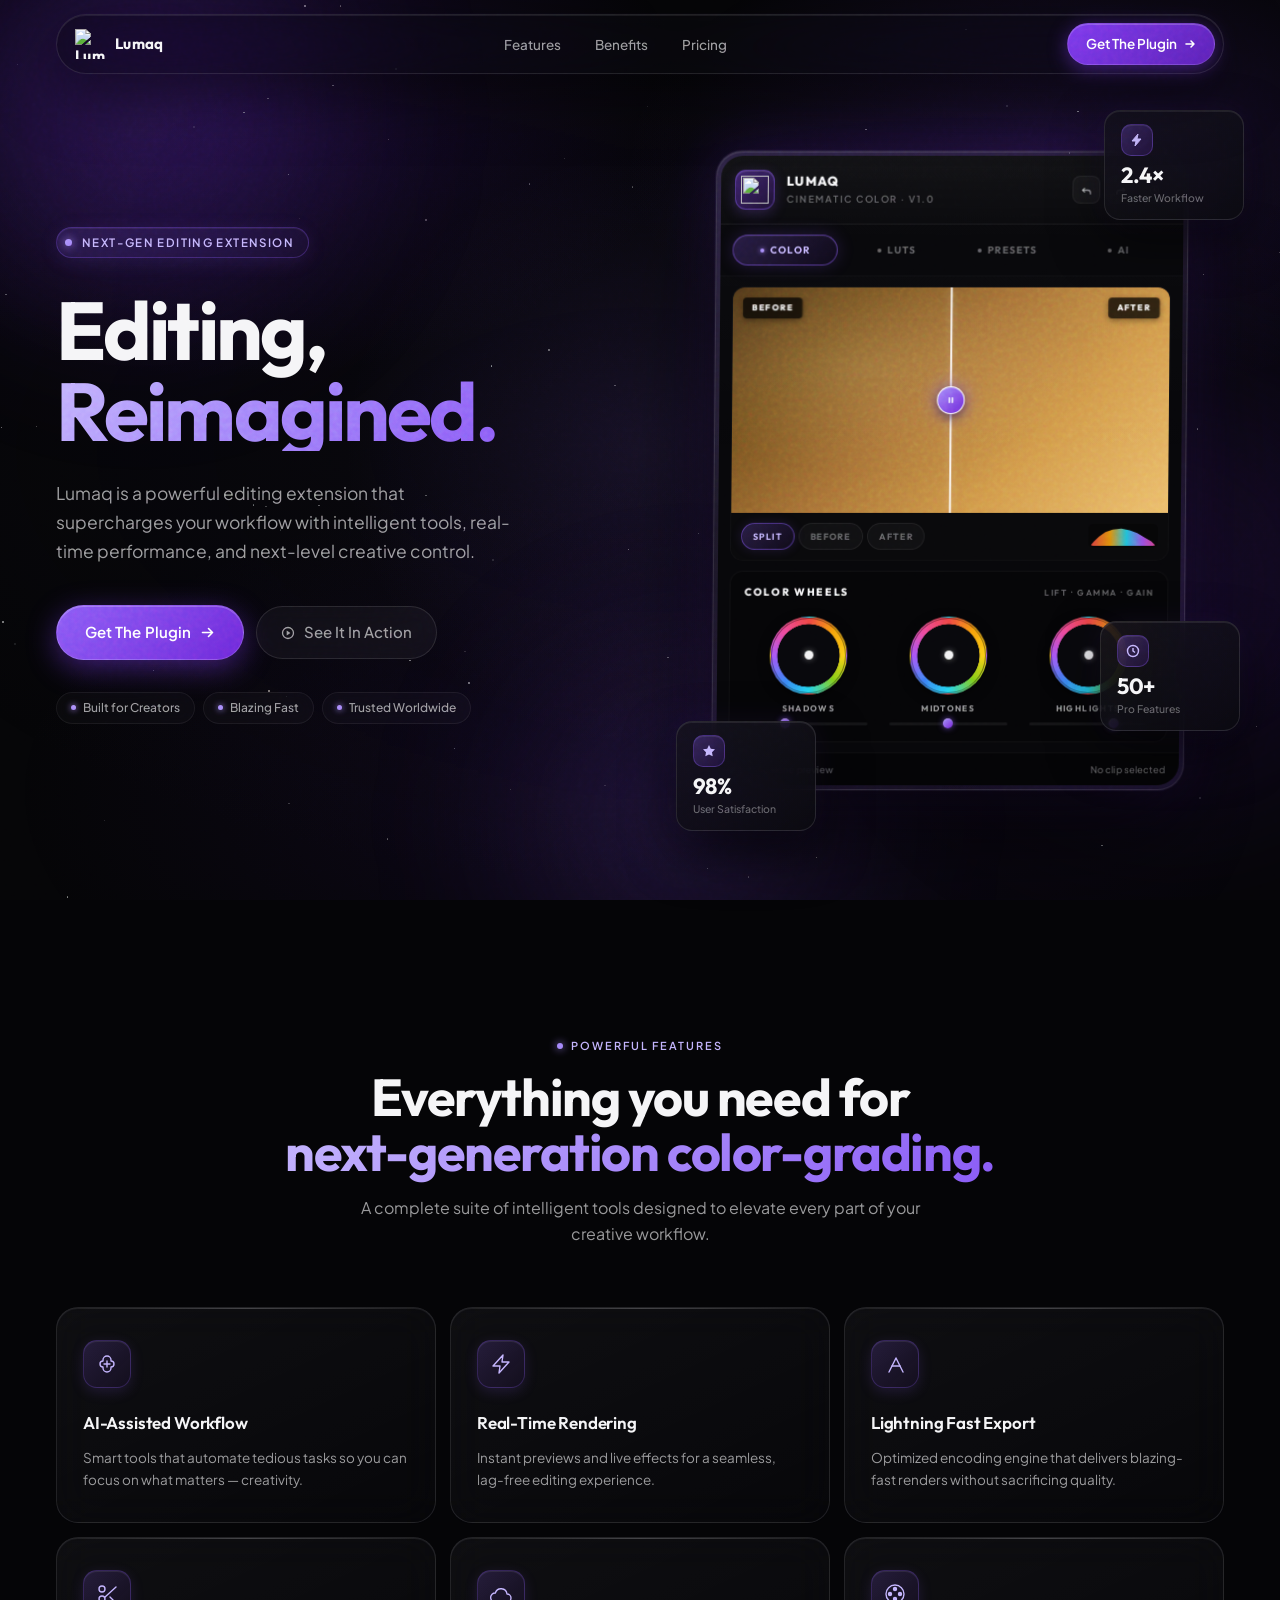
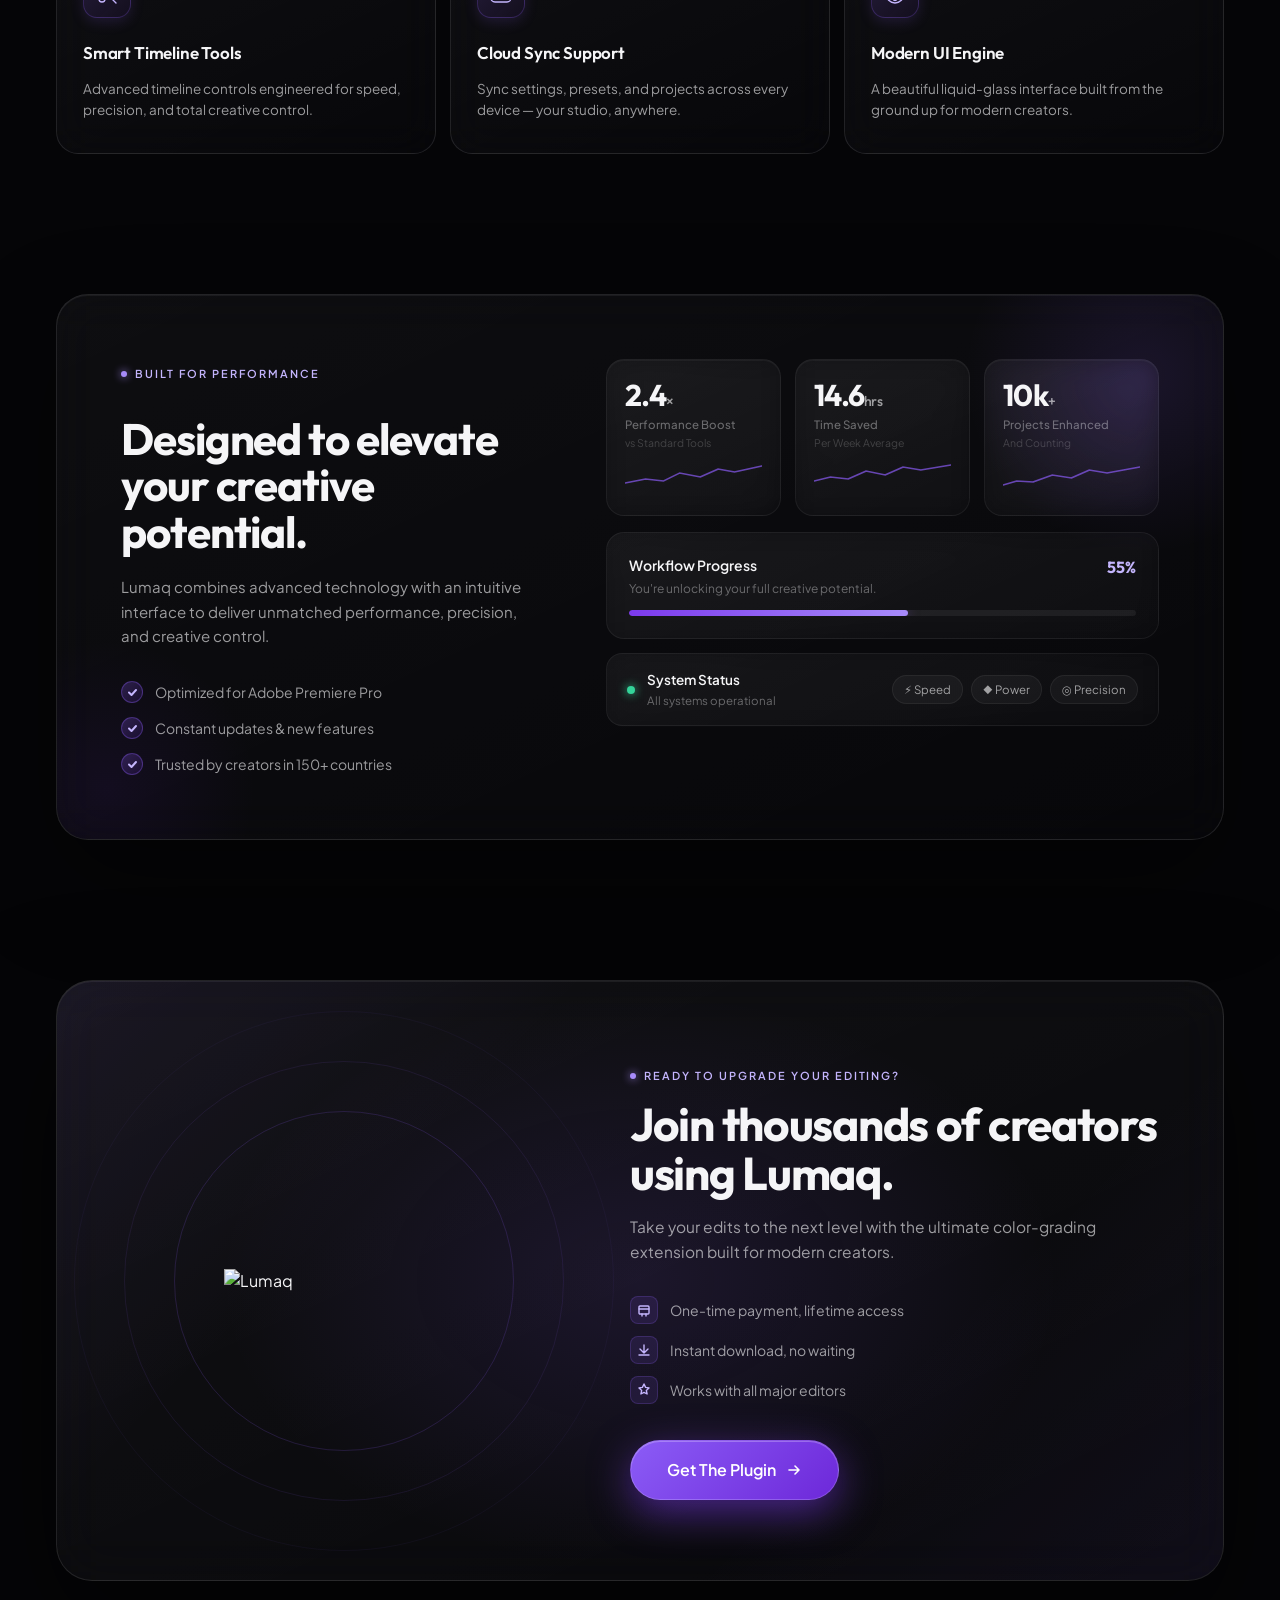
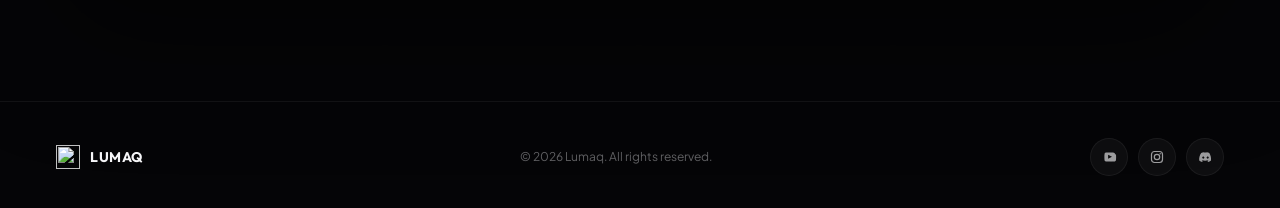
==== index.html @ 8b393f3a "commit" ====
<!DOCTYPE html>
<html lang="en">
<head>
  <meta charset="UTF-8"/>
  <meta name="viewport" content="width=device-width, initial-scale=1.0, viewport-fit=cover"/>
  <meta name="theme-color" content="#050507"/>
  <title>Lumaq — Editing, Reimagined.</title>
  <meta name="description" content="Lumaq is a next-generation Adobe Premiere Pro extension. Intelligent tools, real-time performance, cinematic control."/>

  <link rel="icon" type="image/png" href="noro-logo.png"/>
  <link rel="apple-touch-icon" href="noro-logo.png"/>

  <link rel="preconnect" href="https://fonts.googleapis.com"/>
  <link rel="preconnect" href="https://fonts.gstatic.com" crossorigin/>
  <link href="https://fonts.googleapis.com/css2?family=Plus+Jakarta+Sans:wght@300;400;500;600;700&family=Outfit:wght@300;400;500;600;700;800;900&display=swap" rel="stylesheet"/>

  <style>
    /* ============================================================
       TOKENS
    ============================================================ */
    :root {
      --void:        #050507;
      --void-deep:   #030305;
      --surface:     #0a0a0c;
      --card:        rgba(255,255,255,0.025);
      --card-2:      rgba(255,255,255,0.04);
      --card-hover:  rgba(255,255,255,0.06);

      --line:        rgba(255,255,255,0.06);
      --line-md:     rgba(255,255,255,0.10);
      --line-br:     rgba(255,255,255,0.16);

      --txt:         #f5f5f7;
      --txt-sub:     rgba(245,245,247,0.62);
      --txt-dim:     rgba(245,245,247,0.38);
      --txt-faint:   rgba(245,245,247,0.20);

      --violet-50:   #f5f3ff;
      --violet-300:  #c4b5fd;
      --violet-400:  #a78bfa;
      --violet-500:  #8b5cf6;
      --violet-600:  #7c3aed;
      --violet-700:  #6d28d9;
      --violet-800:  #5b21b6;
      --violet-glow: rgba(139,92,246,0.42);
      --violet-soft: rgba(139,92,246,0.16);
      --violet-rim:  rgba(139,92,246,0.30);

      --ff-head: 'Outfit', system-ui, sans-serif;
      --ff-body: 'Plus Jakarta Sans', system-ui, sans-serif;

      --pad-x: clamp(20px, 5vw, 56px);
      --max-w: 1280px;

      --ease-out: cubic-bezier(.22,1,.36,1);
      --ease-soft: cubic-bezier(.4,0,.2,1);
    }

    /* ============================================================
       BASE
    ============================================================ */
    *, *::before, *::after { box-sizing: border-box; margin: 0; padding: 0; }
    html { scroll-behavior: smooth; -webkit-text-size-adjust: 100%; }
    body {
      background: var(--void);
      color: var(--txt);
      font-family: var(--ff-body);
      font-weight: 400;
      line-height: 1.5;
      overflow-x: hidden;
      -webkit-font-smoothing: antialiased;
      -moz-osx-font-smoothing: grayscale;
      position: relative;
      min-height: 100vh;
    }
    img { max-width: 100%; display: block; }
    button { font: inherit; color: inherit; background: none; border: none; cursor: pointer; }
    a { color: inherit; text-decoration: none; }
    ::selection { background: rgba(139,92,246,0.35); color: #fff; }
    ::-webkit-scrollbar { width: 6px; height: 6px; }
    ::-webkit-scrollbar-track { background: #050507; }
    ::-webkit-scrollbar-thumb { background: rgba(139,92,246,0.35); border-radius: 99px; }
    ::-webkit-scrollbar-thumb:hover { background: rgba(139,92,246,0.55); }

    /* ============================================================
       AMBIENT BACKGROUND — animated orbs + mesh + grain
    ============================================================ */
    .ambient {
      position: fixed; inset: 0;
      z-index: 0;
      pointer-events: none;
      overflow: hidden;
    }
    .mesh {
      position: absolute; inset: 0;
      background:
        radial-gradient(ellipse 60% 50% at 18% 12%, rgba(91,33,182,0.20) 0%, transparent 60%),
        radial-gradient(ellipse 55% 45% at 82% 18%, rgba(124,58,237,0.18) 0%, transparent 60%),
        radial-gradient(ellipse 70% 50% at 50% 88%, rgba(91,33,182,0.10) 0%, transparent 70%),
        radial-gradient(ellipse 80% 60% at 50% 50%, rgba(10,8,18,0.6) 0%, transparent 80%);
    }
    .orb {
      position: absolute;
      border-radius: 50%;
      filter: blur(80px);
      opacity: 0.55;
      will-change: transform;
    }
    .orb-1 {
      width: 520px; height: 520px;
      top: -140px; left: -120px;
      background: radial-gradient(circle, rgba(124,58,237,0.55) 0%, rgba(124,58,237,0) 70%);
      animation: drift1 22s var(--ease-soft) infinite;
    }
    .orb-2 {
      width: 620px; height: 620px;
      top: 30%; right: -200px;
      background: radial-gradient(circle, rgba(91,33,182,0.45) 0%, rgba(91,33,182,0) 70%);
      animation: drift2 28s var(--ease-soft) infinite;
    }
    .orb-3 {
      width: 480px; height: 480px;
      bottom: -160px; left: 35%;
      background: radial-gradient(circle, rgba(139,92,246,0.35) 0%, rgba(139,92,246,0) 70%);
      animation: drift3 26s var(--ease-soft) infinite;
    }
    .cursor-glow {
      position: fixed;
      top: 0; left: 0;
      width: 600px; height: 600px;
      border-radius: 50%;
      background: radial-gradient(circle, rgba(139,92,246,0.10) 0%, rgba(139,92,246,0) 70%);
      pointer-events: none;
      z-index: 1;
      transform: translate(-50%,-50%) translate3d(var(--mx,50vw), var(--my,50vh), 0);
      transition: opacity .35s var(--ease-out);
      mix-blend-mode: screen;
      will-change: transform;
    }
    .grain {
      position: fixed; inset: 0;
      pointer-events: none;
      z-index: 9999;
      opacity: 0.4;
      mix-blend-mode: overlay;
      background-image: url("data:image/svg+xml,%3Csvg viewBox='0 0 200 200' xmlns='http://www.w3.org/2000/svg'%3E%3Cfilter id='n'%3E%3CfeTurbulence type='fractalNoise' baseFrequency='0.9' numOctaves='2' stitchTiles='stitch'/%3E%3C/filter%3E%3Crect width='100%25' height='100%25' filter='url(%23n)' opacity='0.5'/%3E%3C/svg%3E");
    }
    .stars { position: fixed; inset: 0; pointer-events: none; z-index: 1; }
    .star {
      position: absolute;
      width: 1.5px; height: 1.5px;
      background: #fff;
      border-radius: 50%;
      animation: sparkle var(--dur,5s) ease-in-out infinite;
      animation-delay: var(--del,0s);
    }

    @keyframes drift1 {
      0%,100% { transform: translate(0,0) scale(1); }
      50%     { transform: translate(80px,60px) scale(1.08); }
    }
    @keyframes drift2 {
      0%,100% { transform: translate(0,0) scale(1); }
      50%     { transform: translate(-100px,-40px) scale(1.05); }
    }
    @keyframes drift3 {
      0%,100% { transform: translate(0,0) scale(1); }
      50%     { transform: translate(60px,-80px) scale(1.1); }
    }
    @keyframes sparkle {
      0%,100% { opacity: 0; transform: scale(0.5); }
      50%     { opacity: 1; transform: scale(1); }
    }

    /* ============================================================
       LAYOUT
    ============================================================ */
    .wrap {
      width: 100%;
      max-width: var(--max-w);
      margin: 0 auto;
      padding: 0 var(--pad-x);
      position: relative;
      z-index: 2;
    }
    main, section { position: relative; z-index: 2; }
    .sep { height: 1px; background: linear-gradient(90deg, transparent, var(--line-md), transparent); margin: 0 var(--pad-x); }

    /* ============================================================
       GLASS UTILITIES
    ============================================================ */
    .glass {
      background: linear-gradient(155deg, rgba(255,255,255,0.05) 0%, rgba(255,255,255,0.015) 100%);
      backdrop-filter: blur(24px) saturate(160%);
      -webkit-backdrop-filter: blur(24px) saturate(160%);
      border: 1px solid var(--line-md);
      border-radius: 20px;
      box-shadow:
        inset 0 1px 0 rgba(255,255,255,0.08),
        0 30px 80px rgba(0,0,0,0.45);
    }
    .glass-soft {
      background: rgba(255,255,255,0.03);
      backdrop-filter: blur(18px) saturate(140%);
      -webkit-backdrop-filter: blur(18px) saturate(140%);
      border: 1px solid var(--line);
      border-radius: 16px;
    }

    /* ============================================================
       LOGO
    ============================================================ */
    .logo-img {
      display: block;
      object-fit: contain;
    }

    /* ============================================================
       REVEAL
    ============================================================ */
    .reveal {
      opacity: 0;
      transform: translateY(28px);
      transition: opacity .9s var(--ease-out), transform .9s var(--ease-out);
    }
    .reveal.on { opacity: 1; transform: translateY(0); }
    .d1 { transition-delay: .08s; }
    .d2 { transition-delay: .16s; }
    .d3 { transition-delay: .24s; }
    .d4 { transition-delay: .32s; }
    .d5 { transition-delay: .40s; }
    .d6 { transition-delay: .48s; }

    /* ============================================================
       NAVIGATION
    ============================================================ */
    .nav-wrap {
      position: fixed;
      top: 14px; left: 0; right: 0;
      z-index: 100;
      display: flex;
      justify-content: center;
      padding: 0 var(--pad-x);
      pointer-events: none;
    }
    nav.glass-nav {
      pointer-events: auto;
      width: 100%;
      max-width: 1180px;
      display: flex; align-items: center; justify-content: space-between;
      padding: 8px 8px 8px 18px;
      height: 60px;
      background: rgba(10,10,14,0.55);
      backdrop-filter: blur(28px) saturate(180%);
      -webkit-backdrop-filter: blur(28px) saturate(180%);
      border: 1px solid var(--line-md);
      border-radius: 100px;
      box-shadow:
        inset 0 1px 0 rgba(255,255,255,0.07),
        0 20px 60px rgba(0,0,0,0.5),
        0 0 0 1px rgba(139,92,246,0.02);
      transition: padding .3s var(--ease-out), background .3s var(--ease-out);
    }
    .nav-logo {
      display: flex; align-items: center; gap: 10px;
      font-family: var(--ff-head); font-weight: 700; font-size: 15px;
      letter-spacing: .02em;
      color: var(--txt);
      flex-shrink: 0;
    }
    .nav-logo img { width: 30px; height: 30px; }
    .nav-logo-text { white-space: nowrap; }

    .nav-links {
      display: flex; gap: 2px; list-style: none; align-items: center;
    }
    .nav-links a {
      position: relative;
      color: var(--txt-sub);
      font-size: 13.5px;
      font-weight: 500;
      padding: 8px 16px;
      border-radius: 100px;
      transition: color .2s var(--ease-out), background .2s var(--ease-out);
      white-space: nowrap;
    }
    .nav-links a:hover { color: var(--txt); background: rgba(255,255,255,0.05); }
    .nav-cta {
      display: inline-flex; align-items: center; gap: 7px;
      background: linear-gradient(135deg, var(--violet-600), var(--violet-800));
      color: #fff; font-weight: 600; font-size: 13.5px;
      padding: 10px 18px;
      border-radius: 100px;
      border: 1px solid rgba(255,255,255,0.12);
      box-shadow:
        inset 0 1px 0 rgba(255,255,255,0.18),
        0 4px 20px rgba(124,58,237,0.45);
      transition: transform .25s var(--ease-out), box-shadow .25s var(--ease-out), background .25s var(--ease-out);
      flex-shrink: 0;
      white-space: nowrap;
    }
    .nav-cta:hover {
      background: linear-gradient(135deg, var(--violet-500), var(--violet-700));
      transform: translateY(-1px);
      box-shadow:
        inset 0 1px 0 rgba(255,255,255,0.22),
        0 8px 28px rgba(124,58,237,0.6);
    }
    .nav-cta svg { transition: transform .25s var(--ease-out); }
    .nav-cta:hover svg { transform: translateX(2px); }

    .hamburger {
      display: none;
      width: 40px; height: 40px;
      border-radius: 50%;
      align-items: center; justify-content: center;
      background: rgba(255,255,255,0.04);
      border: 1px solid var(--line-md);
      flex-direction: column; gap: 5px;
    }
    .hamburger span {
      display: block; width: 16px; height: 1.5px;
      background: var(--txt); border-radius: 2px;
      transition: transform .3s var(--ease-out), opacity .3s var(--ease-out);
    }
    .hamburger.open span:nth-child(1) { transform: translateY(6.5px) rotate(45deg); }
    .hamburger.open span:nth-child(2) { opacity: 0; }
    .hamburger.open span:nth-child(3) { transform: translateY(-6.5px) rotate(-45deg); }

    .mobile-nav {
      position: fixed;
      top: 86px; left: 16px; right: 16px;
      z-index: 99;
      background: rgba(10,10,14,0.85);
      backdrop-filter: blur(32px) saturate(180%);
      -webkit-backdrop-filter: blur(32px) saturate(180%);
      border: 1px solid var(--line-md);
      border-radius: 22px;
      padding: 12px;
      display: none;
      flex-direction: column;
      gap: 2px;
      box-shadow: 0 30px 80px rgba(0,0,0,0.6);
      transform: translateY(-10px);
      opacity: 0;
      transition: transform .3s var(--ease-out), opacity .3s var(--ease-out);
    }
    .mobile-nav.open {
      display: flex;
      transform: translateY(0);
      opacity: 1;
    }
    .mobile-nav a {
      color: var(--txt-sub);
      font-size: 15px; font-weight: 500;
      padding: 13px 16px;
      border-radius: 12px;
      transition: background .2s, color .2s;
    }
    .mobile-nav a:hover { background: rgba(255,255,255,0.04); color: var(--txt); }
    .mobile-nav .mobile-cta {
      margin-top: 6px;
      background: linear-gradient(135deg, var(--violet-600), var(--violet-800));
      color: #fff; font-weight: 600;
      text-align: center;
      padding: 14px;
      border-radius: 14px;
      box-shadow: 0 6px 24px rgba(124,58,237,0.5);
    }
    @media (max-width: 860px) {
      .nav-links { display: none; }
      .nav-cta { display: none; }
      .hamburger { display: flex; }
    }

    /* ============================================================
       HERO
    ============================================================ */
    #hero {
      min-height: 100vh;
      padding-top: 120px;
      padding-bottom: 80px;
      display: flex; align-items: center;
      position: relative;
    }
    .hero-inner {
      width: 100%;
      display: grid;
      grid-template-columns: 1.05fr 1fr;
      gap: 60px;
      align-items: center;
    }
    @media (max-width: 980px) {
      .hero-inner { grid-template-columns: 1fr; gap: 64px; }
      #hero { padding-top: 110px; padding-bottom: 60px; }
    }

    /* Hero text */
    .hero-text { min-width: 0; }
    .hero-badge {
      display: inline-flex; align-items: center; gap: 10px;
      padding: 6px 14px 6px 8px;
      background: linear-gradient(135deg, rgba(139,92,246,0.16), rgba(139,92,246,0.06));
      border: 1px solid rgba(139,92,246,0.28);
      border-radius: 100px;
      font-size: 11.5px;
      font-weight: 600;
      letter-spacing: .12em;
      text-transform: uppercase;
      color: var(--violet-300);
      backdrop-filter: blur(10px);
      margin-bottom: 32px;
      box-shadow: inset 0 1px 0 rgba(255,255,255,0.06), 0 4px 20px rgba(139,92,246,0.12);
    }
    .badge-dot {
      width: 7px; height: 7px;
      border-radius: 50%;
      background: var(--violet-400);
      box-shadow: 0 0 10px var(--violet-400);
      animation: pulse-dot 2s ease-in-out infinite;
    }
    @keyframes pulse-dot {
      0%,100% { box-shadow: 0 0 0 0 rgba(139,92,246,0.55), 0 0 10px var(--violet-400); }
      50%     { box-shadow: 0 0 0 7px rgba(139,92,246,0), 0 0 14px var(--violet-400); }
    }
    .hero-h1 {
      font-family: var(--ff-head);
      font-weight: 700;
      font-size: clamp(44px, 6.4vw, 84px);
      line-height: 0.98;
      letter-spacing: -0.035em;
      color: var(--txt);
      margin-bottom: 28px;
    }
    .hero-h1 .accent {
      background: linear-gradient(135deg, #c4b5fd 0%, #a78bfa 40%, #8b5cf6 100%);
      -webkit-background-clip: text;
      background-clip: text;
      color: transparent;
      display: inline-block;
    }
    .hero-p {
      font-size: clamp(15px, 1.6vw, 17.5px);
      font-weight: 400;
      line-height: 1.65;
      color: var(--txt-sub);
      max-width: 460px;
      margin-bottom: 40px;
    }
    .hero-btns { display: flex; gap: 12px; flex-wrap: wrap; align-items: center; }

    .btn-primary {
      display: inline-flex; align-items: center; gap: 9px;
      background: linear-gradient(135deg, var(--violet-500) 0%, var(--violet-700) 100%);
      color: #fff;
      font-family: var(--ff-body);
      font-size: 15px; font-weight: 600;
      padding: 15px 28px;
      border-radius: 100px;
      border: 1px solid rgba(255,255,255,0.14);
      box-shadow:
        inset 0 1px 0 rgba(255,255,255,0.22),
        0 8px 30px rgba(124,58,237,0.45),
        0 0 0 0 rgba(139,92,246,0.4);
      transition: transform .3s var(--ease-out), box-shadow .3s var(--ease-out), background .3s var(--ease-out);
      letter-spacing: .005em;
      position: relative;
      overflow: hidden;
    }
    .btn-primary::before {
      content: '';
      position: absolute; inset: 0;
      background: linear-gradient(135deg, rgba(255,255,255,0.2), transparent 50%);
      opacity: 0;
      transition: opacity .3s;
    }
    .btn-primary:hover {
      background: linear-gradient(135deg, var(--violet-400) 0%, var(--violet-600) 100%);
      transform: translateY(-2px);
      box-shadow:
        inset 0 1px 0 rgba(255,255,255,0.25),
        0 14px 40px rgba(124,58,237,0.6),
        0 0 0 8px rgba(139,92,246,0.08);
    }
    .btn-primary:hover::before { opacity: 1; }
    .btn-primary svg { transition: transform .3s var(--ease-out); }
    .btn-primary:hover svg { transform: translateX(3px); }

    .btn-ghost {
      display: inline-flex; align-items: center; gap: 9px;
      background: rgba(255,255,255,0.04);
      border: 1px solid var(--line-md);
      color: var(--txt-sub);
      font-size: 15px; font-weight: 500;
      padding: 14px 24px;
      border-radius: 100px;
      backdrop-filter: blur(10px);
      transition: background .25s, color .25s, border-color .25s;
    }
    .btn-ghost:hover {
      background: rgba(255,255,255,0.07);
      color: var(--txt);
      border-color: var(--line-br);
    }

    .hero-tags {
      display: flex; gap: 8px; flex-wrap: wrap;
      margin-top: 32px;
    }
    .tag {
      display: inline-flex; align-items: center; gap: 7px;
      padding: 6px 14px;
      background: rgba(255,255,255,0.025);
      border: 1px solid var(--line);
      border-radius: 100px;
      font-size: 12px; font-weight: 500;
      color: var(--txt-sub);
      backdrop-filter: blur(8px);
    }
    .tag-dot {
      width: 5px; height: 5px;
      border-radius: 50%;
      background: var(--violet-400);
      box-shadow: 0 0 6px var(--violet-400);
    }

    /* ============================================================
       HERO VISUAL — Plugin mockup (liquid glass)
    ============================================================ */
    .hero-visual {
      position: relative;
      min-height: 0;
      perspective: 1400px;
    }
    .device-wrap {
      position: relative;
      padding: 30px 36px 40px 28px;
    }
    @media (max-width: 540px) {
      .device-wrap { padding: 0; }
    }

    .device-frame {
      position: relative;
      background: linear-gradient(155deg, rgba(255,255,255,0.07) 0%, rgba(255,255,255,0.02) 100%);
      border: 1px solid var(--line-md);
      border-radius: 26px;
      padding: 4px;
      backdrop-filter: blur(20px);
      -webkit-backdrop-filter: blur(20px);
      box-shadow:
        inset 0 1px 0 rgba(255,255,255,0.10),
        0 50px 100px rgba(0,0,0,0.7),
        0 0 60px rgba(124,58,237,0.18),
        0 0 0 1px rgba(255,255,255,0.04);
      transform: rotateY(-7deg) rotateX(4deg);
      animation: float-device 8s ease-in-out infinite;
      transform-style: preserve-3d;
      transition: transform .15s ease;
    }
    .device-frame::before {
      content: '';
      position: absolute;
      inset: -1px;
      border-radius: 26px;
      background: linear-gradient(135deg, rgba(139,92,246,0.35), transparent 35%, transparent 65%, rgba(139,92,246,0.2));
      z-index: -1;
      opacity: 0.45;
      filter: blur(1px);
    }
    @keyframes float-device {
      0%,100% { transform: rotateY(-7deg) rotateX(4deg) translateY(0); }
      50%     { transform: rotateY(-7deg) rotateX(4deg) translateY(-14px); }
    }
    @media (max-width: 640px) {
      .device-frame {
        transform: none !important;
        animation: float-soft 8s ease-in-out infinite;
      }
      @keyframes float-soft {
        0%,100% { transform: translateY(0); }
        50%     { transform: translateY(-10px); }
      }
    }
    .device-inner {
      background: #07070a;
      border-radius: 22px;
      overflow: hidden;
      position: relative;
    }
    .device-inner::after {
      content: '';
      position: absolute;
      top: 0; left: 0; right: 0; height: 50%;
      background: linear-gradient(180deg, rgba(255,255,255,0.025), transparent);
      pointer-events: none;
    }

    /* ============================================================
       LUMAQ PLUGIN MOCKUP — matches the real plugin UI
    ============================================================ */
    /* Header */
    .ne-head {
      display: flex; align-items: center; justify-content: space-between;
      gap: 10px;
      padding: 14px 16px 14px 14px;
      background: linear-gradient(180deg, rgba(255,255,255,0.028), transparent);
      border-bottom: 1px solid rgba(255,255,255,0.04);
    }
    .ne-brand { display: flex; align-items: center; gap: 12px; min-width: 0; }
    .ne-logo-box {
      width: 40px; height: 40px;
      border-radius: 11px;
      background: linear-gradient(135deg, rgba(124,58,237,0.42), rgba(91,33,182,0.22));
      border: 1px solid rgba(139,92,246,0.40);
      display: flex; align-items: center; justify-content: center;
      box-shadow: inset 0 1px 0 rgba(255,255,255,0.12), 0 4px 14px rgba(139,92,246,0.22);
      flex-shrink: 0;
    }
    .ne-logo-box img { width: 28px; height: 28px; }
    .ne-titles { min-width: 0; }
    .ne-title {
      font-family: var(--ff-head);
      font-size: 13px; font-weight: 800;
      color: var(--txt);
      letter-spacing: 0.10em;
      line-height: 1.1;
    }
    .ne-sub {
      font-size: 9.5px;
      color: var(--txt-dim);
      letter-spacing: 0.16em;
      margin-top: 3px;
      font-weight: 600;
    }
    .ne-actions { display: flex; gap: 6px; flex-shrink: 0; }
    .ne-act {
      width: 28px; height: 28px;
      border-radius: 8px;
      background: rgba(255,255,255,0.04);
      border: 1px solid var(--line);
      display: flex; align-items: center; justify-content: center;
      color: var(--txt-sub);
      transition: background .2s, color .2s, border-color .2s;
    }
    .ne-act:hover {
      background: rgba(139,92,246,0.14);
      border-color: rgba(139,92,246,0.35);
      color: var(--violet-300);
    }

    /* Tabs */
    .ne-tabs {
      display: grid;
      grid-template-columns: repeat(4, 1fr);
      gap: 6px;
      padding: 10px 12px;
      background: rgba(0,0,0,0.22);
      border-bottom: 1px solid rgba(255,255,255,0.03);
    }
    .ne-tab {
      position: relative;
      display: inline-flex; align-items: center; justify-content: center;
      gap: 6px;
      font-family: var(--ff-head);
      font-size: 10px; font-weight: 700;
      letter-spacing: 0.10em;
      color: var(--txt-dim);
      padding: 7px 4px;
      border-radius: 100px;
      border: 1px solid transparent;
      background: transparent;
      transition: all .2s;
    }
    .ne-tab .dot {
      width: 4px; height: 4px;
      border-radius: 50%;
      background: var(--txt-dim);
    }
    .ne-tab.active {
      background: linear-gradient(135deg, rgba(139,92,246,0.24), rgba(91,33,182,0.08));
      border-color: rgba(139,92,246,0.5);
      color: var(--violet-300);
      box-shadow: inset 0 1px 0 rgba(255,255,255,0.06), 0 0 18px rgba(139,92,246,0.20);
    }
    .ne-tab.active .dot {
      background: var(--violet-400);
      box-shadow: 0 0 5px var(--violet-400);
    }

    /* Card container */
    .ne-card {
      margin: 10px 12px;
      background: rgba(0,0,0,0.25);
      border: 1px solid rgba(255,255,255,0.04);
      border-radius: 13px;
      overflow: hidden;
    }

    /* Before/After preview */
    .ne-preview {
      position: relative;
      aspect-ratio: 16/8.2;
      background:
        radial-gradient(ellipse 80% 70% at 30% 35%, rgba(255,210,140,0.18) 0%, transparent 65%),
        linear-gradient(135deg, #4d3416 0%, #76521f 22%, #a87236 45%, #d29a4a 70%, #ecbe6c 100%);
      overflow: hidden;
    }
    .ne-pv-label {
      position: absolute;
      top: 10px;
      background: rgba(0,0,0,0.78);
      backdrop-filter: blur(4px);
      color: #fff;
      font-family: var(--ff-head);
      font-size: 8.5px;
      font-weight: 800;
      letter-spacing: 0.16em;
      padding: 4px 9px;
      border-radius: 4px;
      box-shadow: 0 2px 6px rgba(0,0,0,0.4);
    }
    .ne-pv-label.tl { left: 10px; }
    .ne-pv-label.tr { right: 10px; }
    .ne-split-line {
      position: absolute;
      top: 0; bottom: 0; left: 50%;
      width: 1.5px;
      background: rgba(255,255,255,0.9);
      transform: translateX(-50%);
      box-shadow: 0 0 8px rgba(255,255,255,0.3);
    }
    .ne-split-handle {
      position: absolute;
      top: 50%; left: 50%;
      transform: translate(-50%, -50%);
      width: 28px; height: 28px;
      border-radius: 50%;
      background: linear-gradient(135deg, var(--violet-400), var(--violet-700));
      border: 1.5px solid rgba(255,255,255,0.95);
      display: flex; align-items: center; justify-content: center;
      box-shadow:
        0 0 20px rgba(139,92,246,0.65),
        0 4px 10px rgba(0,0,0,0.5),
        inset 0 1px 0 rgba(255,255,255,0.25);
      animation: float-soft 4s ease-in-out infinite;
    }

    /* Preview bar — mode toggles + histogram */
    .ne-pv-bar {
      display: flex; align-items: center; justify-content: space-between;
      padding: 10px 10px;
      gap: 10px;
      background: rgba(255,255,255,0.015);
    }
    .ne-pv-modes { display: flex; gap: 4px; }
    .ne-pv-modes button {
      font-family: var(--ff-head);
      font-size: 9px; font-weight: 700;
      letter-spacing: 0.10em;
      color: var(--txt-dim);
      padding: 6px 11px;
      border-radius: 100px;
      background: rgba(255,255,255,0.03);
      border: 1px solid var(--line);
      transition: all .2s;
    }
    .ne-pv-modes button.active {
      background: linear-gradient(135deg, rgba(139,92,246,0.24), rgba(91,33,182,0.08));
      border-color: rgba(139,92,246,0.45);
      color: var(--violet-300);
      box-shadow: 0 0 12px rgba(139,92,246,0.15);
    }
    .ne-histogram {
      width: 70px;
      height: 24px;
      flex-shrink: 0;
      background: rgba(0,0,0,0.35);
      border-radius: 5px;
      padding: 2px;
    }

    /* Section header */
    .ne-sec-head {
      display: flex; align-items: center; justify-content: space-between;
      padding: 13px 14px 6px;
    }
    .ne-sec-title {
      font-family: var(--ff-head);
      font-size: 10.5px;
      font-weight: 800;
      letter-spacing: 0.16em;
      color: var(--txt);
    }
    .ne-sec-meta {
      font-family: var(--ff-head);
      font-size: 8.5px;
      font-weight: 600;
      letter-spacing: 0.18em;
      color: var(--txt-dim);
    }

    /* Color wheels */
    .ne-wheels {
      display: grid;
      grid-template-columns: repeat(3, 1fr);
      gap: 6px;
      padding: 10px 12px 16px;
    }
    .ne-wheel-col {
      display: flex; flex-direction: column; align-items: center;
      min-width: 0;
    }
    .ne-wheel {
      width: 100%;
      max-width: 78px;
      aspect-ratio: 1;
      border-radius: 50%;
      background:
        radial-gradient(circle, #08080c 58%, transparent 59%),
        conic-gradient(from 0deg,
          #ef4444 0%, #f59e0b 12%, #facc15 25%, #84cc16 37%,
          #22d3ee 50%, #3b82f6 62%, #a855f7 75%, #ec4899 87%, #ef4444 100%);
      border: 1.5px solid rgba(255,255,255,0.06);
      display: flex; align-items: center; justify-content: center;
      box-shadow:
        inset 0 0 0 1px rgba(0,0,0,0.5),
        0 4px 12px rgba(0,0,0,0.5);
      position: relative;
    }
    .ne-wheel-dot {
      width: 9px; height: 9px;
      border-radius: 50%;
      background: rgba(255,255,255,0.95);
      box-shadow: 0 0 6px rgba(255,255,255,0.4), 0 1px 2px rgba(0,0,0,0.5);
    }
    .ne-wheel-name {
      font-family: var(--ff-head);
      font-size: 8.5px;
      font-weight: 700;
      letter-spacing: 0.16em;
      color: var(--txt-sub);
      margin-top: 8px;
    }
    .ne-wheel-track {
      width: 88%;
      height: 3px;
      background: rgba(255,255,255,0.06);
      border-radius: 99px;
      margin-top: 7px;
      position: relative;
    }
    .ne-wheel-thumb {
      position: absolute;
      top: 50%;
      transform: translate(-50%, -50%);
      width: 10px; height: 10px;
      border-radius: 50%;
      background: linear-gradient(135deg, var(--violet-400), var(--violet-700));
      box-shadow: 0 0 6px rgba(139,92,246,0.65), inset 0 1px 0 rgba(255,255,255,0.25);
    }

    /* Status bar */
    .ne-statusbar {
      display: flex; align-items: center; justify-content: space-between;
      padding: 9px 14px;
      background: rgba(0,0,0,0.45);
      border-top: 1px solid rgba(255,255,255,0.04);
      font-size: 9.5px;
      color: var(--txt-dim);
      font-weight: 500;
      letter-spacing: 0.01em;
    }
    .ne-statusbar .stat-dot {
      display: inline-block;
      width: 6px; height: 6px;
      border-radius: 50%;
      background: #22d3ee;
      box-shadow: 0 0 6px #22d3ee;
      margin-right: 6px;
      vertical-align: middle;
    }

    /* Floating stat pills */
    .pill {
      position: absolute;
      background: linear-gradient(155deg, rgba(20,18,28,0.85), rgba(10,10,14,0.85));
      border: 1px solid var(--line-md);
      border-radius: 16px;
      padding: 13px 16px;
      backdrop-filter: blur(24px) saturate(180%);
      -webkit-backdrop-filter: blur(24px) saturate(180%);
      box-shadow:
        inset 0 1px 0 rgba(255,255,255,0.08),
        0 20px 50px rgba(0,0,0,0.6),
        0 0 30px rgba(139,92,246,0.08);
      z-index: 5;
      pointer-events: none;
      min-width: 140px;
    }
    .pill-ic {
      width: 32px; height: 32px; border-radius: 10px;
      background: linear-gradient(135deg, rgba(139,92,246,0.28), rgba(91,33,182,0.18));
      border: 1px solid rgba(139,92,246,0.3);
      display: flex; align-items: center; justify-content: center;
      font-size: 15px;
      margin-bottom: 8px;
      box-shadow: inset 0 1px 0 rgba(255,255,255,0.08);
    }
    .pill-num {
      font-family: var(--ff-head);
      font-size: 22px; font-weight: 700;
      color: var(--txt);
      line-height: 1;
      letter-spacing: -0.02em;
    }
    .pill-label {
      font-size: 10.5px;
      color: var(--txt-dim);
      margin-top: 4px;
      font-weight: 500;
    }
    .pill-1 { top: -10px; right: -20px; animation: floaty 6s ease-in-out infinite .3s; }
    .pill-2 { bottom: 100px; right: -16px; animation: floaty 7s ease-in-out infinite 1s; }
    .pill-3 { bottom: 0; left: -8px; animation: floaty 6.5s ease-in-out infinite .6s; }
    @keyframes floaty {
      0%,100% { transform: translateY(0); }
      50%     { transform: translateY(-10px); }
    }
    @media (max-width: 640px) {
      .pill { position: static; animation: none; min-width: 0; }
      .pills-flat {
        display: flex; gap: 10px; flex-wrap: wrap;
        margin-top: 24px; justify-content: center;
      }
      .pills-flat .pill { flex: 1 1 140px; }
    }
    @media (min-width: 641px) {
      .pills-flat { display: none; }
    }

    /* ============================================================
       SECTION HEADERS
    ============================================================ */
    .eyebrow {
      display: inline-flex; align-items: center; gap: 8px;
      font-size: 11px; font-weight: 600;
      letter-spacing: .18em; text-transform: uppercase;
      color: var(--violet-300);
      margin-bottom: 16px;
    }
    .eyebrow::before {
      content: '';
      width: 6px; height: 6px; border-radius: 50%;
      background: var(--violet-400);
      box-shadow: 0 0 8px var(--violet-400);
    }
    .h2 {
      font-family: var(--ff-head);
      font-size: clamp(30px, 4.2vw, 52px);
      font-weight: 700;
      line-height: 1.05;
      letter-spacing: -0.028em;
      color: var(--txt);
    }
    .h2 .accent {
      background: linear-gradient(135deg, #c4b5fd, #8b5cf6);
      -webkit-background-clip: text;
      background-clip: text;
      color: transparent;
    }
    .h-sub {
      margin-top: 16px;
      font-size: 16px;
      color: var(--txt-sub);
      line-height: 1.6;
      max-width: 560px;
    }
    .center { text-align: center; }
    .center .h-sub { margin-left: auto; margin-right: auto; }

    /* ============================================================
       FEATURES
    ============================================================ */
    #features { padding: 120px 0 100px; }
    .features-grid {
      display: grid;
      grid-template-columns: repeat(3, 1fr);
      gap: 14px;
      margin-top: 60px;
    }
    @media (max-width: 980px) { .features-grid { grid-template-columns: repeat(2, 1fr); } }
    @media (max-width: 540px) { .features-grid { grid-template-columns: 1fr; } }

    .feat {
      position: relative;
      padding: 32px 26px;
      background: linear-gradient(155deg, rgba(255,255,255,0.045) 0%, rgba(255,255,255,0.012) 100%);
      border: 1px solid var(--line-md);
      border-radius: 22px;
      backdrop-filter: blur(20px) saturate(160%);
      -webkit-backdrop-filter: blur(20px) saturate(160%);
      overflow: hidden;
      transition: transform .4s var(--ease-out), border-color .4s var(--ease-out), background .4s var(--ease-out);
      box-shadow: inset 0 1px 0 rgba(255,255,255,0.06);
    }
    .feat::before {
      content: '';
      position: absolute;
      top: 0; left: 0; right: 0; height: 1px;
      background: linear-gradient(90deg, transparent, rgba(255,255,255,0.18), transparent);
    }
    .feat::after {
      content: '';
      position: absolute;
      width: 200px; height: 200px;
      bottom: -100px; right: -100px;
      background: radial-gradient(circle, rgba(139,92,246,0.18) 0%, transparent 70%);
      pointer-events: none;
      opacity: 0;
      transition: opacity .4s var(--ease-out);
    }
    .feat:hover {
      transform: translateY(-4px);
      border-color: rgba(139,92,246,0.32);
      background: linear-gradient(155deg, rgba(255,255,255,0.06) 0%, rgba(139,92,246,0.04) 100%);
    }
    .feat:hover::after { opacity: 1; }
    .feat-ic {
      width: 48px; height: 48px;
      border-radius: 14px;
      background: linear-gradient(135deg, rgba(139,92,246,0.18), rgba(91,33,182,0.08));
      border: 1px solid rgba(139,92,246,0.25);
      display: flex; align-items: center; justify-content: center;
      margin-bottom: 22px;
      box-shadow: inset 0 1px 0 rgba(255,255,255,0.08), 0 4px 14px rgba(139,92,246,0.15);
      color: var(--violet-300);
    }
    .feat-title {
      font-family: var(--ff-head);
      font-size: 17px; font-weight: 600;
      color: var(--txt);
      margin-bottom: 12px;
      letter-spacing: -0.01em;
    }
    .feat-desc {
      font-size: 13.5px;
      line-height: 1.6;
      color: var(--txt-sub);
    }

    /* ============================================================
       PERFORMANCE
    ============================================================ */
    #perf { padding: 40px 0 100px; }
    .perf-card {
      position: relative;
      padding: clamp(36px, 5vw, 64px);
      background: linear-gradient(155deg, rgba(255,255,255,0.04) 0%, rgba(255,255,255,0.012) 100%);
      border: 1px solid var(--line-md);
      border-radius: 32px;
      backdrop-filter: blur(24px) saturate(180%);
      -webkit-backdrop-filter: blur(24px) saturate(180%);
      box-shadow: inset 0 1px 0 rgba(255,255,255,0.06), 0 40px 100px rgba(0,0,0,0.4);
      overflow: hidden;
    }
    .perf-card::before {
      content: '';
      position: absolute;
      top: -100px; right: -100px;
      width: 360px; height: 360px;
      border-radius: 50%;
      background: radial-gradient(circle, rgba(139,92,246,0.12) 0%, transparent 70%);
      pointer-events: none;
      animation: pulse-orb 8s ease-in-out infinite;
    }
    .perf-card::after {
      content: '';
      position: absolute;
      bottom: -100px; left: -100px;
      width: 300px; height: 300px;
      border-radius: 50%;
      background: radial-gradient(circle, rgba(91,33,182,0.10) 0%, transparent 70%);
      pointer-events: none;
      animation: pulse-orb 10s ease-in-out infinite reverse;
    }
    @keyframes pulse-orb {
      0%,100% { opacity: .4; transform: scale(1); }
      50%     { opacity: .7; transform: scale(1.1); }
    }
    .perf-grid {
      position: relative;
      z-index: 2;
      display: grid;
      grid-template-columns: 1fr 1.3fr;
      gap: 60px;
      align-items: start;
    }
    @media (max-width: 980px) { .perf-grid { grid-template-columns: 1fr; gap: 48px; } }

    .perf-h {
      font-family: var(--ff-head);
      font-size: clamp(28px, 3.8vw, 44px);
      font-weight: 700;
      line-height: 1.05;
      letter-spacing: -0.025em;
      margin: 18px 0 20px;
    }
    .perf-p {
      font-size: 15px;
      color: var(--txt-sub);
      line-height: 1.65;
      margin-bottom: 32px;
    }
    .check-list { display: flex; flex-direction: column; gap: 14px; }
    .check {
      display: flex; align-items: center; gap: 12px;
      font-size: 14px;
      color: var(--txt-sub);
    }
    .check-ic {
      width: 22px; height: 22px;
      border-radius: 50%;
      background: linear-gradient(135deg, rgba(139,92,246,0.25), rgba(91,33,182,0.15));
      border: 1px solid rgba(139,92,246,0.35);
      display: flex; align-items: center; justify-content: center;
      flex-shrink: 0;
      color: var(--violet-300);
    }

    .metrics {
      display: grid;
      grid-template-columns: repeat(3, 1fr);
      gap: 14px;
      margin-bottom: 16px;
    }
    @media (max-width: 600px) { .metrics { grid-template-columns: 1fr 1fr; } }
    @media (max-width: 420px) { .metrics { grid-template-columns: 1fr; } }
    .metric {
      background: linear-gradient(155deg, rgba(255,255,255,0.04), rgba(255,255,255,0.01));
      border: 1px solid var(--line);
      border-radius: 18px;
      padding: 20px 18px;
      backdrop-filter: blur(14px);
      box-shadow: inset 0 1px 0 rgba(255,255,255,0.04);
    }
    .metric-num {
      font-family: var(--ff-head);
      font-size: 30px; font-weight: 700;
      letter-spacing: -0.025em;
      color: var(--txt);
      line-height: 1;
      margin-bottom: 6px;
    }
    .metric-num .small { font-size: 14px; font-weight: 500; color: var(--txt-sub); }
    .metric-label { font-size: 11.5px; color: var(--txt-dim); font-weight: 500; }
    .metric-sub { font-size: 10.5px; color: var(--txt-faint); margin-top: 2px; }
    .spark { margin-top: 10px; }

    .prog-card {
      background: linear-gradient(155deg, rgba(255,255,255,0.04), rgba(255,255,255,0.01));
      border: 1px solid var(--line);
      border-radius: 18px;
      padding: 22px;
      margin-bottom: 14px;
      backdrop-filter: blur(14px);
    }
    .prog-row { display: flex; justify-content: space-between; gap: 16px; margin-bottom: 12px; }
    .prog-title { font-size: 14px; font-weight: 600; color: var(--txt); }
    .prog-sub { font-size: 12px; color: var(--txt-dim); margin-top: 4px; }
    .prog-val { font-size: 16px; font-weight: 700; color: var(--violet-300); font-family: var(--ff-head); flex-shrink: 0; }
    .prog-track {
      height: 6px;
      background: rgba(255,255,255,0.06);
      border-radius: 99px;
      overflow: hidden;
      position: relative;
    }
    .prog-fill {
      height: 100%;
      width: 0;
      background: linear-gradient(90deg, var(--violet-600), var(--violet-400));
      border-radius: 99px;
      box-shadow: 0 0 12px rgba(139,92,246,0.5);
      transition: width 1.6s var(--ease-out);
    }

    .status {
      background: linear-gradient(155deg, rgba(255,255,255,0.04), rgba(255,255,255,0.01));
      border: 1px solid var(--line);
      border-radius: 16px;
      padding: 16px 20px;
      display: flex; align-items: center; justify-content: space-between;
      gap: 16px; flex-wrap: wrap;
      backdrop-filter: blur(14px);
    }
    .status-left { display: flex; align-items: center; gap: 12px; }
    .status-dot {
      width: 8px; height: 8px;
      border-radius: 50%;
      background: #34d399;
      box-shadow: 0 0 10px #34d399;
      animation: pulse-green 2s ease-in-out infinite;
    }
    @keyframes pulse-green {
      0%,100% { box-shadow: 0 0 0 0 rgba(52,211,153,0.45), 0 0 10px #34d399; }
      50%     { box-shadow: 0 0 0 8px rgba(52,211,153,0), 0 0 12px #34d399; }
    }
    .status-title { font-size: 13.5px; font-weight: 600; color: var(--txt); }
    .status-sub { font-size: 11.5px; color: var(--txt-dim); margin-top: 2px; }
    .status-tags { display: flex; gap: 8px; flex-wrap: wrap; }
    .status-tag {
      display: inline-flex; align-items: center; gap: 5px;
      background: rgba(255,255,255,0.04);
      border: 1px solid var(--line);
      border-radius: 100px;
      padding: 5px 11px;
      font-size: 11.5px;
      color: var(--txt-sub);
    }

    /* ============================================================
       CTA
    ============================================================ */
    #cta { padding: 40px 0 120px; }
    .cta-card {
      position: relative;
      padding: clamp(48px, 7vw, 80px) clamp(28px, 5vw, 60px);
      background:
        radial-gradient(ellipse 60% 80% at 50% 50%, rgba(139,92,246,0.12) 0%, transparent 60%),
        linear-gradient(155deg, rgba(255,255,255,0.05) 0%, rgba(255,255,255,0.015) 100%);
      border: 1px solid var(--line-md);
      border-radius: 36px;
      backdrop-filter: blur(28px) saturate(180%);
      -webkit-backdrop-filter: blur(28px) saturate(180%);
      box-shadow: inset 0 1px 0 rgba(255,255,255,0.07), 0 50px 120px rgba(0,0,0,0.5);
      display: grid;
      grid-template-columns: 0.85fr 1fr;
      gap: 60px;
      align-items: center;
      overflow: hidden;
    }
    .cta-card::before {
      content: '';
      position: absolute;
      inset: 0;
      background: linear-gradient(135deg, rgba(139,92,246,0.10), transparent 30%, transparent 70%, rgba(139,92,246,0.08));
      pointer-events: none;
      opacity: 0.7;
      mix-blend-mode: screen;
    }
    @media (max-width: 860px) {
      .cta-card { grid-template-columns: 1fr; gap: 40px; }
    }

    .cta-logo-block {
      display: flex; align-items: center; justify-content: center;
      position: relative;
      padding: 20px;
    }
    .cta-logo-img {
      width: clamp(150px, 22vw, 240px);
      height: auto;
      animation: float-soft 6s ease-in-out infinite;
      position: relative;
      z-index: 2;
    }
    .cta-ring {
      position: absolute;
      top: 50%; left: 50%;
      transform: translate(-50%, -50%);
      border-radius: 50%;
      border: 1px solid rgba(139,92,246,0.18);
      animation: pulse-ring 4s ease-in-out infinite;
    }
    .cta-ring.r1 { width: clamp(220px, 32vw, 340px); height: clamp(220px, 32vw, 340px); }
    .cta-ring.r2 {
      width: clamp(290px, 42vw, 440px); height: clamp(290px, 42vw, 440px);
      border-color: rgba(139,92,246,0.10);
      animation-delay: .5s;
    }
    .cta-ring.r3 {
      width: clamp(360px, 52vw, 540px); height: clamp(360px, 52vw, 540px);
      border-color: rgba(139,92,246,0.05);
      animation-delay: 1s;
    }

    .cta-content { position: relative; z-index: 2; }
    .cta-h {
      font-family: var(--ff-head);
      font-size: clamp(28px, 3.6vw, 46px);
      font-weight: 700;
      letter-spacing: -0.028em;
      line-height: 1.05;
      margin-bottom: 18px;
    }
    .cta-sub {
      font-size: 15.5px;
      color: var(--txt-sub);
      line-height: 1.6;
      margin-bottom: 32px;
      max-width: 480px;
    }
    .cta-perks {
      display: flex; flex-direction: column; gap: 12px;
      margin-bottom: 36px;
    }
    .perk {
      display: flex; align-items: center; gap: 12px;
      font-size: 14px;
      color: var(--txt-sub);
    }
    .perk-ic {
      width: 28px; height: 28px;
      border-radius: 8px;
      background: rgba(139,92,246,0.12);
      border: 1px solid rgba(139,92,246,0.22);
      display: flex; align-items: center; justify-content: center;
      color: var(--violet-300);
      flex-shrink: 0;
    }

    .btn-cta {
      display: inline-flex; align-items: center; gap: 10px;
      background: linear-gradient(135deg, var(--violet-500), var(--violet-700));
      color: #fff;
      font-family: var(--ff-body);
      font-size: 16px; font-weight: 600;
      padding: 17px 36px;
      border-radius: 100px;
      border: 1px solid rgba(255,255,255,0.16);
      box-shadow:
        inset 0 1px 0 rgba(255,255,255,0.25),
        0 12px 40px rgba(124,58,237,0.55),
        0 0 0 0 rgba(139,92,246,0.4);
      transition: transform .3s var(--ease-out), box-shadow .3s var(--ease-out), background .3s var(--ease-out);
      position: relative;
      overflow: hidden;
    }
    .btn-cta:hover {
      background: linear-gradient(135deg, var(--violet-400), var(--violet-600));
      transform: translateY(-2px);
      box-shadow:
        inset 0 1px 0 rgba(255,255,255,0.28),
        0 18px 50px rgba(124,58,237,0.65),
        0 0 0 10px rgba(139,92,246,0.08);
    }
    .btn-cta svg { transition: transform .3s var(--ease-out); }
    .btn-cta:hover svg { transform: translateX(3px); }

    /* ============================================================
       FOOTER
    ============================================================ */
    footer {
      border-top: 1px solid var(--line);
      padding: 36px 0 32px;
      position: relative;
      z-index: 2;
    }
    .footer-inner {
      display: flex; align-items: center; justify-content: space-between;
      flex-wrap: wrap; gap: 24px;
    }
    @media (max-width: 640px) {
      .footer-inner { flex-direction: column; gap: 20px; text-align: center; }
    }
    .footer-brand { display: flex; align-items: center; gap: 10px; }
    .footer-brand img { width: 24px; height: 24px; }
    .footer-name { font-family: var(--ff-head); font-size: 14px; font-weight: 700; letter-spacing: .04em; color: var(--txt); }
    .footer-copy { font-size: 12px; color: var(--txt-dim); }
    .footer-socials { display: flex; gap: 10px; }
    .soc {
      width: 38px; height: 38px;
      border-radius: 50%;
      background: rgba(255,255,255,0.04);
      border: 1px solid var(--line);
      display: flex; align-items: center; justify-content: center;
      color: var(--txt-sub);
      transition: background .2s, color .2s, border-color .2s, transform .2s;
    }
    .soc:hover {
      background: rgba(139,92,246,0.15);
      border-color: rgba(139,92,246,0.3);
      color: var(--violet-300);
      transform: translateY(-2px);
    }

    /* ============================================================
       MOTION REDUCTION
    ============================================================ */
    @media (prefers-reduced-motion: reduce) {
      *, *::before, *::after {
        animation-duration: 0.001ms !important;
        animation-iteration-count: 1 !important;
        transition-duration: 0.001ms !important;
      }
    }
  </style>
</head>
<body>

<!-- AMBIENT BACKGROUND -->
<div class="ambient" aria-hidden="true">
  <div class="mesh"></div>
  <div class="orb orb-1"></div>
  <div class="orb orb-2"></div>
  <div class="orb orb-3"></div>
</div>
<div class="cursor-glow" aria-hidden="true"></div>
<div class="stars" id="stars" aria-hidden="true"></div>
<div class="grain" aria-hidden="true"></div>

<!-- NAVIGATION -->
<div class="nav-wrap">
  <nav class="glass-nav" id="nav">
    <a href="#" class="nav-logo">
      <img src="noro-logo.png" alt="Lumaq" class="logo-img"/>
      <span class="nav-logo-text">Lumaq</span>
    </a>

    <ul class="nav-links">
      <li><a href="#features">Features</a></li>
      <li><a href="#perf">Benefits</a></li>
      <li><a href="#cta">Pricing</a></li>
    </ul>

    <!-- PAYHIP NAV BUTTON — Replace href -->
    <a href="#payhip-link-here" class="nav-cta">
      Get The Plugin
      <svg width="12" height="12" viewBox="0 0 12 12" fill="none" aria-hidden="true">
        <path d="M2 6h8M7 3l3 3-3 3" stroke="currentColor" stroke-width="1.5" stroke-linecap="round" stroke-linejoin="round"/>
      </svg>
    </a>

    <button class="hamburger" id="hamburger" aria-label="Open menu" aria-expanded="false">
      <span></span><span></span><span></span>
    </button>
  </nav>
</div>

<!-- MOBILE DRAWER -->
<div class="mobile-nav" id="mobile-nav" role="dialog" aria-label="Mobile navigation">
  <a href="#features" onclick="closeMobile()">Features</a>
  <a href="#perf" onclick="closeMobile()">Benefits</a>
  <a href="#cta" onclick="closeMobile()">Pricing</a>
  <!-- PAYHIP MOBILE BUTTON -->
  <a href="#payhip-link-here" class="mobile-cta" onclick="closeMobile()">Get The Plugin →</a>
</div>

<!-- =================== HERO =================== -->
<section id="hero">
  <div class="wrap">
    <div class="hero-inner">

      <!-- LEFT: copy -->
      <div class="hero-text">
        <div class="hero-badge reveal">
          <span class="badge-dot"></span>
          Next-Gen Editing Extension
        </div>

        <h1 class="hero-h1 reveal d1">
          Editing,<br/>
          <span class="accent">Reimagined.</span>
        </h1>

        <p class="hero-p reveal d2">
          Lumaq is a powerful editing extension that supercharges your workflow with intelligent tools, real-time performance, and next-level creative control.
        </p>

        <div class="hero-btns reveal d3">
          <!-- PAYHIP PRIMARY BUTTON — Replace href -->
          <a href="#payhip-link-here" class="btn-primary">
            Get The Plugin
            <svg width="15" height="15" viewBox="0 0 15 15" fill="none" aria-hidden="true">
              <path d="M2.5 7.5h10M8.5 3.5l4 4-4 4" stroke="currentColor" stroke-width="1.6" stroke-linecap="round" stroke-linejoin="round"/>
            </svg>
          </a>
          <a href="#features" class="btn-ghost">
            <svg width="14" height="14" viewBox="0 0 14 14" fill="none" aria-hidden="true">
              <circle cx="7" cy="7" r="5.5" stroke="currentColor" stroke-width="1.3"/>
              <path d="M5.7 4.6v4.8L9.4 7 5.7 4.6z" fill="currentColor"/>
            </svg>
            See It In Action
          </a>
        </div>

        <div class="hero-tags reveal d4">
          <span class="tag"><span class="tag-dot"></span> Built for Creators</span>
          <span class="tag"><span class="tag-dot"></span> Blazing Fast</span>
          <span class="tag"><span class="tag-dot"></span> Trusted Worldwide</span>
        </div>
      </div>

      <!-- RIGHT: plugin mockup -->
      <div class="hero-visual reveal d2">
        <div class="device-wrap">
          <div class="device-frame" id="device">
            <div class="device-inner">

              <!-- Header: logo + title + actions -->
              <div class="ne-head">
                <div class="ne-brand">
                  <div class="ne-logo-box">
                    <img src="noro-logo.png" alt=""/>
                  </div>
                  <div class="ne-titles">
                    <div class="ne-title">LUMAQ</div>
                    <div class="ne-sub">CINEMATIC COLOR · V1.0</div>
                  </div>
                </div>
                <div class="ne-actions">
                  <button class="ne-act" aria-label="Undo">
                    <svg width="11" height="11" viewBox="0 0 12 12" fill="none" stroke="currentColor" stroke-width="1.4" stroke-linecap="round" stroke-linejoin="round"><path d="M3.5 4L1.5 6l2 2"/><path d="M1.5 6h5.5a3 3 0 0 1 3 3v1"/></svg>
                  </button>
                  <button class="ne-act" aria-label="Redo">
                    <svg width="11" height="11" viewBox="0 0 12 12" fill="none" stroke="currentColor" stroke-width="1.4" stroke-linecap="round" stroke-linejoin="round"><path d="M8.5 4l2 2-2 2"/><path d="M10.5 6H5a3 3 0 0 0-3 3v1"/></svg>
                  </button>
                  <button class="ne-act" aria-label="History">
                    <svg width="11" height="11" viewBox="0 0 12 12" fill="none" stroke="currentColor" stroke-width="1.4" stroke-linecap="round" stroke-linejoin="round"><circle cx="6" cy="6" r="4.5"/><path d="M6 3.5V6l1.8 1.1"/></svg>
                  </button>
                </div>
              </div>

              <!-- Tabs -->
              <div class="ne-tabs">
                <button class="ne-tab active"><span class="dot"></span>COLOR</button>
                <button class="ne-tab"><span class="dot"></span>LUTS</button>
                <button class="ne-tab"><span class="dot"></span>PRESETS</button>
                <button class="ne-tab"><span class="dot"></span>AI</button>
              </div>

              <!-- Before/After preview card -->
              <div class="ne-card">
                <div class="ne-preview">
                  <div class="ne-pv-label tl">BEFORE</div>
                  <div class="ne-pv-label tr">AFTER</div>
                  <div class="ne-split-line">
                    <div class="ne-split-handle">
                      <svg width="10" height="10" viewBox="0 0 10 10" fill="none" stroke="white" stroke-width="1.4" stroke-linecap="round"><path d="M3.5 2.8v4.4M6.5 2.8v4.4"/></svg>
                    </div>
                  </div>
                </div>
                <div class="ne-pv-bar">
                  <div class="ne-pv-modes">
                    <button class="active">SPLIT</button>
                    <button>BEFORE</button>
                    <button>AFTER</button>
                  </div>
                  <svg class="ne-histogram" viewBox="0 0 70 22" preserveAspectRatio="none" aria-hidden="true">
                    <defs>
                      <linearGradient id="histGrad" x1="0" x2="1" y1="0" y2="0">
                        <stop offset="0%" stop-color="#ef4444"/>
                        <stop offset="30%" stop-color="#f59e0b"/>
                        <stop offset="55%" stop-color="#22d3ee"/>
                        <stop offset="80%" stop-color="#a855f7"/>
                        <stop offset="100%" stop-color="#ec4899"/>
                      </linearGradient>
                    </defs>
                    <path d="M0,22 L4,17 L9,12 L16,7 L24,4 L33,3 L42,5 L50,8 L58,13 L65,17 L70,22 Z" fill="url(#histGrad)" opacity="0.9"/>
                  </svg>
                </div>
              </div>

              <!-- Color wheels section -->
              <div class="ne-card">
                <div class="ne-sec-head">
                  <div class="ne-sec-title">COLOR WHEELS</div>
                  <div class="ne-sec-meta">LIFT · GAMMA · GAIN</div>
                </div>
                <div class="ne-wheels">
                  <div class="ne-wheel-col">
                    <div class="ne-wheel"><div class="ne-wheel-dot"></div></div>
                    <div class="ne-wheel-name">SHADOWS</div>
                    <div class="ne-wheel-track"><div class="ne-wheel-thumb" style="left:30%;"></div></div>
                  </div>
                  <div class="ne-wheel-col">
                    <div class="ne-wheel"><div class="ne-wheel-dot"></div></div>
                    <div class="ne-wheel-name">MIDTONES</div>
                    <div class="ne-wheel-track"><div class="ne-wheel-thumb" style="left:50%;"></div></div>
                  </div>
                  <div class="ne-wheel-col">
                    <div class="ne-wheel"><div class="ne-wheel-dot"></div></div>
                    <div class="ne-wheel-name">HIGHLIGHTS</div>
                    <div class="ne-wheel-track"><div class="ne-wheel-thumb" style="left:72%;"></div></div>
                  </div>
                </div>
              </div>

              <!-- Status bar -->
              <div class="ne-statusbar">
                <span><span class="stat-dot"></span>Standalone preview</span>
                <span>No clip selected</span>
              </div>
            </div>
          </div>

          <!-- Floating stat pills (desktop / tablet) -->
          <div class="pill pill-1">
            <div class="pill-ic">
              <svg width="14" height="14" viewBox="0 0 14 14" fill="none"><path d="M8 1L2 8h4l-1 5 6-7H7l1-5z" fill="currentColor" stroke="currentColor" stroke-width="1" stroke-linejoin="round" style="color:#c4b5fd"/></svg>
            </div>
            <div class="pill-num">2.4×</div>
            <div class="pill-label">Faster Workflow</div>
          </div>
          <div class="pill pill-2">
            <div class="pill-ic">
              <svg width="14" height="14" viewBox="0 0 14 14" fill="none" stroke="#c4b5fd" stroke-width="1.4"><circle cx="7" cy="7" r="5.5"/><path d="M7 4v3l2 1.5"/></svg>
            </div>
            <div class="pill-num">50+</div>
            <div class="pill-label">Pro Features</div>
          </div>
          <div class="pill pill-3">
            <div class="pill-ic">
              <svg width="14" height="14" viewBox="0 0 14 14" fill="#c4b5fd"><path d="M7 1l1.8 3.7L13 5.3l-3 2.9.7 4.1L7 10.4l-3.7 1.9.7-4.1-3-2.9 4.2-.6L7 1z"/></svg>
            </div>
            <div class="pill-num">98%</div>
            <div class="pill-label">User Satisfaction</div>
          </div>
        </div>

        <!-- Flat pill row for mobile -->
        <div class="pills-flat">
          <div class="pill"><div class="pill-num">2.4×</div><div class="pill-label">Faster Workflow</div></div>
          <div class="pill"><div class="pill-num">50+</div><div class="pill-label">Pro Features</div></div>
          <div class="pill"><div class="pill-num">98%</div><div class="pill-label">Satisfaction</div></div>
        </div>
      </div>

    </div>
  </div>
</section>

<!-- =================== FEATURES =================== -->
<section id="features">
  <div class="wrap">
    <div class="center reveal">
      <span class="eyebrow">Powerful Features</span>
      <h2 class="h2">Everything you need for<br/><span class="accent">next-generation color-grading.</span></h2>
      <p class="h-sub">A complete suite of intelligent tools designed to elevate every part of your creative workflow.</p>
    </div>

    <div class="features-grid">
      <div class="feat reveal d1">
        <div class="feat-ic">
          <svg width="22" height="22" viewBox="0 0 22 22" fill="none" stroke="currentColor" stroke-width="1.4" stroke-linecap="round" stroke-linejoin="round"><path d="M11 3a4 4 0 0 1 4 4v1a3 3 0 0 1 0 6v1a4 4 0 0 1-8 0v-1a3 3 0 0 1 0-6V7a4 4 0 0 1 4-4z"/><path d="M11 8v6M8 11h6"/></svg>
        </div>
        <div class="feat-title">AI-Assisted Workflow</div>
        <p class="feat-desc">Smart tools that automate tedious tasks so you can focus on what matters — creativity.</p>
      </div>

      <div class="feat reveal d2">
        <div class="feat-ic">
          <svg width="22" height="22" viewBox="0 0 22 22" fill="none" stroke="currentColor" stroke-width="1.4" stroke-linecap="round" stroke-linejoin="round"><path d="M13 2L3 13h7l-1 7 10-11h-7l1-7z"/></svg>
        </div>
        <div class="feat-title">Real-Time Rendering</div>
        <p class="feat-desc">Instant previews and live effects for a seamless, lag-free editing experience.</p>
      </div>

      <div class="feat reveal d3">
        <div class="feat-ic">
          <svg width="22" height="22" viewBox="0 0 22 22" fill="none" stroke="currentColor" stroke-width="1.4" stroke-linecap="round" stroke-linejoin="round"><path d="M5 19l7-14 7 14"/><path d="M8 13h8"/></svg>
        </div>
        <div class="feat-title">Lightning Fast Export</div>
        <p class="feat-desc">Optimized encoding engine that delivers blazing-fast renders without sacrificing quality.</p>
      </div>

      <div class="feat reveal d4">
        <div class="feat-ic">
          <svg width="22" height="22" viewBox="0 0 22 22" fill="none" stroke="currentColor" stroke-width="1.4" stroke-linecap="round" stroke-linejoin="round"><circle cx="6" cy="6" r="3"/><circle cx="6" cy="16" r="3"/><path d="M20 4L8.5 14.5M14 14l6 6"/></svg>
        </div>
        <div class="feat-title">Smart Timeline Tools</div>
        <p class="feat-desc">Advanced timeline controls engineered for speed, precision, and total creative control.</p>
      </div>

      <div class="feat reveal d5">
        <div class="feat-ic">
          <svg width="22" height="22" viewBox="0 0 22 22" fill="none" stroke="currentColor" stroke-width="1.4" stroke-linecap="round" stroke-linejoin="round"><path d="M17 19a4 4 0 0 0 0-8 6 6 0 0 0-11.7-1A4 4 0 0 0 5 19h12z"/></svg>
        </div>
        <div class="feat-title">Cloud Sync Support</div>
        <p class="feat-desc">Sync settings, presets, and projects across every device — your studio, anywhere.</p>
      </div>

      <div class="feat reveal d6">
        <div class="feat-ic">
          <svg width="22" height="22" viewBox="0 0 22 22" fill="none" stroke="currentColor" stroke-width="1.4" stroke-linecap="round" stroke-linejoin="round"><circle cx="11" cy="11" r="9"/><circle cx="11" cy="6" r="1.5" fill="currentColor"/><circle cx="6" cy="11" r="1.5" fill="currentColor"/><circle cx="16" cy="11" r="1.5" fill="currentColor"/><circle cx="11" cy="16" r="1.5" fill="currentColor"/></svg>
        </div>
        <div class="feat-title">Modern UI Engine</div>
        <p class="feat-desc">A beautiful liquid-glass interface built from the ground up for modern creators.</p>
      </div>
    </div>
  </div>
</section>

<!-- =================== PERFORMANCE =================== -->
<section id="perf">
  <div class="wrap">
    <div class="perf-card reveal">
      <div class="perf-grid">

        <!-- Left -->
        <div>
          <span class="eyebrow">Built for Performance</span>
          <h2 class="perf-h">Designed to elevate your <span class="accent">creative potential.</span></h2>
          <p class="perf-p">Lumaq combines advanced technology with an intuitive interface to deliver unmatched performance, precision, and creative control.</p>

          <div class="check-list">
            <div class="check">
              <div class="check-ic">
                <svg width="11" height="11" viewBox="0 0 11 11" fill="none" stroke="currentColor" stroke-width="2" stroke-linecap="round" stroke-linejoin="round"><polyline points="2,5.5 4.5,8 9,3"/></svg>
              </div>
              Optimized for Adobe Premiere Pro
            </div>
            <div class="check">
              <div class="check-ic">
                <svg width="11" height="11" viewBox="0 0 11 11" fill="none" stroke="currentColor" stroke-width="2" stroke-linecap="round" stroke-linejoin="round"><polyline points="2,5.5 4.5,8 9,3"/></svg>
              </div>
              Constant updates &amp; new features
            </div>
            <div class="check">
              <div class="check-ic">
                <svg width="11" height="11" viewBox="0 0 11 11" fill="none" stroke="currentColor" stroke-width="2" stroke-linecap="round" stroke-linejoin="round"><polyline points="2,5.5 4.5,8 9,3"/></svg>
              </div>
              Trusted by creators in 150+ countries
            </div>
          </div>
        </div>

        <!-- Right -->
        <div>
          <div class="metrics">
            <div class="metric">
              <div class="metric-num">2.4<span class="small">×</span></div>
              <div class="metric-label">Performance Boost</div>
              <div class="metric-sub">vs Standard Tools</div>
              <svg class="spark" width="100%" height="28" viewBox="0 0 100 28" preserveAspectRatio="none" aria-hidden="true">
                <polyline points="0,22 15,18 28,20 40,12 55,16 68,8 80,11 100,5" fill="none" stroke="rgba(139,92,246,0.7)" stroke-width="1.5" stroke-linecap="round"/>
              </svg>
            </div>
            <div class="metric">
              <div class="metric-num">14.6<span class="small">hrs</span></div>
              <div class="metric-label">Time Saved</div>
              <div class="metric-sub">Per Week Average</div>
              <svg class="spark" width="100%" height="28" viewBox="0 0 100 28" preserveAspectRatio="none" aria-hidden="true">
                <polyline points="0,20 12,16 25,18 38,10 52,14 65,6 78,9 100,4" fill="none" stroke="rgba(139,92,246,0.7)" stroke-width="1.5" stroke-linecap="round"/>
              </svg>
            </div>
            <div class="metric">
              <div class="metric-num">10k<span class="small">+</span></div>
              <div class="metric-label">Projects Enhanced</div>
              <div class="metric-sub">And Counting</div>
              <svg class="spark" width="100%" height="28" viewBox="0 0 100 28" preserveAspectRatio="none" aria-hidden="true">
                <polyline points="0,24 10,20 22,21 36,14 50,17 63,9 76,12 100,6" fill="none" stroke="rgba(139,92,246,0.7)" stroke-width="1.5" stroke-linecap="round"/>
              </svg>
            </div>
          </div>

          <div class="prog-card" id="prog-card">
            <div class="prog-row">
              <div>
                <div class="prog-title">Workflow Progress</div>
                <div class="prog-sub">You're unlocking your full creative potential.</div>
              </div>
              <div class="prog-val">55%</div>
            </div>
            <div class="prog-track"><div class="prog-fill" data-w="55%"></div></div>
          </div>

          <div class="status">
            <div class="status-left">
              <div class="status-dot"></div>
              <div>
                <div class="status-title">System Status</div>
                <div class="status-sub">All systems operational</div>
              </div>
            </div>
            <div class="status-tags">
              <div class="status-tag">⚡ Speed</div>
              <div class="status-tag">◆ Power</div>
              <div class="status-tag">◎ Precision</div>
            </div>
          </div>
        </div>

      </div>
    </div>
  </div>
</section>

<!-- =================== CTA =================== -->
<section id="cta">
  <div class="wrap">
    <div class="cta-card reveal">

      <div class="cta-logo-block">
        <div class="cta-ring r3"></div>
        <div class="cta-ring r2"></div>
        <div class="cta-ring r1"></div>
        <img src="noro-logo.png" alt="Lumaq" class="cta-logo-img"/>
      </div>

      <div class="cta-content">
        <span class="eyebrow">Ready to upgrade your editing?</span>
        <h2 class="cta-h">Join thousands of creators<br/>using <span class="accent">Lumaq.</span></h2>
        <p class="cta-sub">Take your edits to the next level with the ultimate color-grading extension built for modern creators.</p>

        <div class="cta-perks">
          <div class="perk">
            <div class="perk-ic"><svg width="14" height="14" viewBox="0 0 14 14" fill="none" stroke="currentColor" stroke-width="1.4" stroke-linecap="round" stroke-linejoin="round"><rect x="2" y="3" width="10" height="8" rx="1"/><path d="M5 11v2M9 11v2M2 6h10"/></svg></div>
            One-time payment, lifetime access
          </div>
          <div class="perk">
            <div class="perk-ic"><svg width="14" height="14" viewBox="0 0 14 14" fill="none" stroke="currentColor" stroke-width="1.4" stroke-linecap="round" stroke-linejoin="round"><path d="M7 2v8M3 6l4 4 4-4M2 12h10"/></svg></div>
            Instant download, no waiting
          </div>
          <div class="perk">
            <div class="perk-ic"><svg width="14" height="14" viewBox="0 0 14 14" fill="none" stroke="currentColor" stroke-width="1.4" stroke-linecap="round" stroke-linejoin="round"><path d="M7 1l1.6 3.4L12 5l-2.7 2.4.8 3.6L7 9.4l-3.1 1.6.8-3.6L2 5l3.4-.6L7 1z"/></svg></div>
            Works with all major editors
          </div>
        </div>

        <!-- PAYHIP PURCHASE BUTTON -->
        <a href="#payhip-link-here" class="btn-cta">
          Get The Plugin
          <svg width="16" height="16" viewBox="0 0 16 16" fill="none" aria-hidden="true">
            <path d="M3 8h10M9 4l4 4-4 4" stroke="currentColor" stroke-width="1.6" stroke-linecap="round" stroke-linejoin="round"/>
          </svg>
        </a>
      </div>
    </div>
  </div>
</section>

<!-- =================== FOOTER =================== -->
<footer>
  <div class="wrap">
    <div class="footer-inner">
      <div class="footer-brand">
        <img src="noro-logo.png" alt="" class="logo-img"/>
        <span class="footer-name">LUMAQ</span>
      </div>
      <span class="footer-copy">© 2026 Lumaq. All rights reserved.</span>
      <div class="footer-socials">
        <a href="https://www.youtube.com/@NexaMotionElite" target="_blank" rel="noopener" class="soc" aria-label="YouTube">
          <svg width="15" height="15" viewBox="0 0 15 15" fill="currentColor"><path d="M13 4.4s-.1-.9-.5-1.3c-.5-.5-1.1-.5-1.4-.6C9.1 2.4 7.5 2.4 7.5 2.4S5.9 2.4 4.4 2.5c-.3 0-.9.1-1.4.6-.4.4-.5 1.3-.5 1.3S2.4 5.5 2.4 6.6v1c0 1.1.1 2.2.1 2.2s.1.9.5 1.3c.5.5 1.2.5 1.5.5 1.1.1 4.5.1 4.5.1s1.6 0 3.1-.1c.3 0 .9-.1 1.4-.6.4-.4.5-1.3.5-1.3s.1-1.1.1-2.2v-1c0-1.1-.1-2.2-.1-2.2zM6.1 8.7V4.7l3.9 2L6.1 8.7z"/></svg>
        </a>
        <a href="https://www.instagram.com/zhs.films/" target="_blank" rel="noopener" class="soc" aria-label="Instagram">
          <svg width="14" height="14" viewBox="0 0 14 14" fill="none" stroke="currentColor" stroke-width="1.2"><rect x="1.5" y="1.5" width="11" height="11" rx="3"/><circle cx="7" cy="7" r="2.7"/><circle cx="10.2" cy="3.8" r=".7" fill="currentColor" stroke="none"/></svg>
        </a>
        <a href="DISCORD-coming-soon" target="_blank" rel="noopener" class="soc" aria-label="Discord">
          <svg width="15" height="15" viewBox="0 0 15 15" fill="currentColor"><path d="M11.3 3c-.8-.4-1.7-.6-2.6-.7l-.1.3c-.9-.1-1.8-.1-2.7 0L5.8 2.3c-.9.1-1.8.3-2.6.7-1.7 2.5-2.2 5-2 7.4 1 .8 2 1.3 3 1.5.2-.3.5-.7.6-1.1-.4-.1-.7-.3-1-.5l.2-.2c2 1 4.2 1 6.2 0l.2.2c-.3.2-.7.4-1 .5.2.4.4.8.6 1.1 1-.2 2-.7 3-1.5.3-2.8-.4-5.3-1.7-7.4zM5.3 8.8c-.6 0-1.1-.6-1.1-1.2s.5-1.2 1.1-1.2 1.1.6 1.1 1.2c0 .7-.5 1.2-1.1 1.2zm4.4 0c-.6 0-1.1-.6-1.1-1.2s.5-1.2 1.1-1.2 1.1.6 1.1 1.2c0 .7-.5 1.2-1.1 1.2z"/></svg>
        </a>
      </div>
    </div>
  </div>
</footer>

<script>
  // ── Star field ───────────────────────────────────────────────
  (function buildStars(){
    const el = document.getElementById('stars');
    if (!el) return;
    const count = window.innerWidth < 768 ? 50 : 90;
    const frag = document.createDocumentFragment();
    for (let i = 0; i < count; i++) {
      const s = document.createElement('div');
      s.className = 'star';
      s.style.cssText = `left:${(Math.random()*100).toFixed(2)}%;top:${(Math.random()*100).toFixed(2)}%;opacity:${(Math.random()*.45+.1).toFixed(2)};--dur:${(Math.random()*4+3).toFixed(1)}s;--del:${(Math.random()*5).toFixed(1)}s;`;
      frag.appendChild(s);
    }
    el.appendChild(frag);
  })();

  // ── Cursor glow follower ─────────────────────────────────────
  (function cursorGlow(){
    if (!window.matchMedia('(hover: hover)').matches) return;
    const glow = document.querySelector('.cursor-glow');
    let tx = window.innerWidth/2, ty = window.innerHeight/2;
    let cx = tx, cy = ty;
    let raf;
    window.addEventListener('pointermove', (e) => {
      tx = e.clientX; ty = e.clientY;
      if (!raf) raf = requestAnimationFrame(loop);
    });
    function loop(){
      cx += (tx - cx) * 0.12;
      cy += (ty - cy) * 0.12;
      glow.style.setProperty('--mx', cx + 'px');
      glow.style.setProperty('--my', cy + 'px');
      if (Math.abs(tx - cx) > 0.5 || Math.abs(ty - cy) > 0.5) {
        raf = requestAnimationFrame(loop);
      } else {
        raf = null;
      }
    }
  })();

  // ── Reveal observer ──────────────────────────────────────────
  const revObs = new IntersectionObserver((entries) => {
    entries.forEach(e => { if (e.isIntersecting) { e.target.classList.add('on'); revObs.unobserve(e.target); } });
  }, { threshold: 0.12, rootMargin: '0px 0px -40px 0px' });
  document.querySelectorAll('.reveal').forEach(el => revObs.observe(el));

  // Trigger hero reveals immediately on load
  window.addEventListener('load', () => {
    setTimeout(() => {
      document.querySelectorAll('#hero .reveal').forEach((el, i) => {
        setTimeout(() => el.classList.add('on'), i * 90);
      });
    }, 120);
  });

  // ── Progress fill ────────────────────────────────────────────
  const progObs = new IntersectionObserver((entries) => {
    entries.forEach(e => {
      if (e.isIntersecting) {
        e.target.querySelectorAll('.prog-fill').forEach(f => {
          const w = f.getAttribute('data-w');
          setTimeout(() => f.style.width = w, 320);
        });
        progObs.unobserve(e.target);
      }
    });
  }, { threshold: 0.3 });
  const pc = document.getElementById('prog-card');
  if (pc) progObs.observe(pc);

  // ── 3D device tilt (desktop) ─────────────────────────────────
  const device = document.getElementById('device');
  if (device && window.matchMedia('(min-width: 641px) and (hover: hover)').matches) {
    let raf;
    device.addEventListener('mousemove', e => {
      if (raf) cancelAnimationFrame(raf);
      raf = requestAnimationFrame(() => {
        const r = device.getBoundingClientRect();
        const x = (e.clientX - r.left) / r.width - 0.5;
        const y = (e.clientY - r.top) / r.height - 0.5;
        device.style.transform = `rotateY(${x*12 - 7}deg) rotateX(${-y*8 + 4}deg) translateY(0)`;
        device.style.animation = 'none';
      });
    });
    device.addEventListener('mouseleave', () => {
      device.style.transform = '';
      device.style.animation = '';
    });
  }

  // ── Feature card 3D tilt ─────────────────────────────────────
  if (window.matchMedia('(hover: hover)').matches) {
    document.querySelectorAll('.feat').forEach(card => {
      card.addEventListener('mousemove', e => {
        const r = card.getBoundingClientRect();
        const x = (e.clientX - r.left) / r.width - 0.5;
        const y = (e.clientY - r.top) / r.height - 0.5;
        card.style.transform = `perspective(900px) rotateY(${x*5}deg) rotateX(${-y*5}deg) translateY(-4px)`;
      });
      card.addEventListener('mouseleave', () => {
        card.style.transform = '';
      });
    });
  }

  // ── Mobile menu ──────────────────────────────────────────────
  const hb = document.getElementById('hamburger');
  const mn = document.getElementById('mobile-nav');
  hb.addEventListener('click', () => {
    const open = hb.classList.toggle('open');
    mn.classList.toggle('open', open);
    hb.setAttribute('aria-expanded', String(open));
  });
  function closeMobile() {
    hb.classList.remove('open');
    mn.classList.remove('open');
    hb.setAttribute('aria-expanded', 'false');
  }
  window.closeMobile = closeMobile;

  // ── Smooth scroll ────────────────────────────────────────────
  document.querySelectorAll('a[href^="#"]').forEach(a => {
    a.addEventListener('click', e => {
      const href = a.getAttribute('href');
      if (href === '#payhip-link-here' || href === '#') return;
      const t = document.querySelector(href);
      if (t) { e.preventDefault(); t.scrollIntoView({ behavior: 'smooth', block: 'start' }); }
    });
  });

  // ── Nav compaction on scroll ─────────────────────────────────
  const nav = document.getElementById('nav');
  let lastY = 0;
  window.addEventListener('scroll', () => {
    const y = window.scrollY;
    if (y > 30 && lastY <= 30) {
      nav.style.background = 'rgba(8,8,12,0.75)';
      nav.style.boxShadow = 'inset 0 1px 0 rgba(255,255,255,0.07), 0 24px 70px rgba(0,0,0,0.65)';
    } else if (y <= 30 && lastY > 30) {
      nav.style.background = '';
      nav.style.boxShadow = '';
    }
    lastY = y;
  }, { passive: true });
</script>
</body>
</html>
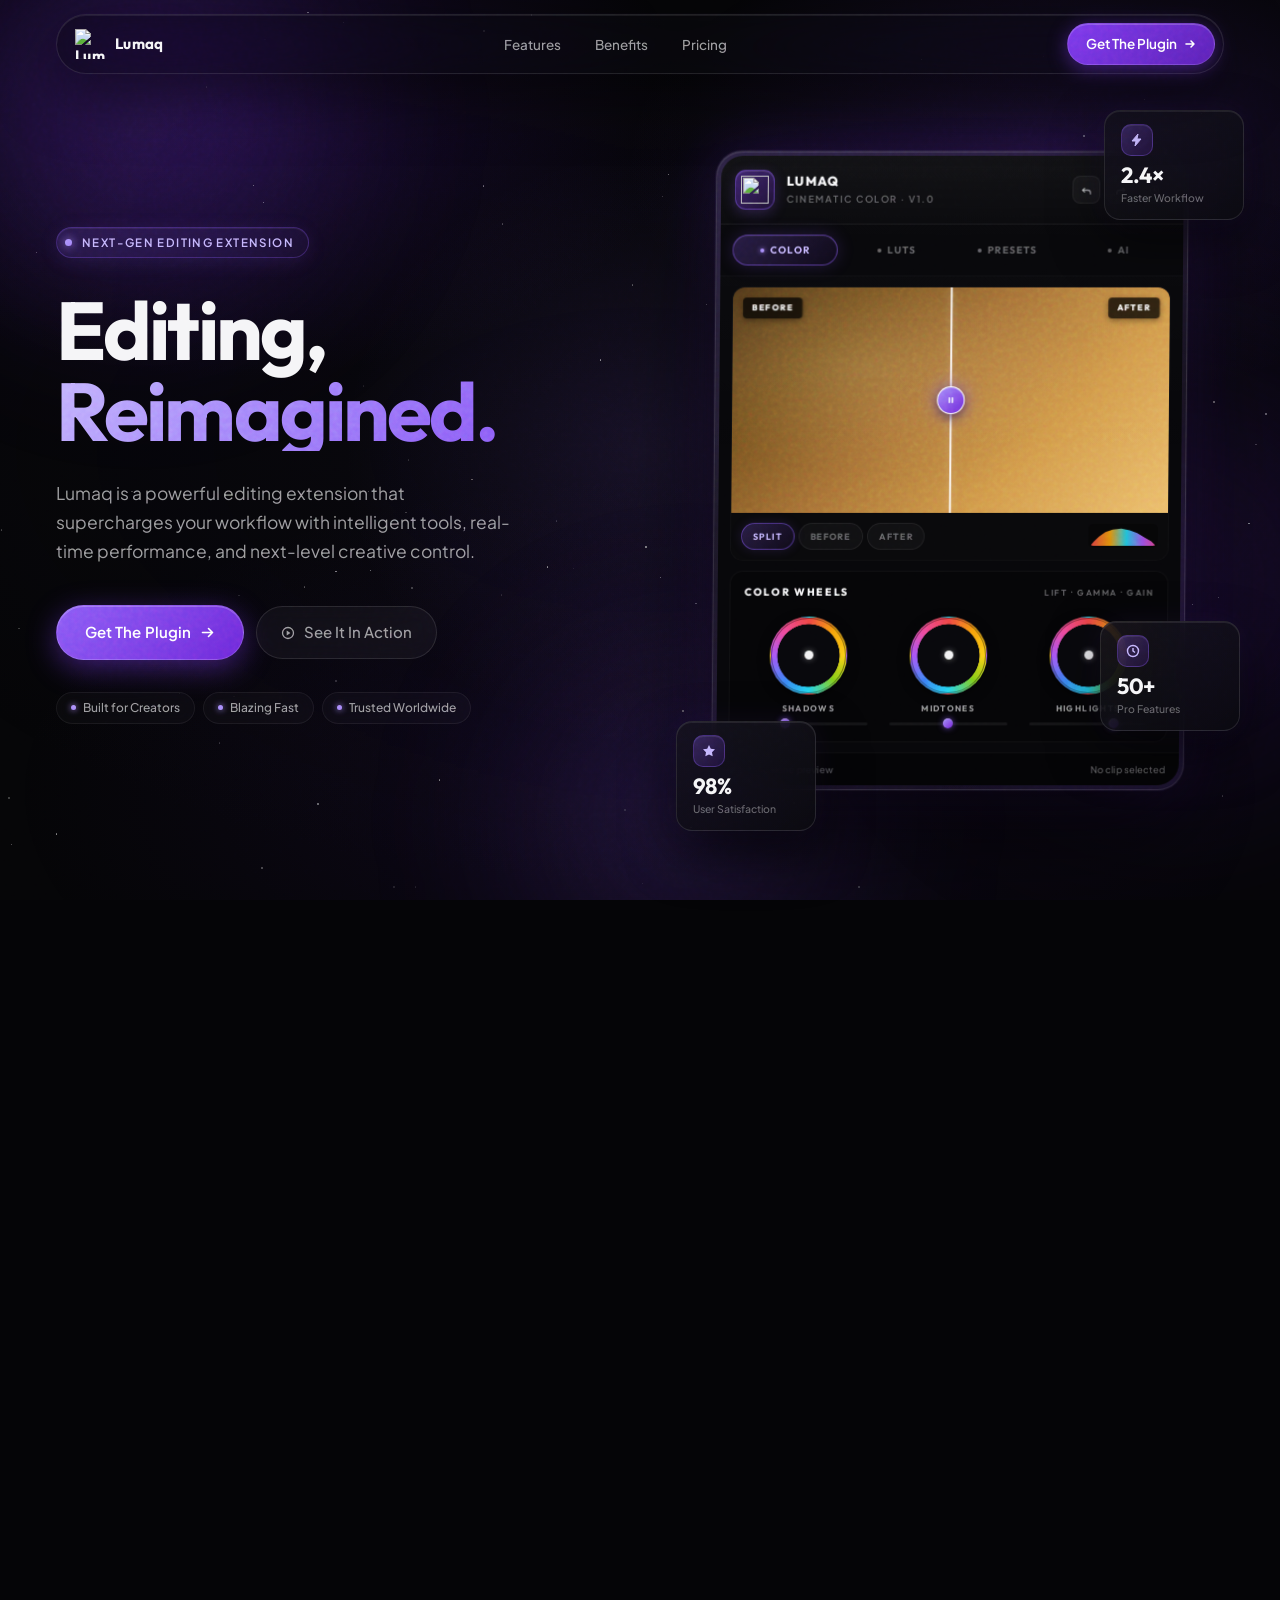
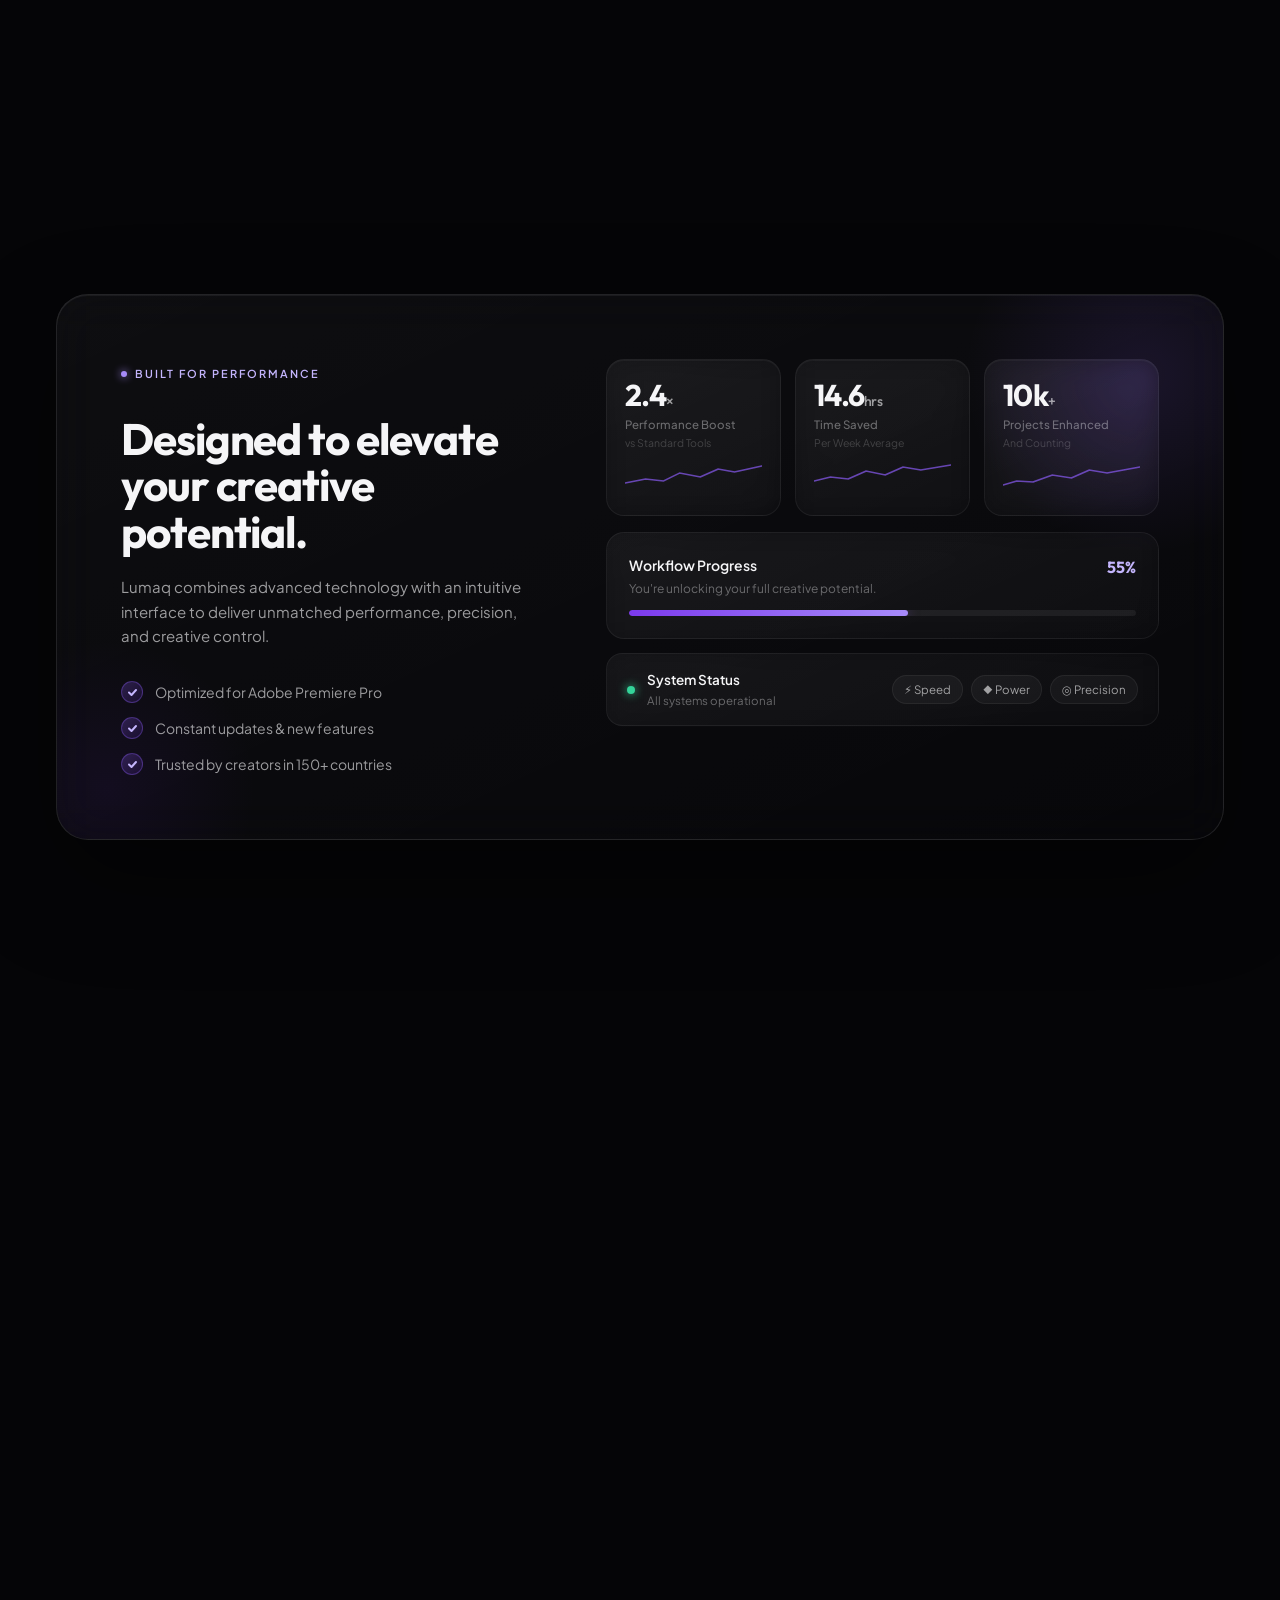
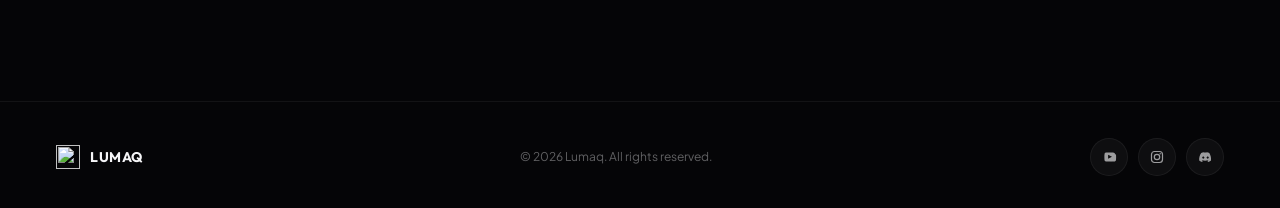
==== commit caa79e56: "commit" ====
--- a/index.html
+++ b/index.html
@@ -4,7 +4,7 @@
   <meta charset="UTF-8"/>
   <meta name="viewport" content="width=device-width, initial-scale=1.0, viewport-fit=cover"/>
   <meta name="theme-color" content="#050507"/>
-  <title>Lumaq — Editing, Reimagined.</title>
+  <title>LUMAQ — Editing, Reimagined.</title>
   <meta name="description" content="Lumaq is a next-generation Adobe Premiere Pro extension. Intelligent tools, real-time performance, cinematic control."/>
 
   <link rel="icon" type="image/png" href="noro-logo.png"/>
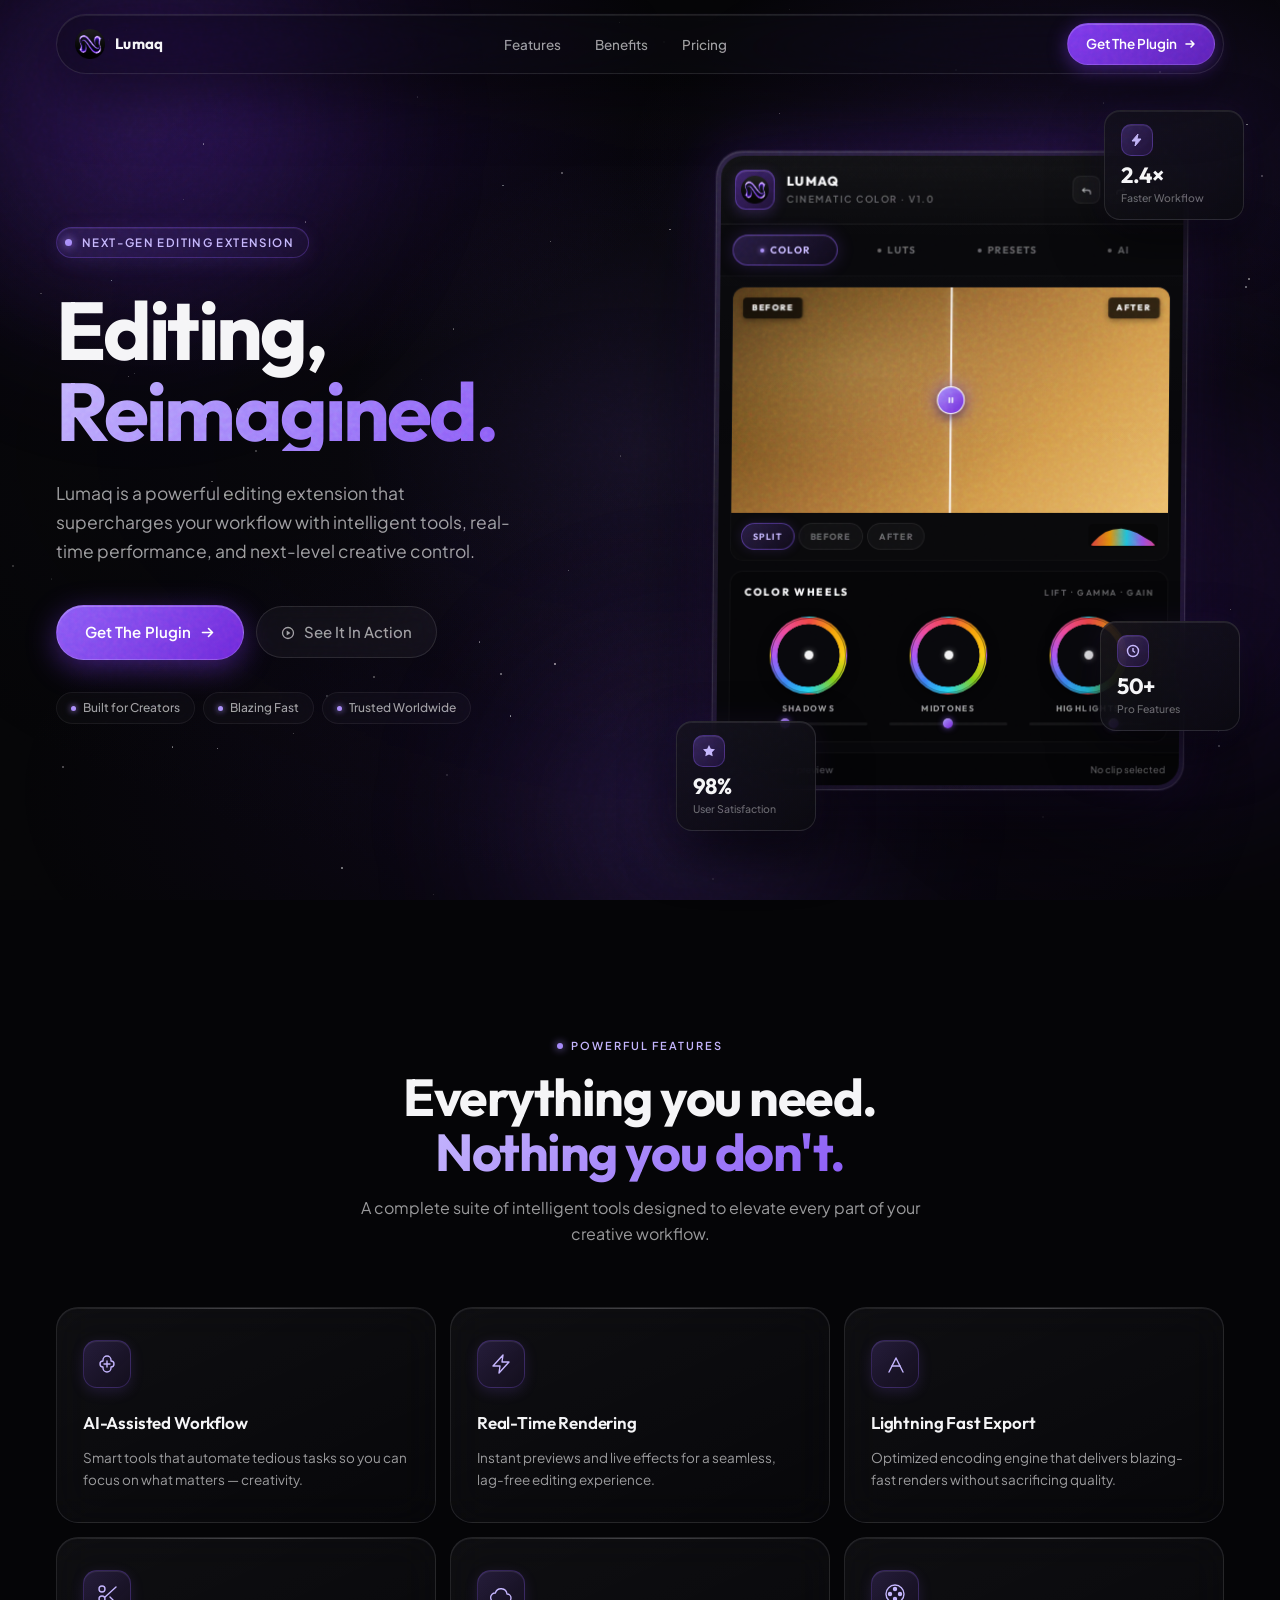
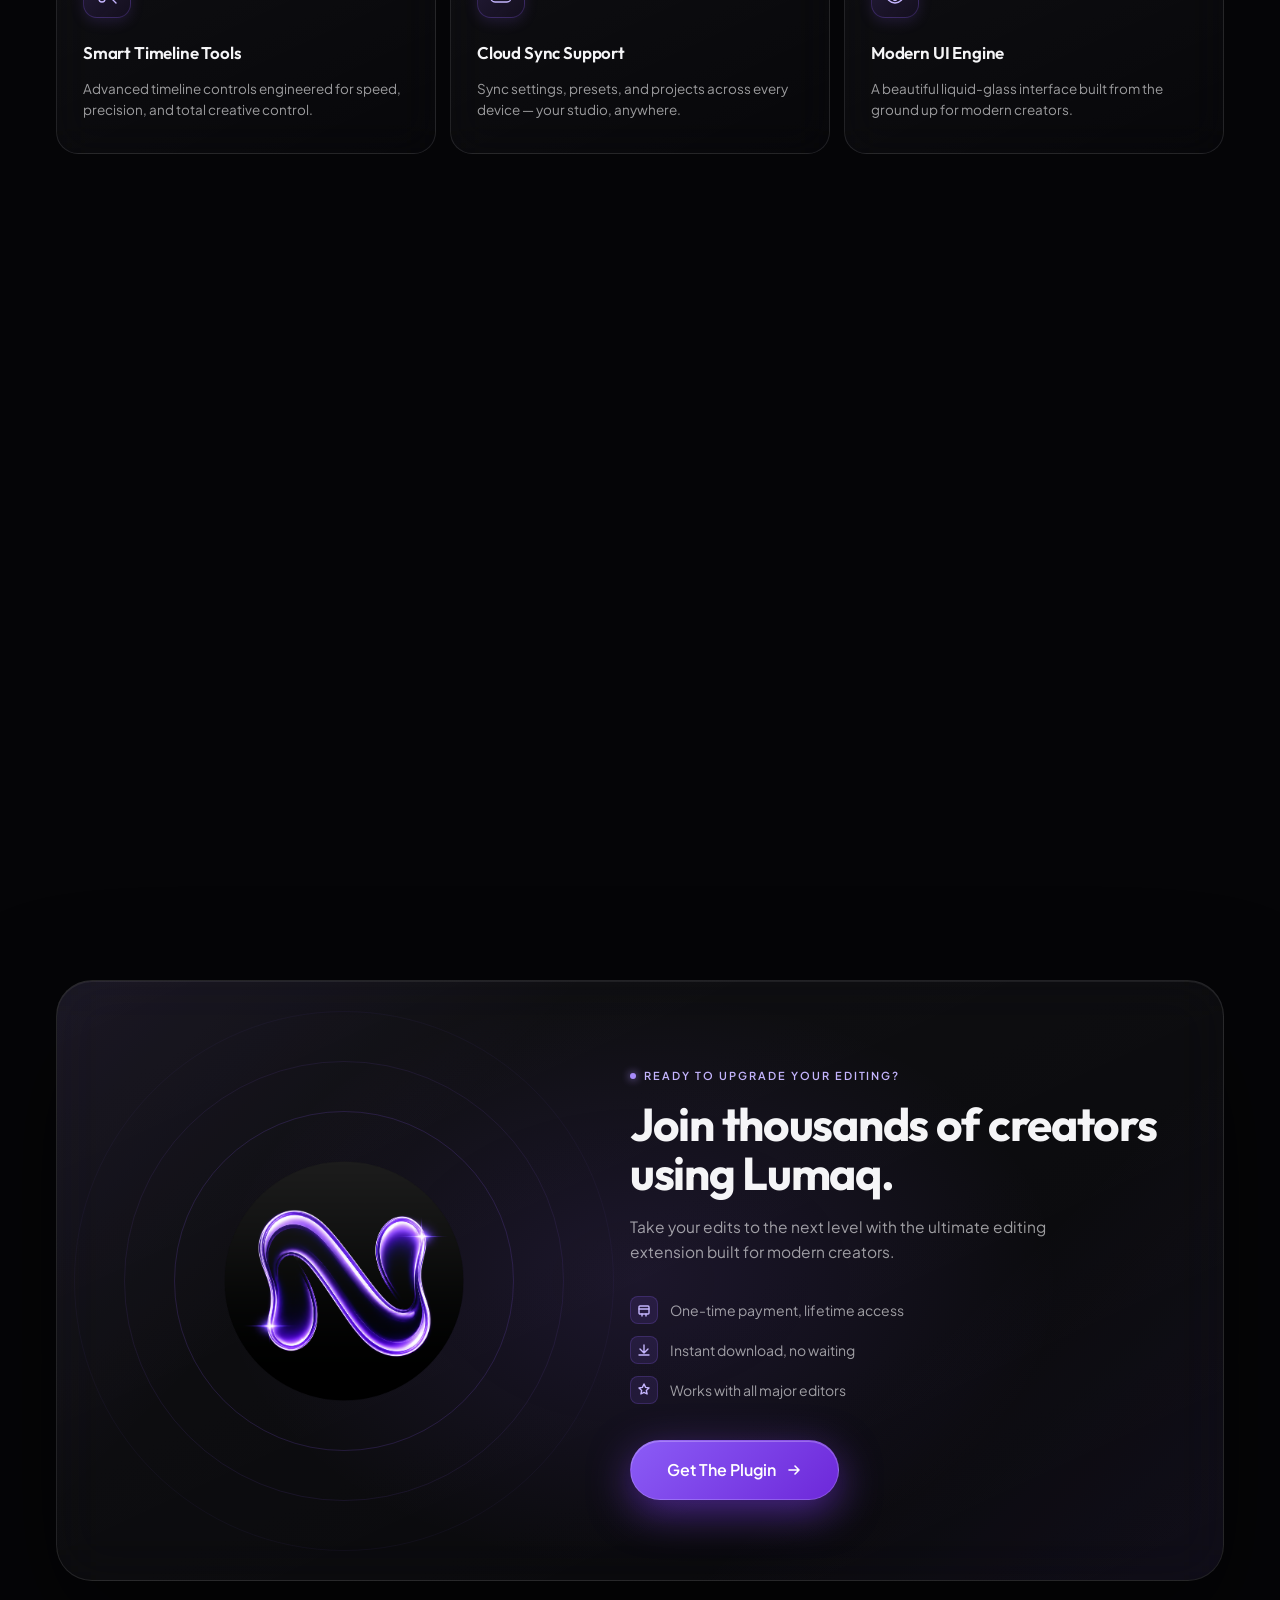
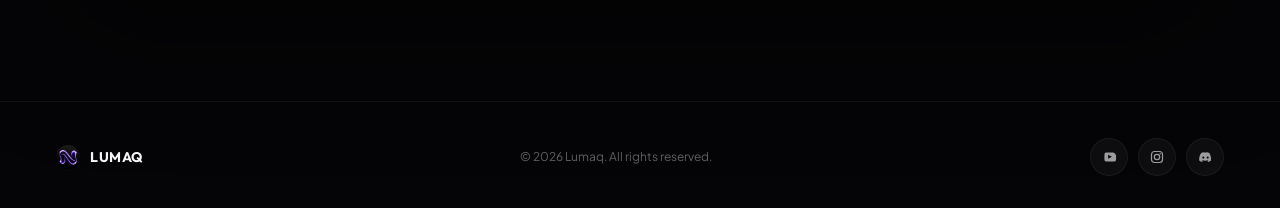
==== commit 642a1968: "Rebrand: Noro -> Lumaq across the entire site - Title, meta description, alt text - Hero copy, perfo" ====
--- a/index.html
+++ b/index.html
@@ -4,11 +4,11 @@
   <meta charset="UTF-8"/>
   <meta name="viewport" content="width=device-width, initial-scale=1.0, viewport-fit=cover"/>
   <meta name="theme-color" content="#050507"/>
-  <title>LUMAQ — Editing, Reimagined.</title>
+  <title>Lumaq — Editing, Reimagined.</title>
   <meta name="description" content="Lumaq is a next-generation Adobe Premiere Pro extension. Intelligent tools, real-time performance, cinematic control."/>
 
-  <link rel="icon" type="image/png" href="noro-logo.png"/>
-  <link rel="apple-touch-icon" href="noro-logo.png"/>
+  <link rel="icon" type="image/png" href="lumaq-logo.png"/>
+  <link rel="apple-touch-icon" href="lumaq-logo.png"/>
 
   <link rel="preconnect" href="https://fonts.googleapis.com"/>
   <link rel="preconnect" href="https://fonts.gstatic.com" crossorigin/>
@@ -1414,7 +1414,7 @@
 <div class="nav-wrap">
   <nav class="glass-nav" id="nav">
     <a href="#" class="nav-logo">
-      <img src="noro-logo.png" alt="Lumaq" class="logo-img"/>
+      <img src="lumaq-logo.png" alt="Lumaq" class="logo-img"/>
       <span class="nav-logo-text">Lumaq</span>
     </a>
 
@@ -1502,7 +1502,7 @@
               <div class="ne-head">
                 <div class="ne-brand">
                   <div class="ne-logo-box">
-                    <img src="noro-logo.png" alt=""/>
+                    <img src="lumaq-logo.png" alt=""/>
                   </div>
                   <div class="ne-titles">
                     <div class="ne-title">LUMAQ</div>
@@ -1636,7 +1636,7 @@
   <div class="wrap">
     <div class="center reveal">
       <span class="eyebrow">Powerful Features</span>
-      <h2 class="h2">Everything you need for<br/><span class="accent">next-generation color-grading.</span></h2>
+      <h2 class="h2">Everything you need.<br/><span class="accent">Nothing you don't.</span></h2>
       <p class="h-sub">A complete suite of intelligent tools designed to elevate every part of your creative workflow.</p>
     </div>
 
@@ -1796,13 +1796,13 @@
         <div class="cta-ring r3"></div>
         <div class="cta-ring r2"></div>
         <div class="cta-ring r1"></div>
-        <img src="noro-logo.png" alt="Lumaq" class="cta-logo-img"/>
+        <img src="lumaq-logo.png" alt="Lumaq" class="cta-logo-img"/>
       </div>
 
       <div class="cta-content">
         <span class="eyebrow">Ready to upgrade your editing?</span>
         <h2 class="cta-h">Join thousands of creators<br/>using <span class="accent">Lumaq.</span></h2>
-        <p class="cta-sub">Take your edits to the next level with the ultimate color-grading extension built for modern creators.</p>
+        <p class="cta-sub">Take your edits to the next level with the ultimate editing extension built for modern creators.</p>
 
         <div class="cta-perks">
           <div class="perk">
@@ -1836,7 +1836,7 @@
   <div class="wrap">
     <div class="footer-inner">
       <div class="footer-brand">
-        <img src="noro-logo.png" alt="" class="logo-img"/>
+        <img src="lumaq-logo.png" alt="" class="logo-img"/>
         <span class="footer-name">LUMAQ</span>
       </div>
       <span class="footer-copy">© 2026 Lumaq. All rights reserved.</span>
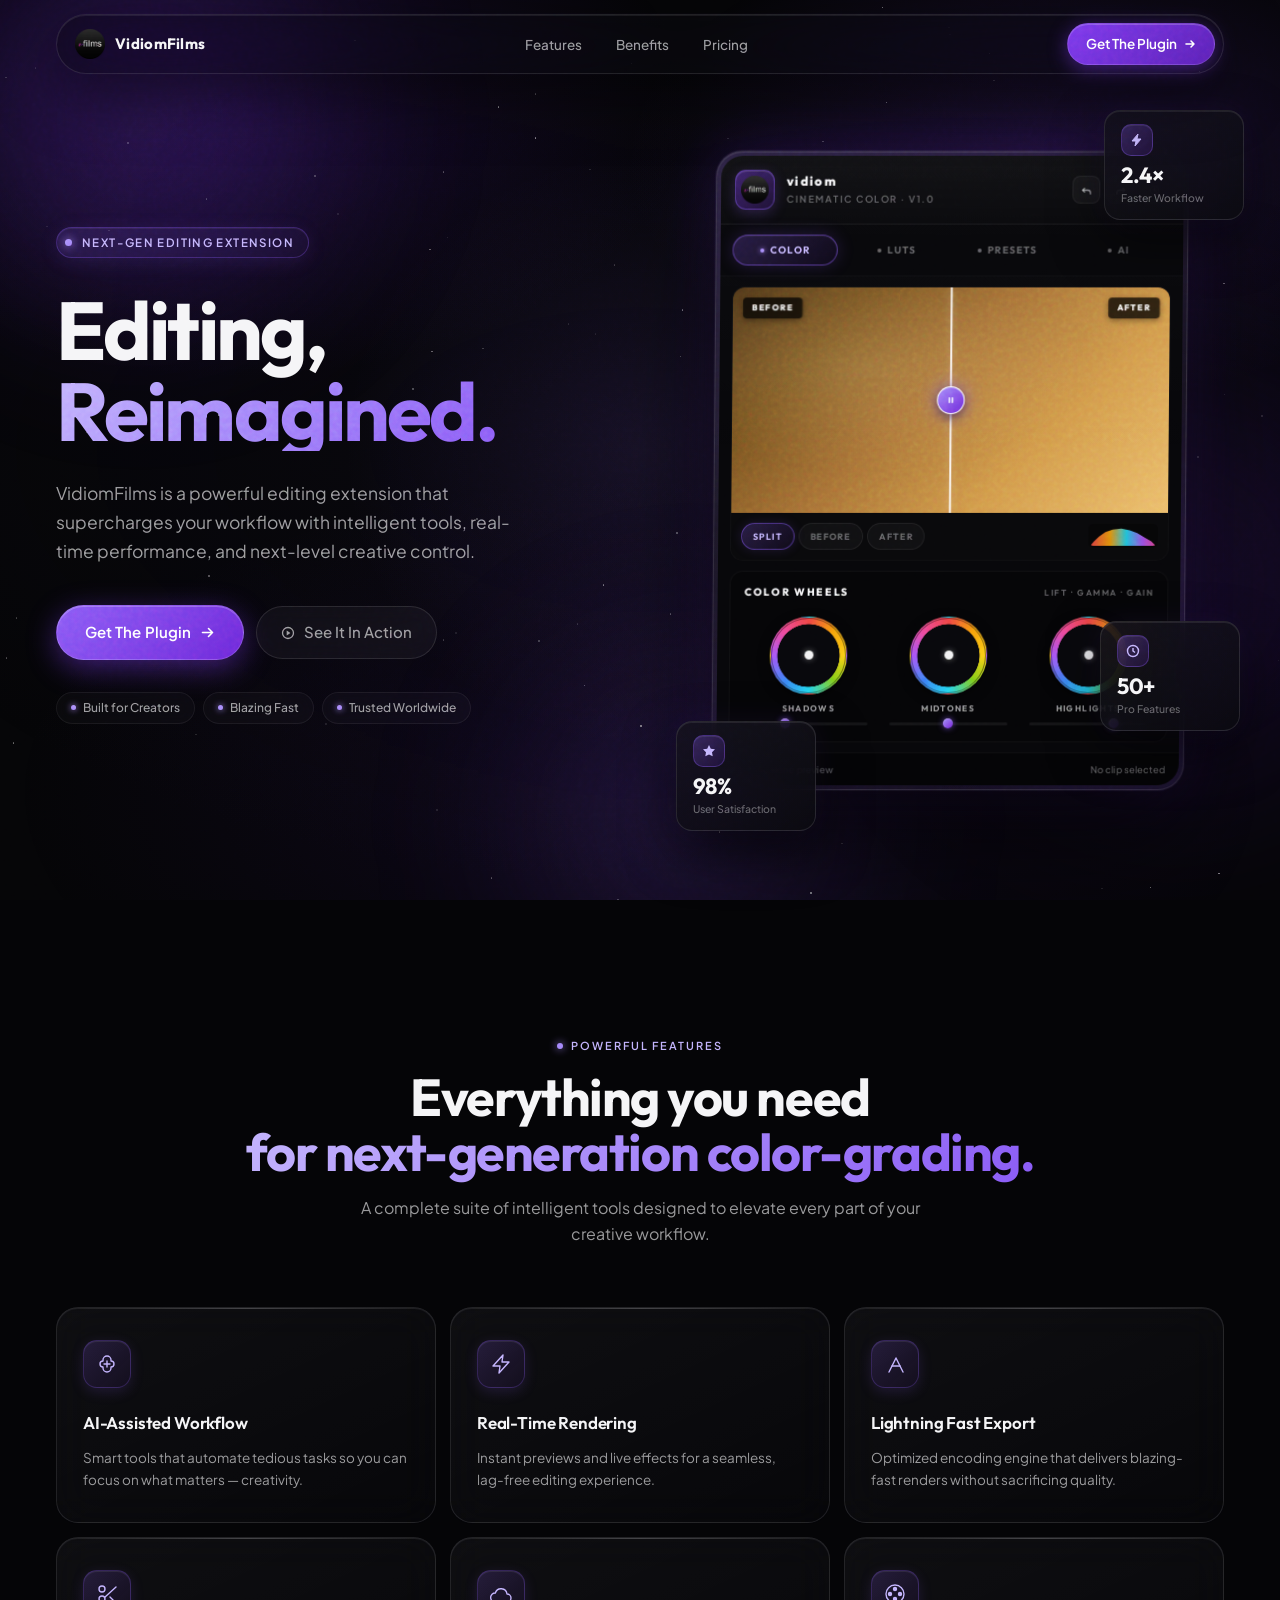
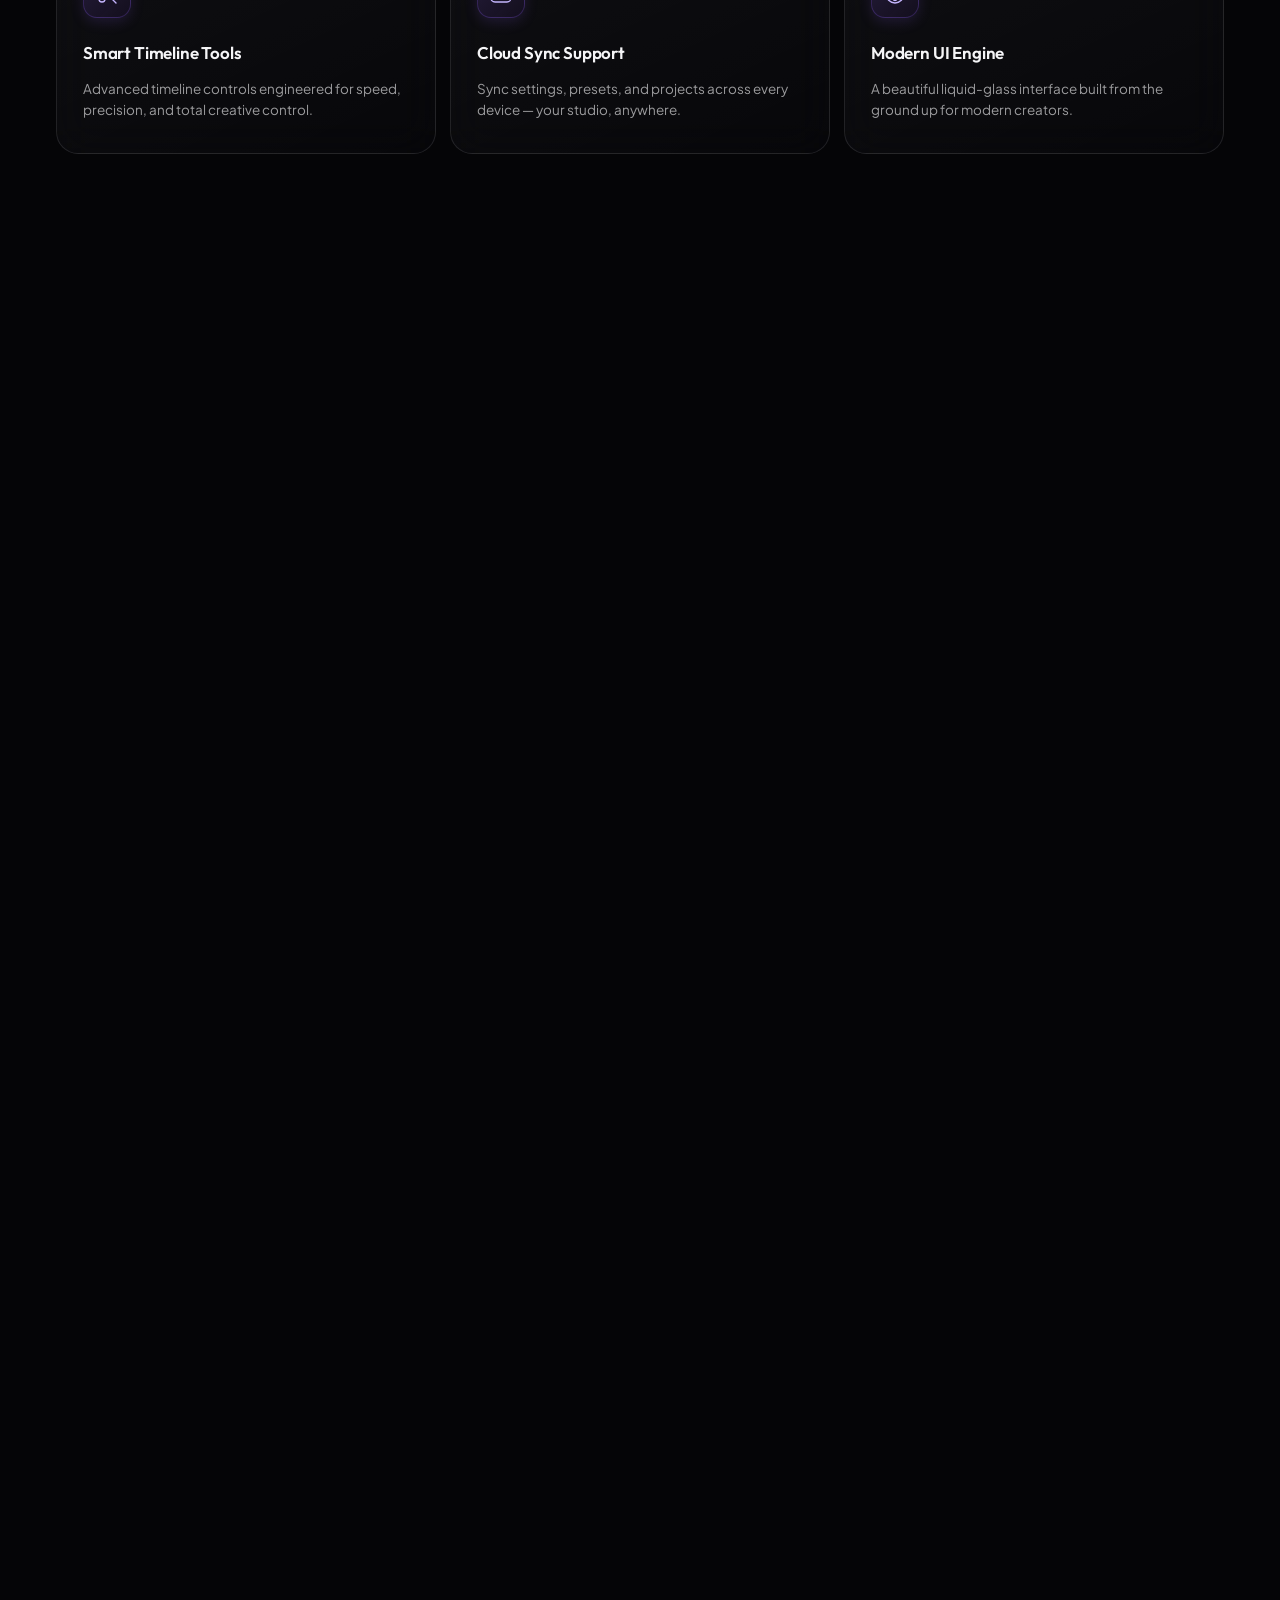
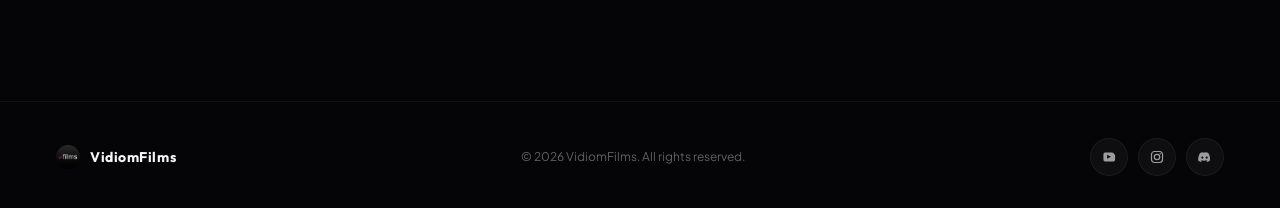
==== commit 736d7728: "commit" ====
--- a/index.html
+++ b/index.html
@@ -4,11 +4,11 @@
   <meta charset="UTF-8"/>
   <meta name="viewport" content="width=device-width, initial-scale=1.0, viewport-fit=cover"/>
   <meta name="theme-color" content="#050507"/>
-  <title>Lumaq — Editing, Reimagined.</title>
-  <meta name="description" content="Lumaq is a next-generation Adobe Premiere Pro extension. Intelligent tools, real-time performance, cinematic control."/>
-
-  <link rel="icon" type="image/png" href="lumaq-logo.png"/>
-  <link rel="apple-touch-icon" href="lumaq-logo.png"/>
+  <title>VidiomFilms — Editing, Reimagined.</title>
+  <meta name="description" content="VidiomFilms is a next-generation Adobe Premiere Pro extension. Intelligent tools, real-time performance, cinematic control."/>
+
+  <link rel="icon" type="image/png" href="vidiom-logo.png"/>
+  <link rel="apple-touch-icon" href="vidiom-logo.png"/>
 
   <link rel="preconnect" href="https://fonts.googleapis.com"/>
   <link rel="preconnect" href="https://fonts.gstatic.com" crossorigin/>
@@ -597,7 +597,7 @@
     }
 
     /* ============================================================
-       LUMAQ PLUGIN MOCKUP — matches the real plugin UI
+       VIDIOM PLUGIN MOCKUP — matches the real plugin UI
     ============================================================ */
     /* Header */
     .ne-head {
@@ -1414,8 +1414,8 @@
 <div class="nav-wrap">
   <nav class="glass-nav" id="nav">
     <a href="#" class="nav-logo">
-      <img src="lumaq-logo.png" alt="Lumaq" class="logo-img"/>
-      <span class="nav-logo-text">Lumaq</span>
+      <img src="vidiom-logo.png" alt="VidiomFilms" class="logo-img"/>
+      <span class="nav-logo-text">VidiomFilms</span>
     </a>
 
     <ul class="nav-links">
@@ -1465,7 +1465,7 @@
         </h1>
 
         <p class="hero-p reveal d2">
-          Lumaq is a powerful editing extension that supercharges your workflow with intelligent tools, real-time performance, and next-level creative control.
+          VidiomFilms is a powerful editing extension that supercharges your workflow with intelligent tools, real-time performance, and next-level creative control.
         </p>
 
         <div class="hero-btns reveal d3">
@@ -1502,10 +1502,10 @@
               <div class="ne-head">
                 <div class="ne-brand">
                   <div class="ne-logo-box">
-                    <img src="lumaq-logo.png" alt=""/>
+                    <img src="vidiom-logo.png" alt=""/>
                   </div>
                   <div class="ne-titles">
-                    <div class="ne-title">LUMAQ</div>
+                    <div class="ne-title">vidiom</div>
                     <div class="ne-sub">CINEMATIC COLOR · V1.0</div>
                   </div>
                 </div>
@@ -1636,7 +1636,7 @@
   <div class="wrap">
     <div class="center reveal">
       <span class="eyebrow">Powerful Features</span>
-      <h2 class="h2">Everything you need.<br/><span class="accent">Nothing you don't.</span></h2>
+      <h2 class="h2">Everything you need<br/><span class="accent">for next-generation color-grading.</span></h2>
       <p class="h-sub">A complete suite of intelligent tools designed to elevate every part of your creative workflow.</p>
     </div>
 
@@ -1702,7 +1702,7 @@
         <div>
           <span class="eyebrow">Built for Performance</span>
           <h2 class="perf-h">Designed to elevate your <span class="accent">creative potential.</span></h2>
-          <p class="perf-p">Lumaq combines advanced technology with an intuitive interface to deliver unmatched performance, precision, and creative control.</p>
+          <p class="perf-p">VidiomFilms combines advanced technology with an intuitive interface to deliver unmatched performance, precision, and creative control.</p>
 
           <div class="check-list">
             <div class="check">
@@ -1796,12 +1796,12 @@
         <div class="cta-ring r3"></div>
         <div class="cta-ring r2"></div>
         <div class="cta-ring r1"></div>
-        <img src="lumaq-logo.png" alt="Lumaq" class="cta-logo-img"/>
+        <img src="vidiom-logo.png" alt="VidiomFilms" class="cta-logo-img"/>
       </div>
 
       <div class="cta-content">
         <span class="eyebrow">Ready to upgrade your editing?</span>
-        <h2 class="cta-h">Join thousands of creators<br/>using <span class="accent">Lumaq.</span></h2>
+        <h2 class="cta-h">Join thousands of creators<br/>using <span class="accent">VidiomFilms.</span></h2>
         <p class="cta-sub">Take your edits to the next level with the ultimate editing extension built for modern creators.</p>
 
         <div class="cta-perks">
@@ -1836,10 +1836,10 @@
   <div class="wrap">
     <div class="footer-inner">
       <div class="footer-brand">
-        <img src="lumaq-logo.png" alt="" class="logo-img"/>
-        <span class="footer-name">LUMAQ</span>
+        <img src="vidiom-logo.png" alt="" class="logo-img"/>
+        <span class="footer-name">VidiomFilms</span>
       </div>
-      <span class="footer-copy">© 2026 Lumaq. All rights reserved.</span>
+      <span class="footer-copy">© 2026 VidiomFilms. All rights reserved.</span>
       <div class="footer-socials">
         <a href="https://www.youtube.com/@NexaMotionElite" target="_blank" rel="noopener" class="soc" aria-label="YouTube">
           <svg width="15" height="15" viewBox="0 0 15 15" fill="currentColor"><path d="M13 4.4s-.1-.9-.5-1.3c-.5-.5-1.1-.5-1.4-.6C9.1 2.4 7.5 2.4 7.5 2.4S5.9 2.4 4.4 2.5c-.3 0-.9.1-1.4.6-.4.4-.5 1.3-.5 1.3S2.4 5.5 2.4 6.6v1c0 1.1.1 2.2.1 2.2s.1.9.5 1.3c.5.5 1.2.5 1.5.5 1.1.1 4.5.1 4.5.1s1.6 0 3.1-.1c.3 0 .9-.1 1.4-.6.4-.4.5-1.3.5-1.3s.1-1.1.1-2.2v-1c0-1.1-.1-2.2-.1-2.2zM6.1 8.7V4.7l3.9 2L6.1 8.7z"/></svg>
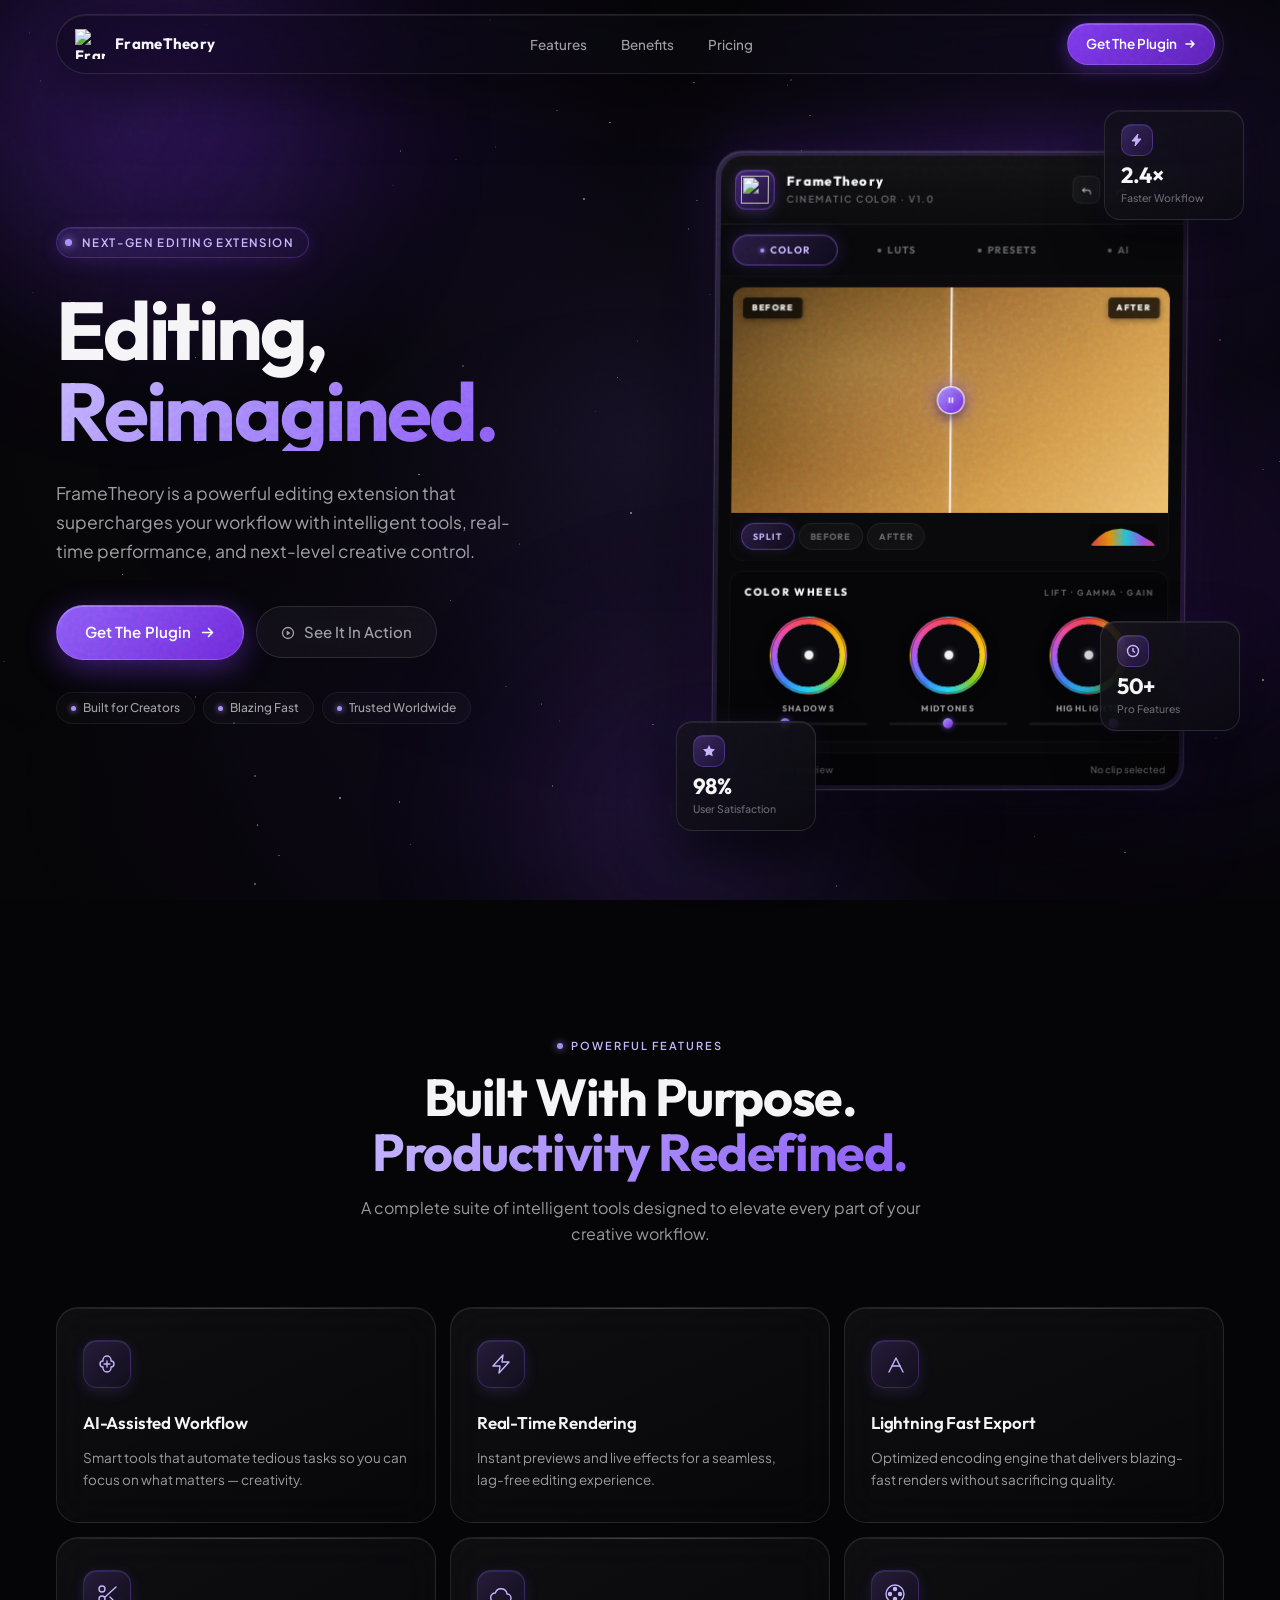
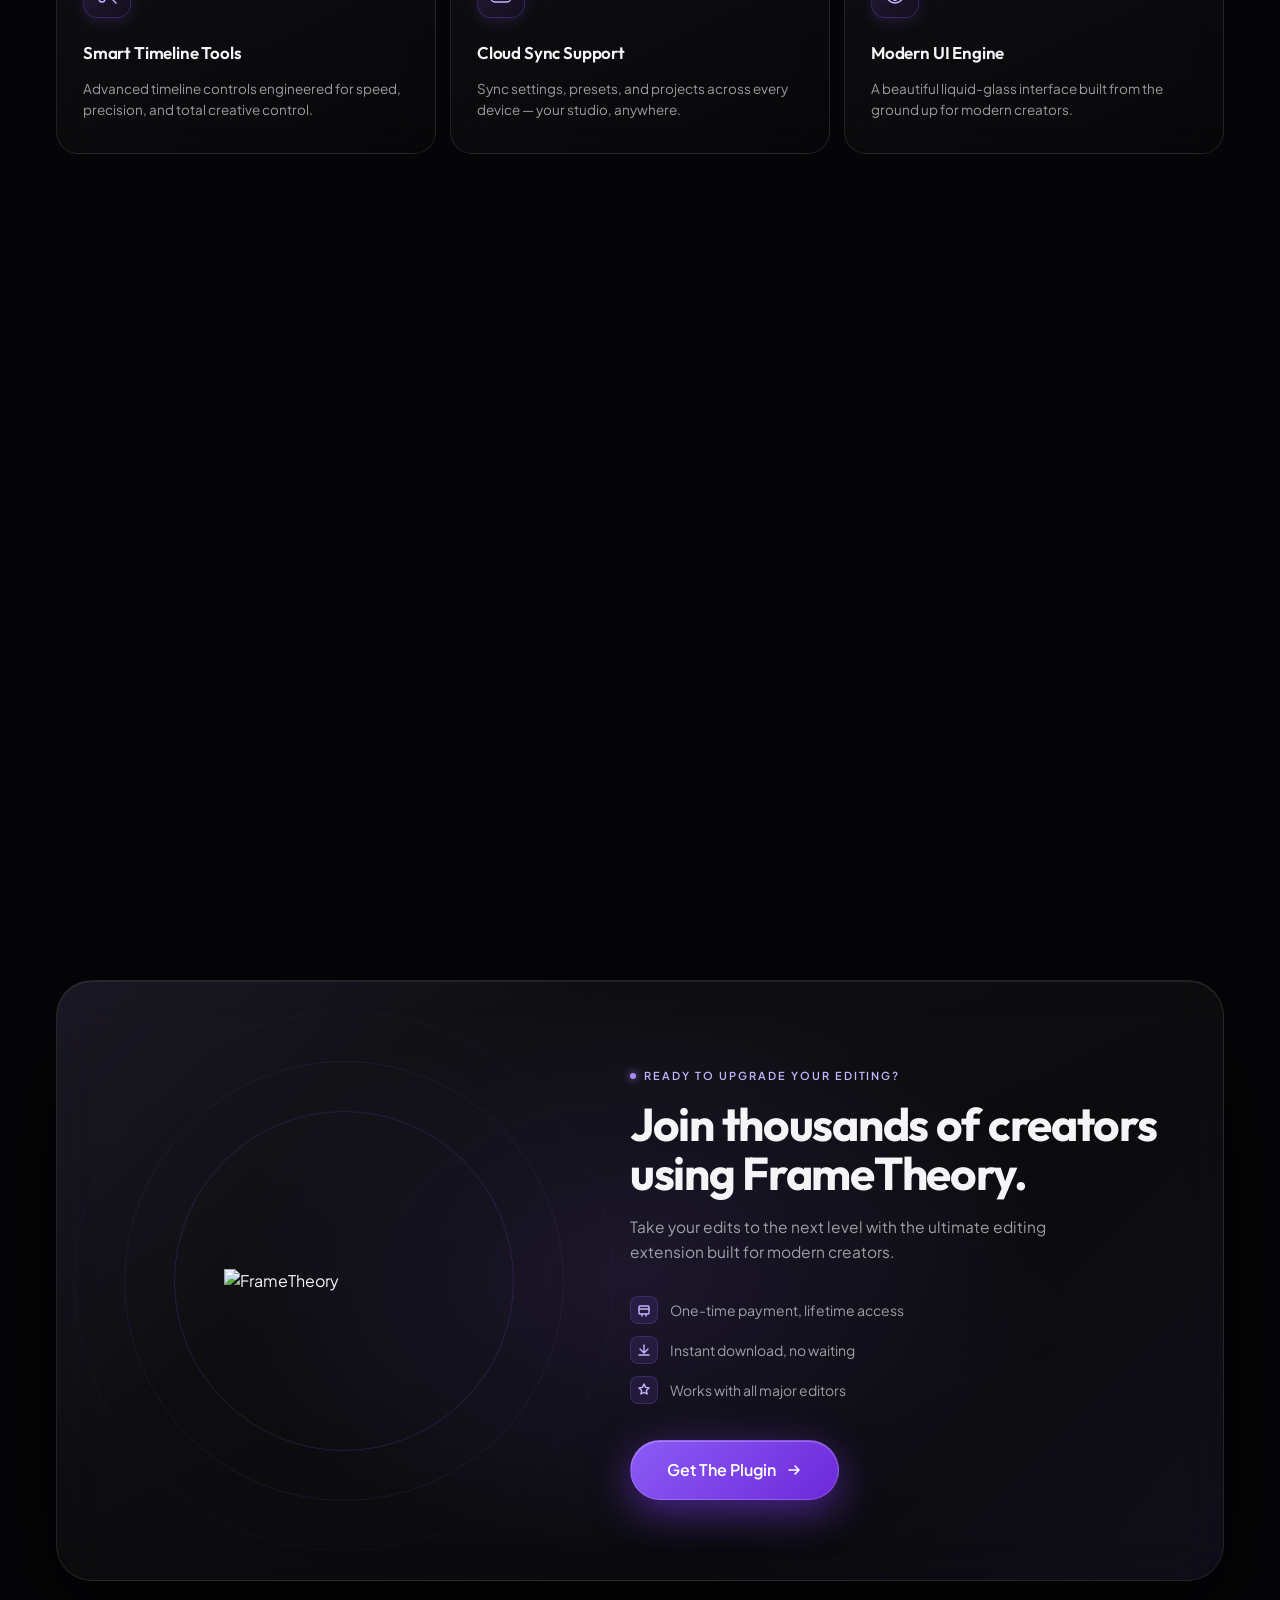
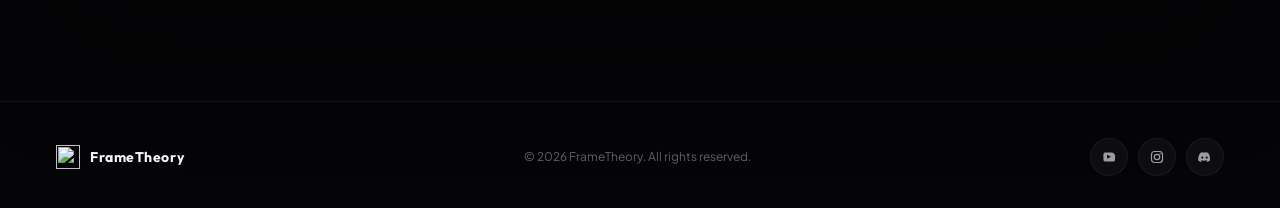
==== commit fbadfb7b: "Built With Purpose." ====
--- a/index.html
+++ b/index.html
@@ -4,11 +4,11 @@
   <meta charset="UTF-8"/>
   <meta name="viewport" content="width=device-width, initial-scale=1.0, viewport-fit=cover"/>
   <meta name="theme-color" content="#050507"/>
-  <title>VidiomFilms — Editing, Reimagined.</title>
-  <meta name="description" content="VidiomFilms is a next-generation Adobe Premiere Pro extension. Intelligent tools, real-time performance, cinematic control."/>
-
-  <link rel="icon" type="image/png" href="vidiom-logo.png"/>
-  <link rel="apple-touch-icon" href="vidiom-logo.png"/>
+  <title>FrameTheory — Editing, Reimagined.</title>
+  <meta name="description" content="FrameTheory is a next-generation Adobe Premiere Pro extension. Intelligent tools, real-time performance, cinematic control."/>
+
+  <link rel="icon" type="image/png" href="frametheory-logo.png"/>
+  <link rel="apple-touch-icon" href="frametheory-logo.png"/>
 
   <link rel="preconnect" href="https://fonts.googleapis.com"/>
   <link rel="preconnect" href="https://fonts.gstatic.com" crossorigin/>
@@ -597,7 +597,7 @@
     }
 
     /* ============================================================
-       VIDIOM PLUGIN MOCKUP — matches the real plugin UI
+       FRAMETHEORY PLUGIN MOCKUP — matches the real plugin UI
     ============================================================ */
     /* Header */
     .ne-head {
@@ -1414,8 +1414,8 @@
 <div class="nav-wrap">
   <nav class="glass-nav" id="nav">
     <a href="#" class="nav-logo">
-      <img src="vidiom-logo.png" alt="VidiomFilms" class="logo-img"/>
-      <span class="nav-logo-text">VidiomFilms</span>
+      <img src="frametheory-logo.png" alt="FrameTheory" class="logo-img"/>
+      <span class="nav-logo-text">FrameTheory</span>
     </a>
 
     <ul class="nav-links">
@@ -1465,7 +1465,7 @@
         </h1>
 
         <p class="hero-p reveal d2">
-          VidiomFilms is a powerful editing extension that supercharges your workflow with intelligent tools, real-time performance, and next-level creative control.
+          FrameTheory is a powerful editing extension that supercharges your workflow with intelligent tools, real-time performance, and next-level creative control.
         </p>
 
         <div class="hero-btns reveal d3">
@@ -1502,10 +1502,10 @@
               <div class="ne-head">
                 <div class="ne-brand">
                   <div class="ne-logo-box">
-                    <img src="vidiom-logo.png" alt=""/>
+                    <img src="frametheory-logo.png" alt=""/>
                   </div>
                   <div class="ne-titles">
-                    <div class="ne-title">vidiom</div>
+                    <div class="ne-title">FrameTheory</div>
                     <div class="ne-sub">CINEMATIC COLOR · V1.0</div>
                   </div>
                 </div>
@@ -1636,7 +1636,7 @@
   <div class="wrap">
     <div class="center reveal">
       <span class="eyebrow">Powerful Features</span>
-      <h2 class="h2">Everything you need<br/><span class="accent">for next-generation color-grading.</span></h2>
+      <h2 class="h2">Built With Purpose.<br/><span class="accent">Productivity Redefined.</span></h2>
       <p class="h-sub">A complete suite of intelligent tools designed to elevate every part of your creative workflow.</p>
     </div>
 
@@ -1702,7 +1702,7 @@
         <div>
           <span class="eyebrow">Built for Performance</span>
           <h2 class="perf-h">Designed to elevate your <span class="accent">creative potential.</span></h2>
-          <p class="perf-p">VidiomFilms combines advanced technology with an intuitive interface to deliver unmatched performance, precision, and creative control.</p>
+          <p class="perf-p">FrameTheory combines advanced technology with an intuitive interface to deliver unmatched performance, precision, and creative control.</p>
 
           <div class="check-list">
             <div class="check">
@@ -1796,12 +1796,12 @@
         <div class="cta-ring r3"></div>
         <div class="cta-ring r2"></div>
         <div class="cta-ring r1"></div>
-        <img src="vidiom-logo.png" alt="VidiomFilms" class="cta-logo-img"/>
+        <img src="frametheory-logo.png" alt="FrameTheory" class="cta-logo-img"/>
       </div>
 
       <div class="cta-content">
         <span class="eyebrow">Ready to upgrade your editing?</span>
-        <h2 class="cta-h">Join thousands of creators<br/>using <span class="accent">VidiomFilms.</span></h2>
+        <h2 class="cta-h">Join thousands of creators<br/>using <span class="accent">FrameTheory.</span></h2>
         <p class="cta-sub">Take your edits to the next level with the ultimate editing extension built for modern creators.</p>
 
         <div class="cta-perks">
@@ -1836,10 +1836,10 @@
   <div class="wrap">
     <div class="footer-inner">
       <div class="footer-brand">
-        <img src="vidiom-logo.png" alt="" class="logo-img"/>
-        <span class="footer-name">VidiomFilms</span>
+        <img src="frametheory-logo.png" alt="" class="logo-img"/>
+        <span class="footer-name">FrameTheory</span>
       </div>
-      <span class="footer-copy">© 2026 VidiomFilms. All rights reserved.</span>
+      <span class="footer-copy">© 2026 FrameTheory. All rights reserved.</span>
       <div class="footer-socials">
         <a href="https://www.youtube.com/@NexaMotionElite" target="_blank" rel="noopener" class="soc" aria-label="YouTube">
           <svg width="15" height="15" viewBox="0 0 15 15" fill="currentColor"><path d="M13 4.4s-.1-.9-.5-1.3c-.5-.5-1.1-.5-1.4-.6C9.1 2.4 7.5 2.4 7.5 2.4S5.9 2.4 4.4 2.5c-.3 0-.9.1-1.4.6-.4.4-.5 1.3-.5 1.3S2.4 5.5 2.4 6.6v1c0 1.1.1 2.2.1 2.2s.1.9.5 1.3c.5.5 1.2.5 1.5.5 1.1.1 4.5.1 4.5.1s1.6 0 3.1-.1c.3 0 .9-.1 1.4-.6.4-.4.5-1.3.5-1.3s.1-1.1.1-2.2v-1c0-1.1-.1-2.2-.1-2.2zM6.1 8.7V4.7l3.9 2L6.1 8.7z"/></svg>
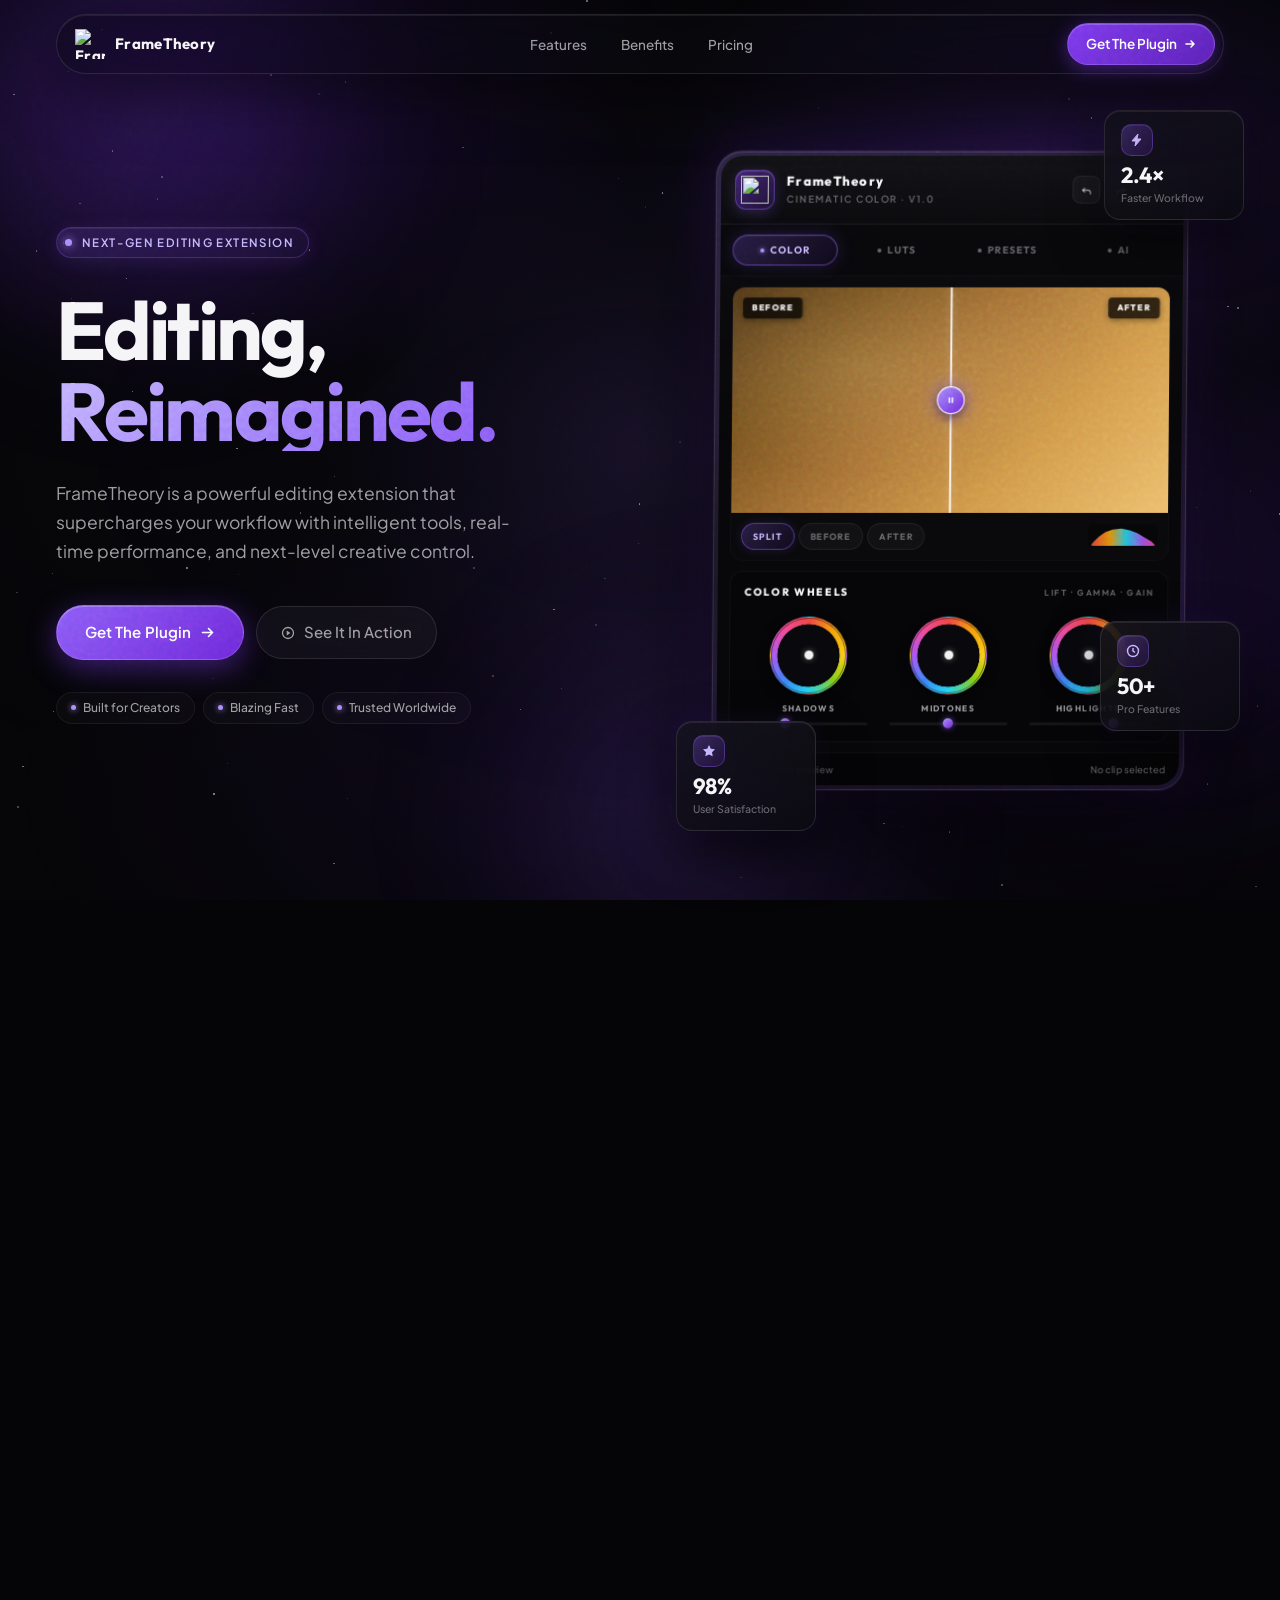
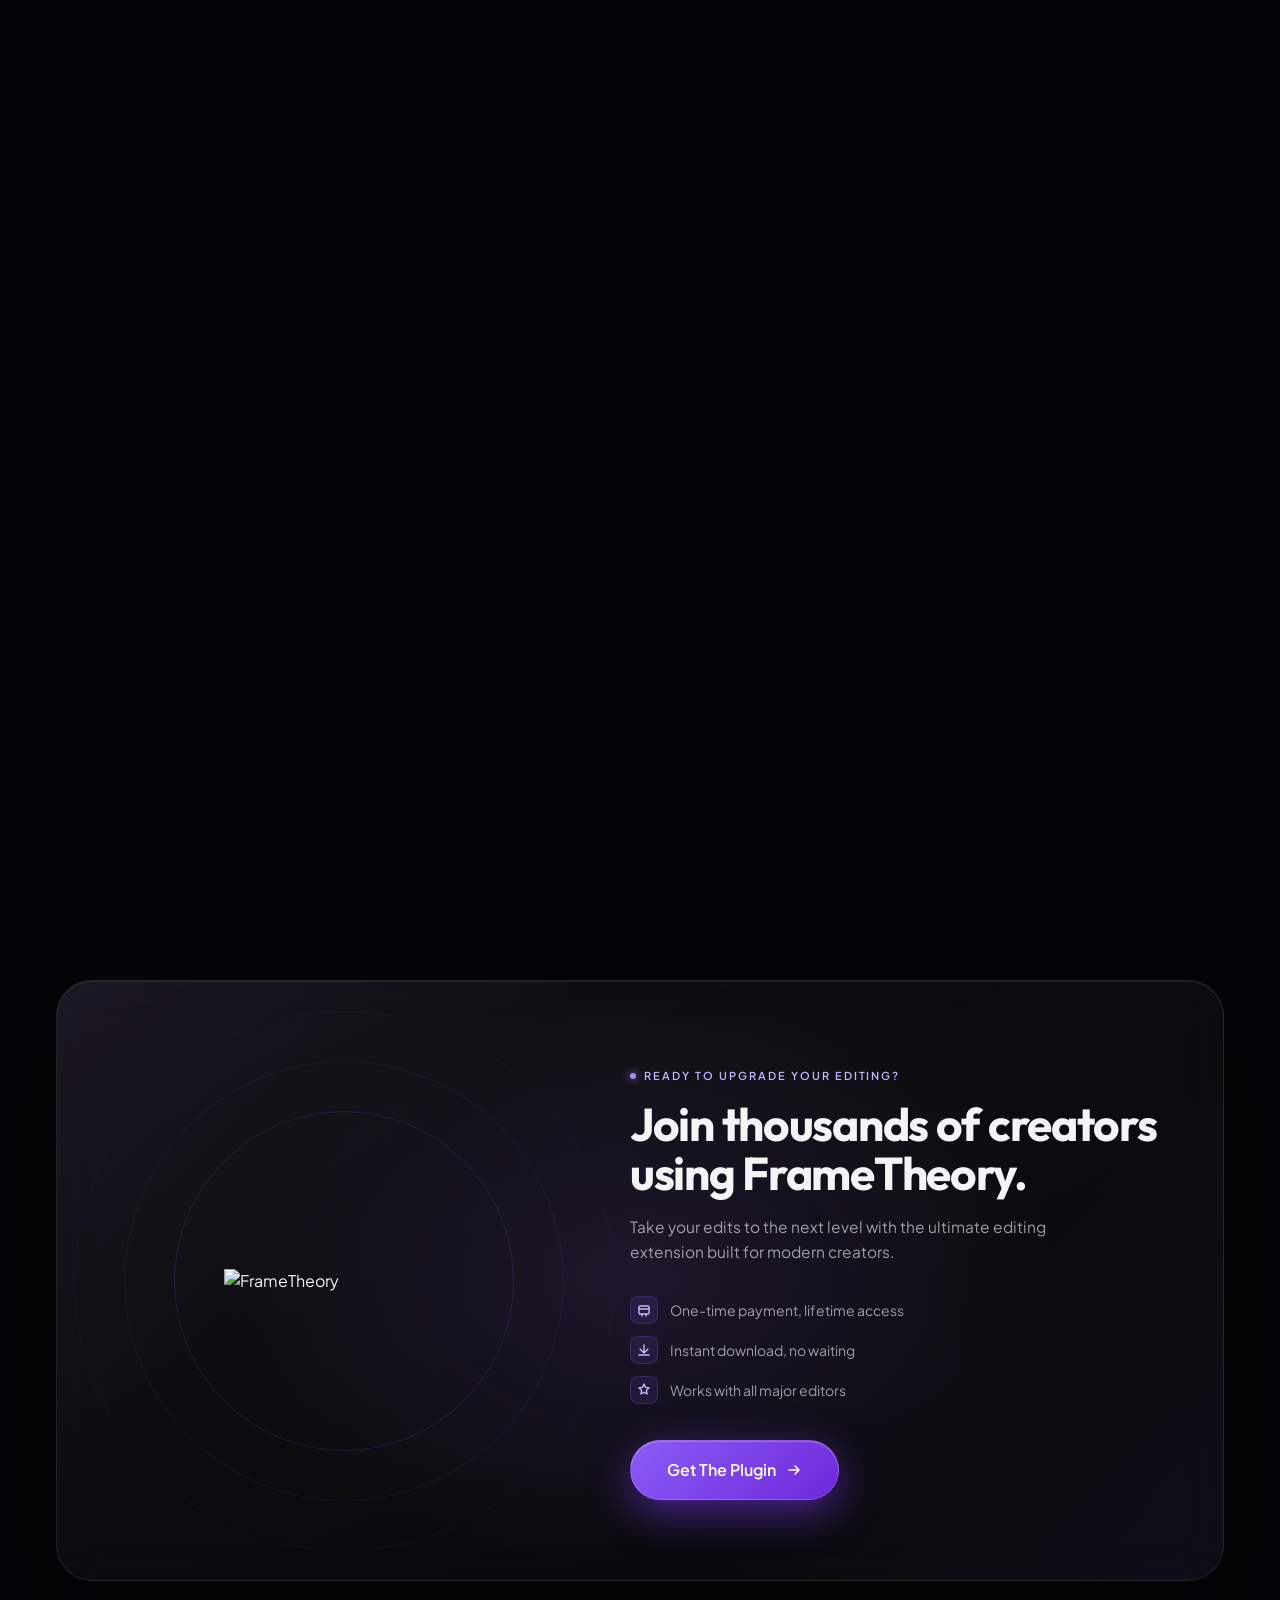
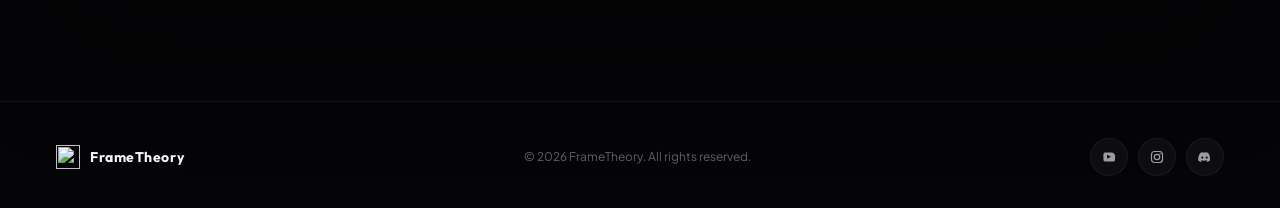
==== commit 5d4f5f8d: "Pricing -> Download" ====
--- a/index.html
+++ b/index.html
@@ -1442,7 +1442,7 @@
 <div class="mobile-nav" id="mobile-nav" role="dialog" aria-label="Mobile navigation">
   <a href="#features" onclick="closeMobile()">Features</a>
   <a href="#perf" onclick="closeMobile()">Benefits</a>
-  <a href="#cta" onclick="closeMobile()">Pricing</a>
+  <a href="#cta" onclick="closeMobile()">Download</a>
   <!-- PAYHIP MOBILE BUTTON -->
   <a href="#payhip-link-here" class="mobile-cta" onclick="closeMobile()">Get The Plugin →</a>
 </div>
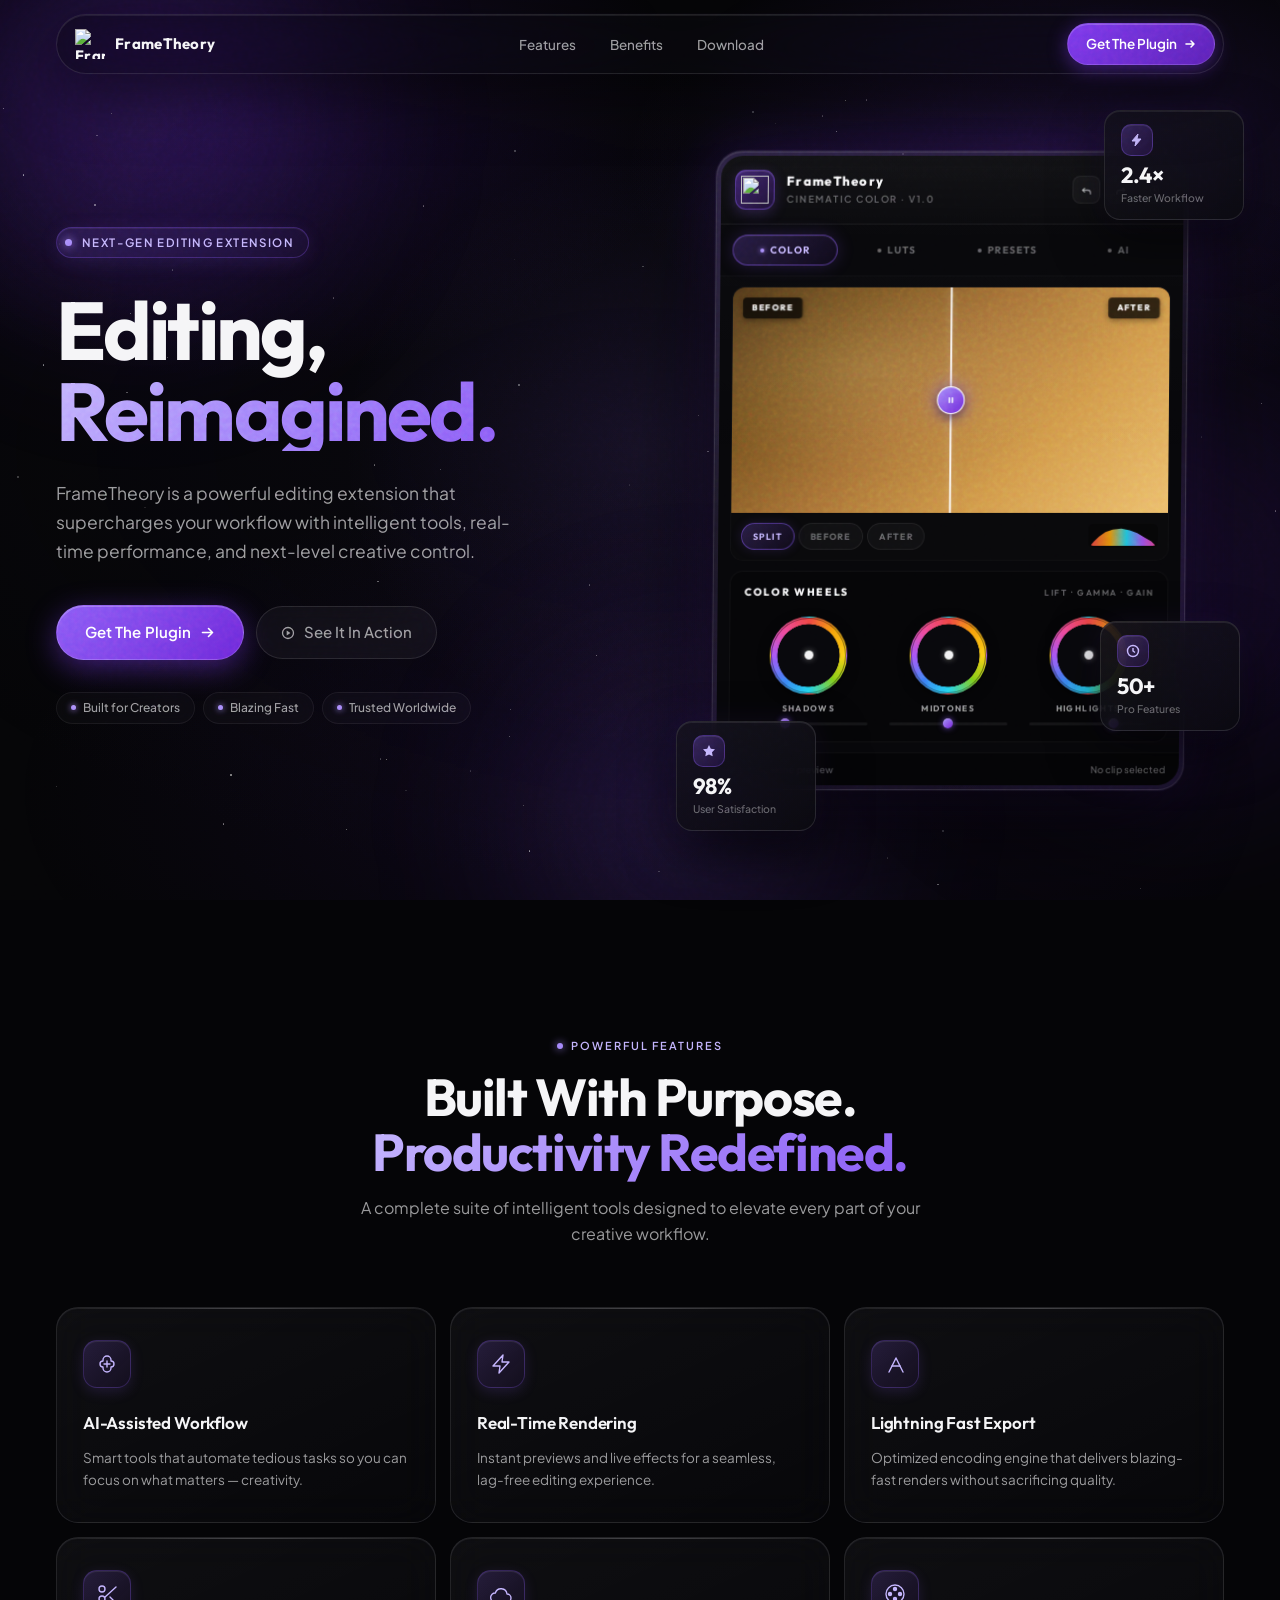
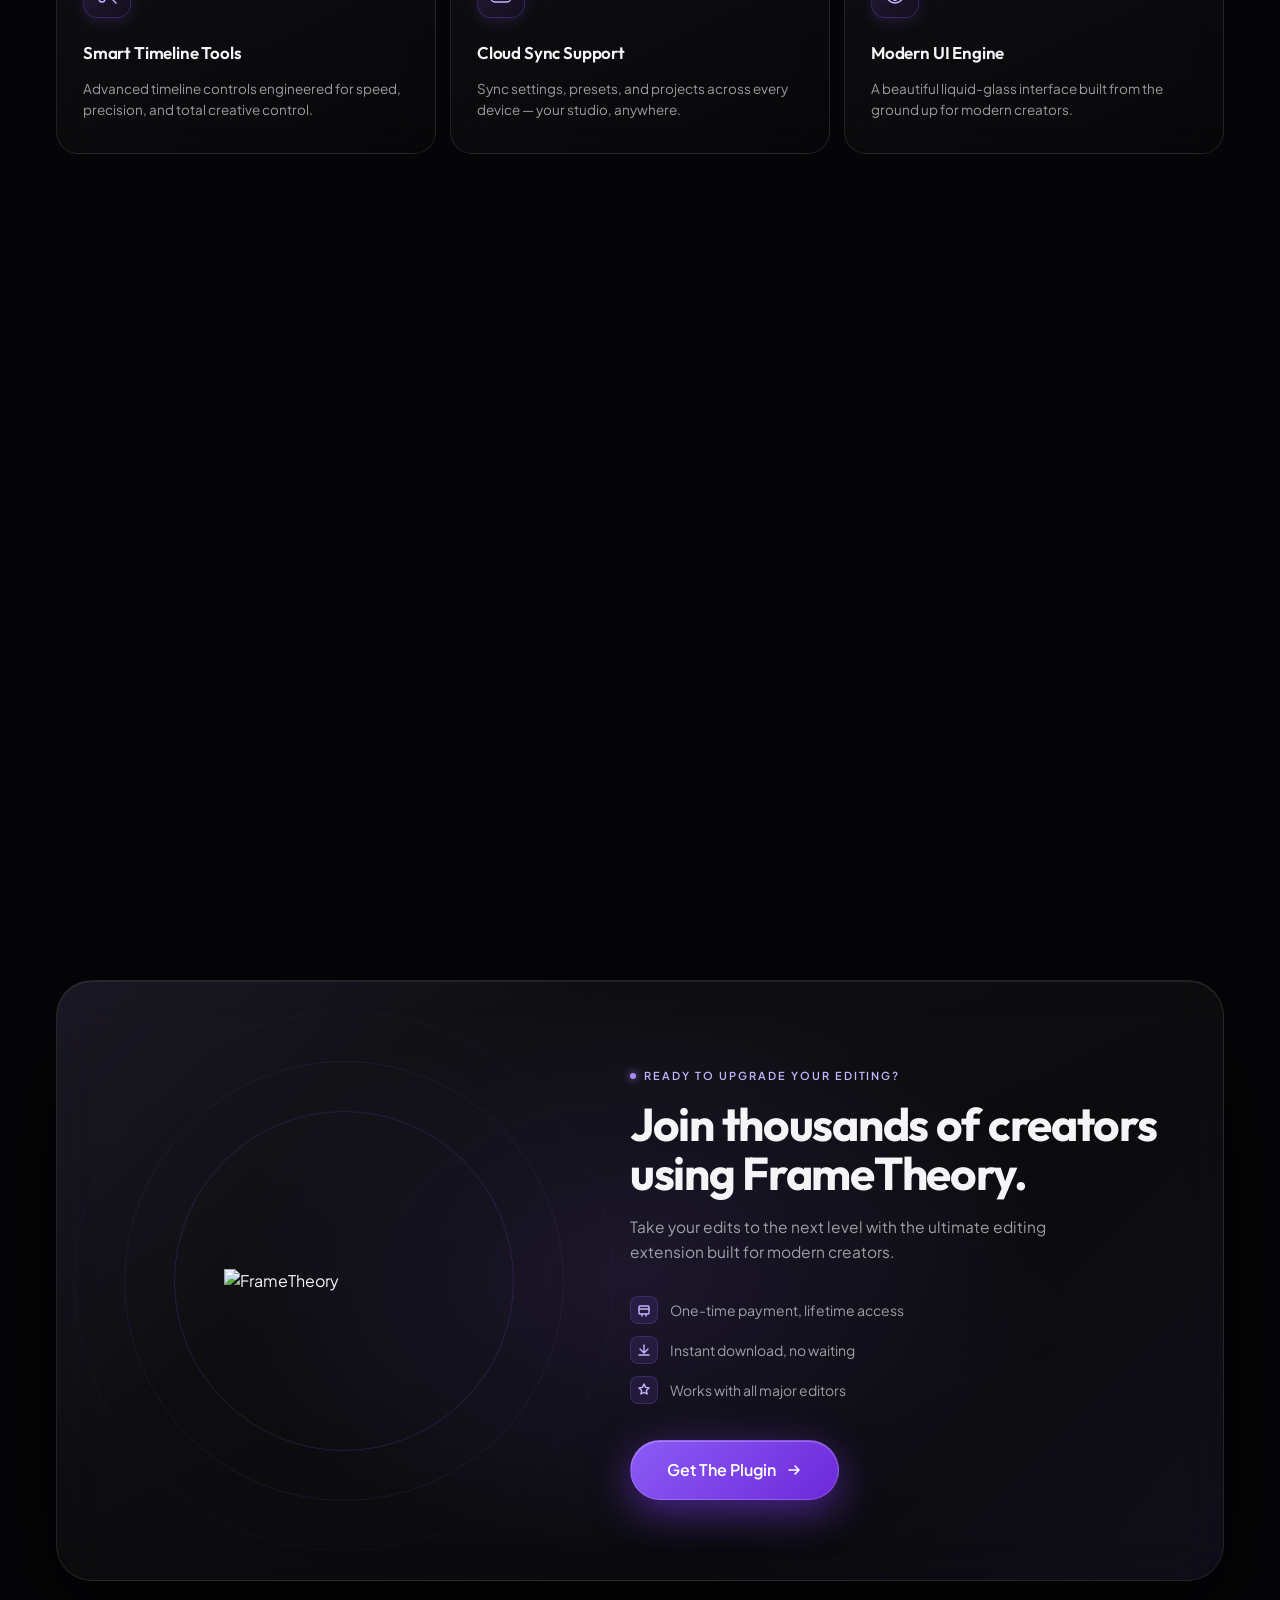
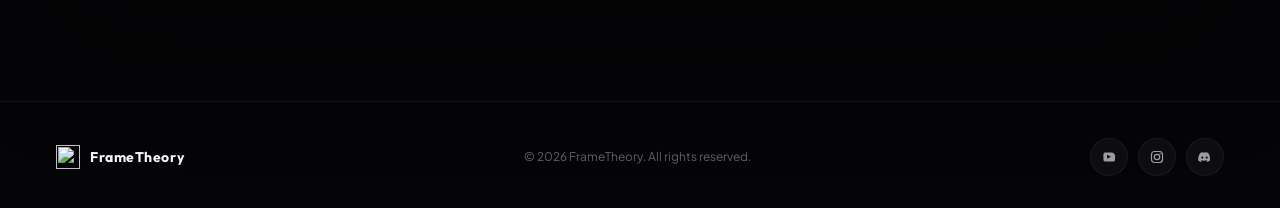
==== commit 1a5fd054: "commit" ====
--- a/index.html
+++ b/index.html
@@ -1421,7 +1421,7 @@
     <ul class="nav-links">
       <li><a href="#features">Features</a></li>
       <li><a href="#perf">Benefits</a></li>
-      <li><a href="#cta">Pricing</a></li>
+      <li><a href="#cta">Download</a></li>
     </ul>
 
     <!-- PAYHIP NAV BUTTON — Replace href -->
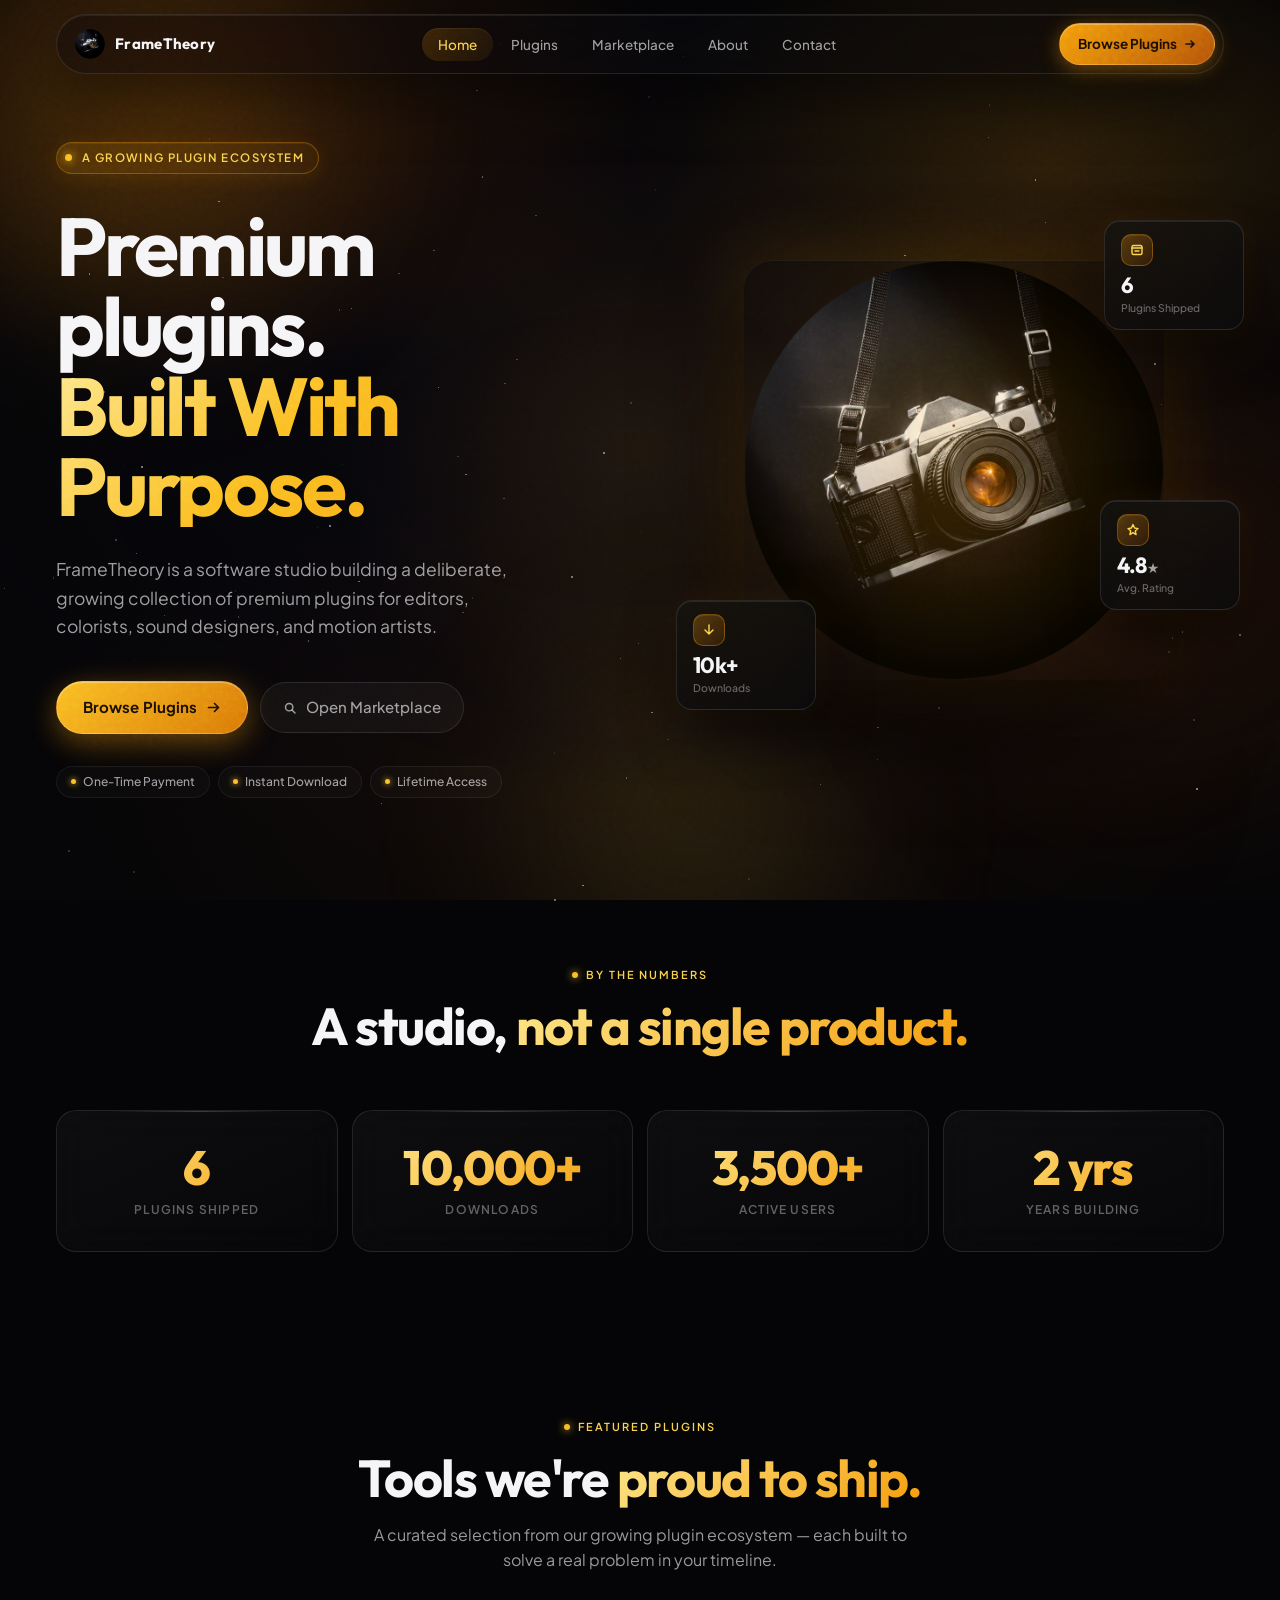
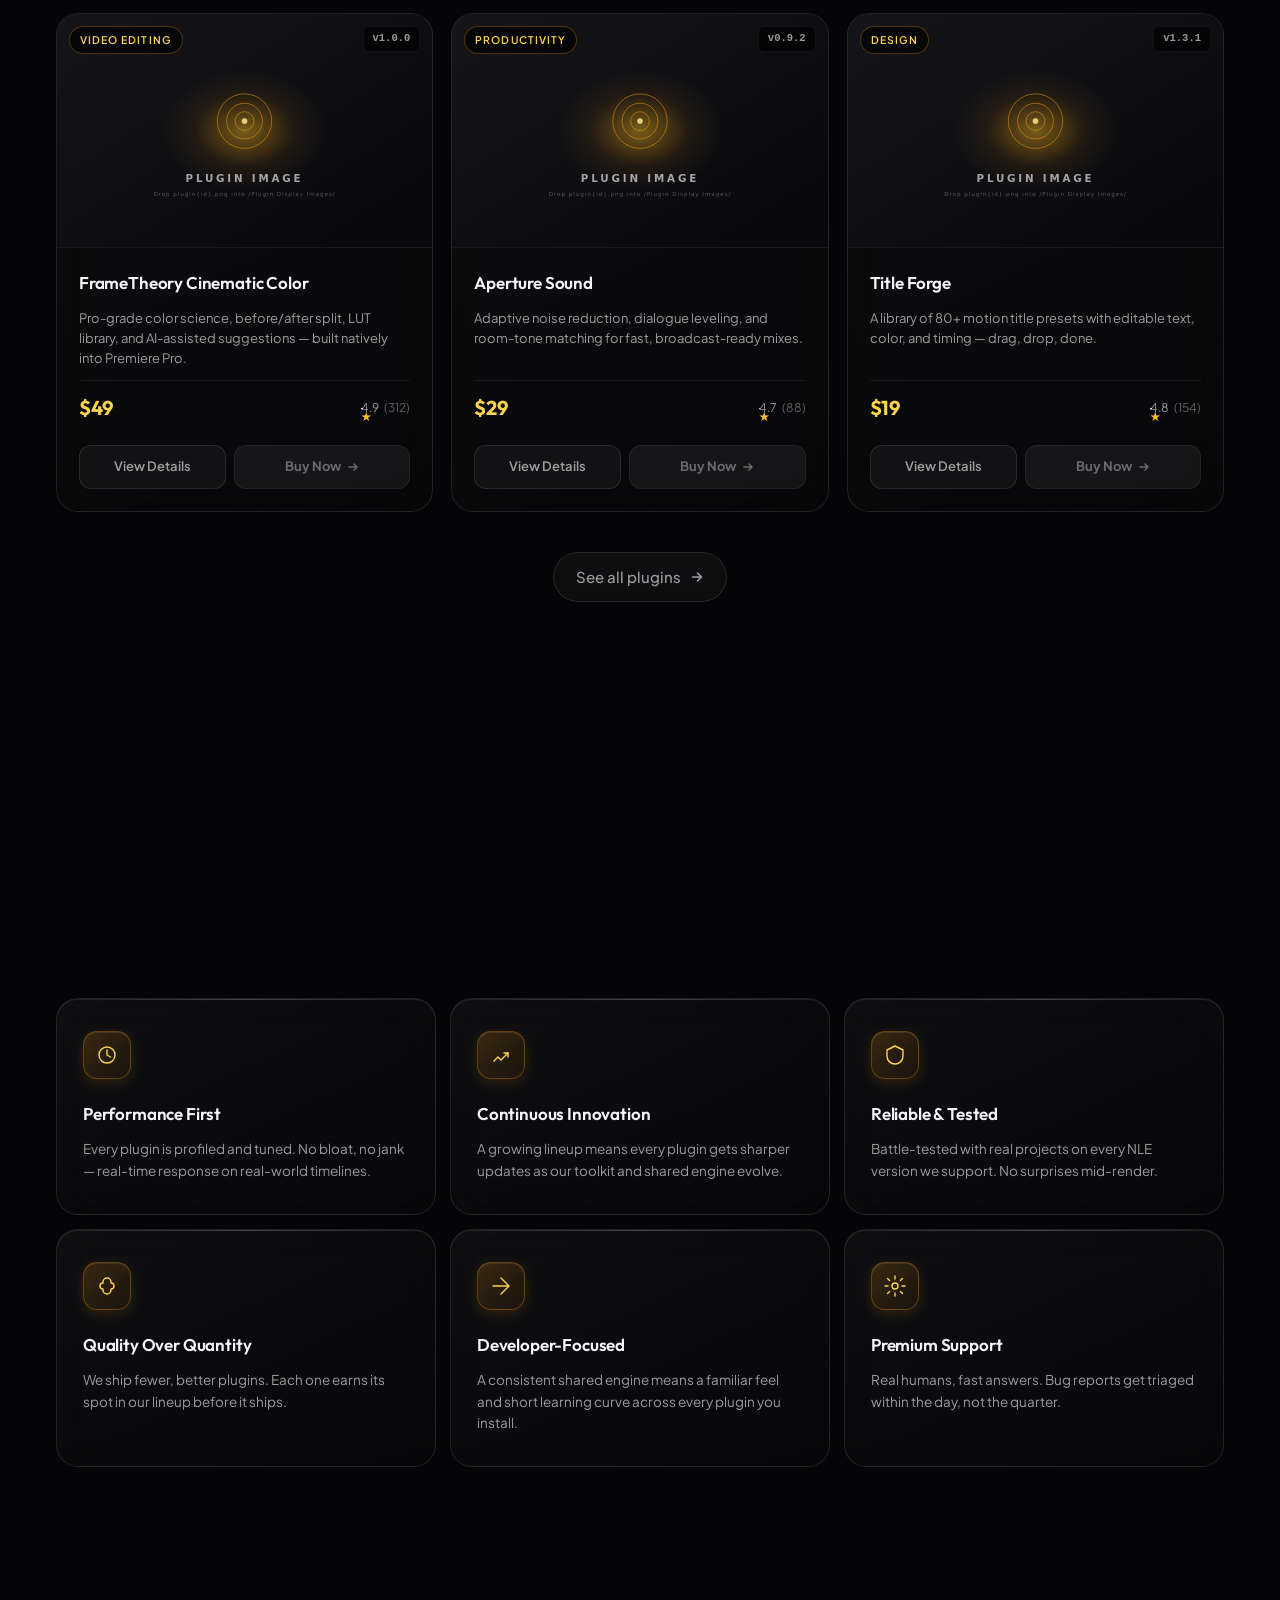
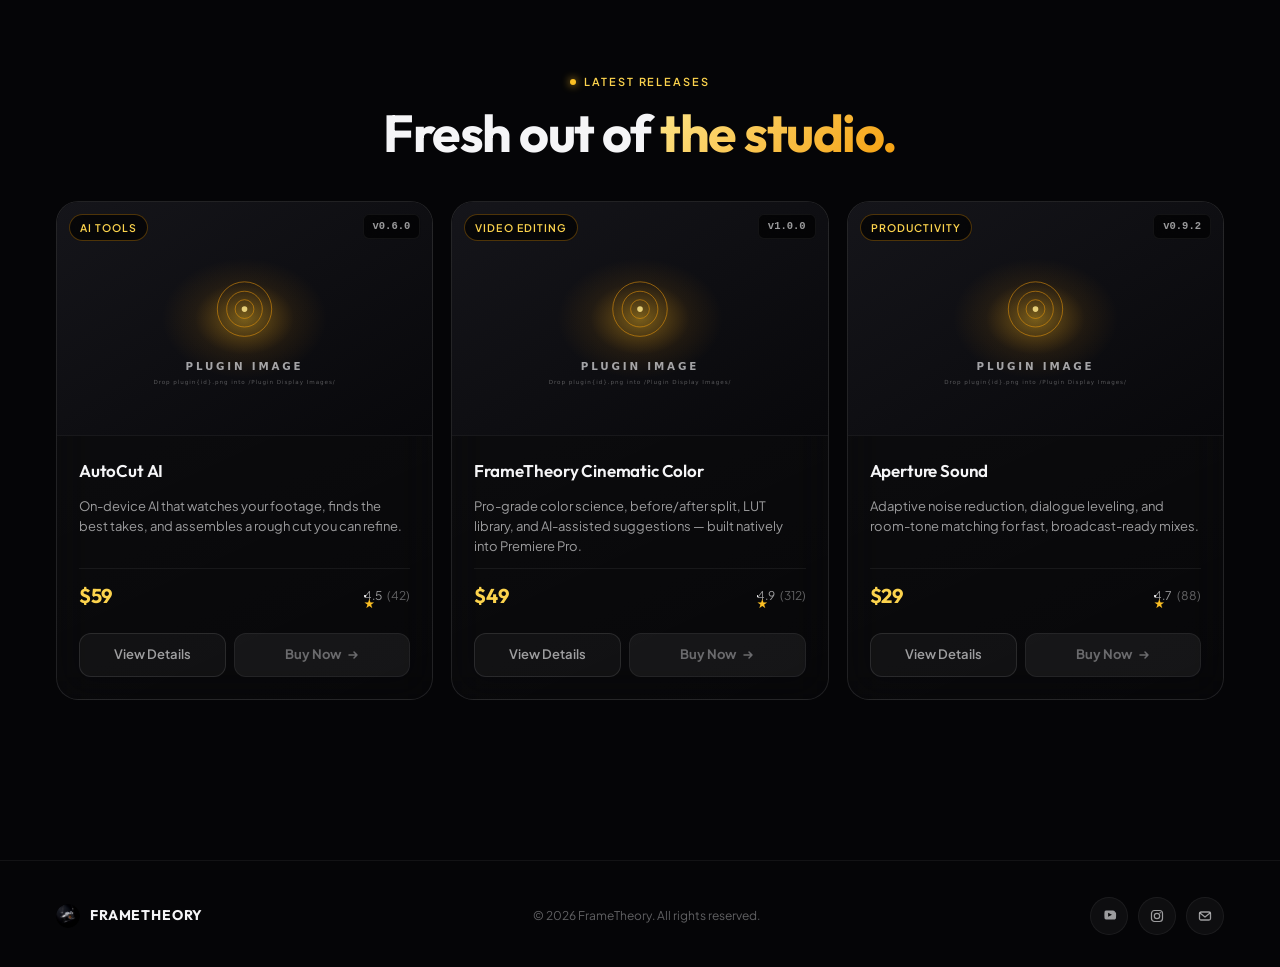
==== commit 9ed1d573: "Transform site into multi-plugin marketplace + studio platform (amber palette derived from camera lo" ====
--- a/index.html
+++ b/index.html
@@ -4,8 +4,8 @@
   <meta charset="UTF-8"/>
   <meta name="viewport" content="width=device-width, initial-scale=1.0, viewport-fit=cover"/>
   <meta name="theme-color" content="#050507"/>
-  <title>FrameTheory — Editing, Reimagined.</title>
-  <meta name="description" content="FrameTheory is a next-generation Adobe Premiere Pro extension. Intelligent tools, real-time performance, cinematic control."/>
+  <title>FrameTheory — Premium Plugins for Modern Editors</title>
+  <meta name="description" content="FrameTheory builds a growing ecosystem of premium plugins for modern creators — color, audio, titles, AI, effects, and more."/>
 
   <link rel="icon" type="image/png" href="frametheory-logo.png"/>
   <link rel="apple-touch-icon" href="frametheory-logo.png"/>
@@ -14,1991 +14,223 @@
   <link rel="preconnect" href="https://fonts.gstatic.com" crossorigin/>
   <link href="https://fonts.googleapis.com/css2?family=Plus+Jakarta+Sans:wght@300;400;500;600;700&family=Outfit:wght@300;400;500;600;700;800;900&display=swap" rel="stylesheet"/>
 
-  <style>
-    /* ============================================================
-       TOKENS
-    ============================================================ */
-    :root {
-      --void:        #050507;
-      --void-deep:   #030305;
-      --surface:     #0a0a0c;
-      --card:        rgba(255,255,255,0.025);
-      --card-2:      rgba(255,255,255,0.04);
-      --card-hover:  rgba(255,255,255,0.06);
-
-      --line:        rgba(255,255,255,0.06);
-      --line-md:     rgba(255,255,255,0.10);
-      --line-br:     rgba(255,255,255,0.16);
-
-      --txt:         #f5f5f7;
-      --txt-sub:     rgba(245,245,247,0.62);
-      --txt-dim:     rgba(245,245,247,0.38);
-      --txt-faint:   rgba(245,245,247,0.20);
-
-      --violet-50:   #f5f3ff;
-      --violet-300:  #c4b5fd;
-      --violet-400:  #a78bfa;
-      --violet-500:  #8b5cf6;
-      --violet-600:  #7c3aed;
-      --violet-700:  #6d28d9;
-      --violet-800:  #5b21b6;
-      --violet-glow: rgba(139,92,246,0.42);
-      --violet-soft: rgba(139,92,246,0.16);
-      --violet-rim:  rgba(139,92,246,0.30);
-
-      --ff-head: 'Outfit', system-ui, sans-serif;
-      --ff-body: 'Plus Jakarta Sans', system-ui, sans-serif;
-
-      --pad-x: clamp(20px, 5vw, 56px);
-      --max-w: 1280px;
-
-      --ease-out: cubic-bezier(.22,1,.36,1);
-      --ease-soft: cubic-bezier(.4,0,.2,1);
-    }
-
-    /* ============================================================
-       BASE
-    ============================================================ */
-    *, *::before, *::after { box-sizing: border-box; margin: 0; padding: 0; }
-    html { scroll-behavior: smooth; -webkit-text-size-adjust: 100%; }
-    body {
-      background: var(--void);
-      color: var(--txt);
-      font-family: var(--ff-body);
-      font-weight: 400;
-      line-height: 1.5;
-      overflow-x: hidden;
-      -webkit-font-smoothing: antialiased;
-      -moz-osx-font-smoothing: grayscale;
-      position: relative;
-      min-height: 100vh;
-    }
-    img { max-width: 100%; display: block; }
-    button { font: inherit; color: inherit; background: none; border: none; cursor: pointer; }
-    a { color: inherit; text-decoration: none; }
-    ::selection { background: rgba(139,92,246,0.35); color: #fff; }
-    ::-webkit-scrollbar { width: 6px; height: 6px; }
-    ::-webkit-scrollbar-track { background: #050507; }
-    ::-webkit-scrollbar-thumb { background: rgba(139,92,246,0.35); border-radius: 99px; }
-    ::-webkit-scrollbar-thumb:hover { background: rgba(139,92,246,0.55); }
-
-    /* ============================================================
-       AMBIENT BACKGROUND — animated orbs + mesh + grain
-    ============================================================ */
-    .ambient {
-      position: fixed; inset: 0;
-      z-index: 0;
-      pointer-events: none;
-      overflow: hidden;
-    }
-    .mesh {
-      position: absolute; inset: 0;
-      background:
-        radial-gradient(ellipse 60% 50% at 18% 12%, rgba(91,33,182,0.20) 0%, transparent 60%),
-        radial-gradient(ellipse 55% 45% at 82% 18%, rgba(124,58,237,0.18) 0%, transparent 60%),
-        radial-gradient(ellipse 70% 50% at 50% 88%, rgba(91,33,182,0.10) 0%, transparent 70%),
-        radial-gradient(ellipse 80% 60% at 50% 50%, rgba(10,8,18,0.6) 0%, transparent 80%);
-    }
-    .orb {
-      position: absolute;
-      border-radius: 50%;
-      filter: blur(80px);
-      opacity: 0.55;
-      will-change: transform;
-    }
-    .orb-1 {
-      width: 520px; height: 520px;
-      top: -140px; left: -120px;
-      background: radial-gradient(circle, rgba(124,58,237,0.55) 0%, rgba(124,58,237,0) 70%);
-      animation: drift1 22s var(--ease-soft) infinite;
-    }
-    .orb-2 {
-      width: 620px; height: 620px;
-      top: 30%; right: -200px;
-      background: radial-gradient(circle, rgba(91,33,182,0.45) 0%, rgba(91,33,182,0) 70%);
-      animation: drift2 28s var(--ease-soft) infinite;
-    }
-    .orb-3 {
-      width: 480px; height: 480px;
-      bottom: -160px; left: 35%;
-      background: radial-gradient(circle, rgba(139,92,246,0.35) 0%, rgba(139,92,246,0) 70%);
-      animation: drift3 26s var(--ease-soft) infinite;
-    }
-    .cursor-glow {
-      position: fixed;
-      top: 0; left: 0;
-      width: 600px; height: 600px;
-      border-radius: 50%;
-      background: radial-gradient(circle, rgba(139,92,246,0.10) 0%, rgba(139,92,246,0) 70%);
-      pointer-events: none;
-      z-index: 1;
-      transform: translate(-50%,-50%) translate3d(var(--mx,50vw), var(--my,50vh), 0);
-      transition: opacity .35s var(--ease-out);
-      mix-blend-mode: screen;
-      will-change: transform;
-    }
-    .grain {
-      position: fixed; inset: 0;
-      pointer-events: none;
-      z-index: 9999;
-      opacity: 0.4;
-      mix-blend-mode: overlay;
-      background-image: url("data:image/svg+xml,%3Csvg viewBox='0 0 200 200' xmlns='http://www.w3.org/2000/svg'%3E%3Cfilter id='n'%3E%3CfeTurbulence type='fractalNoise' baseFrequency='0.9' numOctaves='2' stitchTiles='stitch'/%3E%3C/filter%3E%3Crect width='100%25' height='100%25' filter='url(%23n)' opacity='0.5'/%3E%3C/svg%3E");
-    }
-    .stars { position: fixed; inset: 0; pointer-events: none; z-index: 1; }
-    .star {
-      position: absolute;
-      width: 1.5px; height: 1.5px;
-      background: #fff;
-      border-radius: 50%;
-      animation: sparkle var(--dur,5s) ease-in-out infinite;
-      animation-delay: var(--del,0s);
-    }
-
-    @keyframes drift1 {
-      0%,100% { transform: translate(0,0) scale(1); }
-      50%     { transform: translate(80px,60px) scale(1.08); }
-    }
-    @keyframes drift2 {
-      0%,100% { transform: translate(0,0) scale(1); }
-      50%     { transform: translate(-100px,-40px) scale(1.05); }
-    }
-    @keyframes drift3 {
-      0%,100% { transform: translate(0,0) scale(1); }
-      50%     { transform: translate(60px,-80px) scale(1.1); }
-    }
-    @keyframes sparkle {
-      0%,100% { opacity: 0; transform: scale(0.5); }
-      50%     { opacity: 1; transform: scale(1); }
-    }
-
-    /* ============================================================
-       LAYOUT
-    ============================================================ */
-    .wrap {
-      width: 100%;
-      max-width: var(--max-w);
-      margin: 0 auto;
-      padding: 0 var(--pad-x);
-      position: relative;
-      z-index: 2;
-    }
-    main, section { position: relative; z-index: 2; }
-    .sep { height: 1px; background: linear-gradient(90deg, transparent, var(--line-md), transparent); margin: 0 var(--pad-x); }
-
-    /* ============================================================
-       GLASS UTILITIES
-    ============================================================ */
-    .glass {
-      background: linear-gradient(155deg, rgba(255,255,255,0.05) 0%, rgba(255,255,255,0.015) 100%);
-      backdrop-filter: blur(24px) saturate(160%);
-      -webkit-backdrop-filter: blur(24px) saturate(160%);
-      border: 1px solid var(--line-md);
-      border-radius: 20px;
-      box-shadow:
-        inset 0 1px 0 rgba(255,255,255,0.08),
-        0 30px 80px rgba(0,0,0,0.45);
-    }
-    .glass-soft {
-      background: rgba(255,255,255,0.03);
-      backdrop-filter: blur(18px) saturate(140%);
-      -webkit-backdrop-filter: blur(18px) saturate(140%);
-      border: 1px solid var(--line);
-      border-radius: 16px;
-    }
-
-    /* ============================================================
-       LOGO
-    ============================================================ */
-    .logo-img {
-      display: block;
-      object-fit: contain;
-    }
-
-    /* ============================================================
-       REVEAL
-    ============================================================ */
-    .reveal {
-      opacity: 0;
-      transform: translateY(28px);
-      transition: opacity .9s var(--ease-out), transform .9s var(--ease-out);
-    }
-    .reveal.on { opacity: 1; transform: translateY(0); }
-    .d1 { transition-delay: .08s; }
-    .d2 { transition-delay: .16s; }
-    .d3 { transition-delay: .24s; }
-    .d4 { transition-delay: .32s; }
-    .d5 { transition-delay: .40s; }
-    .d6 { transition-delay: .48s; }
-
-    /* ============================================================
-       NAVIGATION
-    ============================================================ */
-    .nav-wrap {
-      position: fixed;
-      top: 14px; left: 0; right: 0;
-      z-index: 100;
-      display: flex;
-      justify-content: center;
-      padding: 0 var(--pad-x);
-      pointer-events: none;
-    }
-    nav.glass-nav {
-      pointer-events: auto;
-      width: 100%;
-      max-width: 1180px;
-      display: flex; align-items: center; justify-content: space-between;
-      padding: 8px 8px 8px 18px;
-      height: 60px;
-      background: rgba(10,10,14,0.55);
-      backdrop-filter: blur(28px) saturate(180%);
-      -webkit-backdrop-filter: blur(28px) saturate(180%);
-      border: 1px solid var(--line-md);
-      border-radius: 100px;
-      box-shadow:
-        inset 0 1px 0 rgba(255,255,255,0.07),
-        0 20px 60px rgba(0,0,0,0.5),
-        0 0 0 1px rgba(139,92,246,0.02);
-      transition: padding .3s var(--ease-out), background .3s var(--ease-out);
-    }
-    .nav-logo {
-      display: flex; align-items: center; gap: 10px;
-      font-family: var(--ff-head); font-weight: 700; font-size: 15px;
-      letter-spacing: .02em;
-      color: var(--txt);
-      flex-shrink: 0;
-    }
-    .nav-logo img { width: 30px; height: 30px; }
-    .nav-logo-text { white-space: nowrap; }
-
-    .nav-links {
-      display: flex; gap: 2px; list-style: none; align-items: center;
-    }
-    .nav-links a {
-      position: relative;
-      color: var(--txt-sub);
-      font-size: 13.5px;
-      font-weight: 500;
-      padding: 8px 16px;
-      border-radius: 100px;
-      transition: color .2s var(--ease-out), background .2s var(--ease-out);
-      white-space: nowrap;
-    }
-    .nav-links a:hover { color: var(--txt); background: rgba(255,255,255,0.05); }
-    .nav-cta {
-      display: inline-flex; align-items: center; gap: 7px;
-      background: linear-gradient(135deg, var(--violet-600), var(--violet-800));
-      color: #fff; font-weight: 600; font-size: 13.5px;
-      padding: 10px 18px;
-      border-radius: 100px;
-      border: 1px solid rgba(255,255,255,0.12);
-      box-shadow:
-        inset 0 1px 0 rgba(255,255,255,0.18),
-        0 4px 20px rgba(124,58,237,0.45);
-      transition: transform .25s var(--ease-out), box-shadow .25s var(--ease-out), background .25s var(--ease-out);
-      flex-shrink: 0;
-      white-space: nowrap;
-    }
-    .nav-cta:hover {
-      background: linear-gradient(135deg, var(--violet-500), var(--violet-700));
-      transform: translateY(-1px);
-      box-shadow:
-        inset 0 1px 0 rgba(255,255,255,0.22),
-        0 8px 28px rgba(124,58,237,0.6);
-    }
-    .nav-cta svg { transition: transform .25s var(--ease-out); }
-    .nav-cta:hover svg { transform: translateX(2px); }
-
-    .hamburger {
-      display: none;
-      width: 40px; height: 40px;
-      border-radius: 50%;
-      align-items: center; justify-content: center;
-      background: rgba(255,255,255,0.04);
-      border: 1px solid var(--line-md);
-      flex-direction: column; gap: 5px;
-    }
-    .hamburger span {
-      display: block; width: 16px; height: 1.5px;
-      background: var(--txt); border-radius: 2px;
-      transition: transform .3s var(--ease-out), opacity .3s var(--ease-out);
-    }
-    .hamburger.open span:nth-child(1) { transform: translateY(6.5px) rotate(45deg); }
-    .hamburger.open span:nth-child(2) { opacity: 0; }
-    .hamburger.open span:nth-child(3) { transform: translateY(-6.5px) rotate(-45deg); }
-
-    .mobile-nav {
-      position: fixed;
-      top: 86px; left: 16px; right: 16px;
-      z-index: 99;
-      background: rgba(10,10,14,0.85);
-      backdrop-filter: blur(32px) saturate(180%);
-      -webkit-backdrop-filter: blur(32px) saturate(180%);
-      border: 1px solid var(--line-md);
-      border-radius: 22px;
-      padding: 12px;
-      display: none;
-      flex-direction: column;
-      gap: 2px;
-      box-shadow: 0 30px 80px rgba(0,0,0,0.6);
-      transform: translateY(-10px);
-      opacity: 0;
-      transition: transform .3s var(--ease-out), opacity .3s var(--ease-out);
-    }
-    .mobile-nav.open {
-      display: flex;
-      transform: translateY(0);
-      opacity: 1;
-    }
-    .mobile-nav a {
-      color: var(--txt-sub);
-      font-size: 15px; font-weight: 500;
-      padding: 13px 16px;
-      border-radius: 12px;
-      transition: background .2s, color .2s;
-    }
-    .mobile-nav a:hover { background: rgba(255,255,255,0.04); color: var(--txt); }
-    .mobile-nav .mobile-cta {
-      margin-top: 6px;
-      background: linear-gradient(135deg, var(--violet-600), var(--violet-800));
-      color: #fff; font-weight: 600;
-      text-align: center;
-      padding: 14px;
-      border-radius: 14px;
-      box-shadow: 0 6px 24px rgba(124,58,237,0.5);
-    }
-    @media (max-width: 860px) {
-      .nav-links { display: none; }
-      .nav-cta { display: none; }
-      .hamburger { display: flex; }
-    }
-
-    /* ============================================================
-       HERO
-    ============================================================ */
-    #hero {
-      min-height: 100vh;
-      padding-top: 120px;
-      padding-bottom: 80px;
-      display: flex; align-items: center;
-      position: relative;
-    }
-    .hero-inner {
-      width: 100%;
-      display: grid;
-      grid-template-columns: 1.05fr 1fr;
-      gap: 60px;
-      align-items: center;
-    }
-    @media (max-width: 980px) {
-      .hero-inner { grid-template-columns: 1fr; gap: 64px; }
-      #hero { padding-top: 110px; padding-bottom: 60px; }
-    }
-
-    /* Hero text */
-    .hero-text { min-width: 0; }
-    .hero-badge {
-      display: inline-flex; align-items: center; gap: 10px;
-      padding: 6px 14px 6px 8px;
-      background: linear-gradient(135deg, rgba(139,92,246,0.16), rgba(139,92,246,0.06));
-      border: 1px solid rgba(139,92,246,0.28);
-      border-radius: 100px;
-      font-size: 11.5px;
-      font-weight: 600;
-      letter-spacing: .12em;
-      text-transform: uppercase;
-      color: var(--violet-300);
-      backdrop-filter: blur(10px);
-      margin-bottom: 32px;
-      box-shadow: inset 0 1px 0 rgba(255,255,255,0.06), 0 4px 20px rgba(139,92,246,0.12);
-    }
-    .badge-dot {
-      width: 7px; height: 7px;
-      border-radius: 50%;
-      background: var(--violet-400);
-      box-shadow: 0 0 10px var(--violet-400);
-      animation: pulse-dot 2s ease-in-out infinite;
-    }
-    @keyframes pulse-dot {
-      0%,100% { box-shadow: 0 0 0 0 rgba(139,92,246,0.55), 0 0 10px var(--violet-400); }
-      50%     { box-shadow: 0 0 0 7px rgba(139,92,246,0), 0 0 14px var(--violet-400); }
-    }
-    .hero-h1 {
-      font-family: var(--ff-head);
-      font-weight: 700;
-      font-size: clamp(44px, 6.4vw, 84px);
-      line-height: 0.98;
-      letter-spacing: -0.035em;
-      color: var(--txt);
-      margin-bottom: 28px;
-    }
-    .hero-h1 .accent {
-      background: linear-gradient(135deg, #c4b5fd 0%, #a78bfa 40%, #8b5cf6 100%);
-      -webkit-background-clip: text;
-      background-clip: text;
-      color: transparent;
-      display: inline-block;
-    }
-    .hero-p {
-      font-size: clamp(15px, 1.6vw, 17.5px);
-      font-weight: 400;
-      line-height: 1.65;
-      color: var(--txt-sub);
-      max-width: 460px;
-      margin-bottom: 40px;
-    }
-    .hero-btns { display: flex; gap: 12px; flex-wrap: wrap; align-items: center; }
-
-    .btn-primary {
-      display: inline-flex; align-items: center; gap: 9px;
-      background: linear-gradient(135deg, var(--violet-500) 0%, var(--violet-700) 100%);
-      color: #fff;
-      font-family: var(--ff-body);
-      font-size: 15px; font-weight: 600;
-      padding: 15px 28px;
-      border-radius: 100px;
-      border: 1px solid rgba(255,255,255,0.14);
-      box-shadow:
-        inset 0 1px 0 rgba(255,255,255,0.22),
-        0 8px 30px rgba(124,58,237,0.45),
-        0 0 0 0 rgba(139,92,246,0.4);
-      transition: transform .3s var(--ease-out), box-shadow .3s var(--ease-out), background .3s var(--ease-out);
-      letter-spacing: .005em;
-      position: relative;
-      overflow: hidden;
-    }
-    .btn-primary::before {
-      content: '';
-      position: absolute; inset: 0;
-      background: linear-gradient(135deg, rgba(255,255,255,0.2), transparent 50%);
-      opacity: 0;
-      transition: opacity .3s;
-    }
-    .btn-primary:hover {
-      background: linear-gradient(135deg, var(--violet-400) 0%, var(--violet-600) 100%);
-      transform: translateY(-2px);
-      box-shadow:
-        inset 0 1px 0 rgba(255,255,255,0.25),
-        0 14px 40px rgba(124,58,237,0.6),
-        0 0 0 8px rgba(139,92,246,0.08);
-    }
-    .btn-primary:hover::before { opacity: 1; }
-    .btn-primary svg { transition: transform .3s var(--ease-out); }
-    .btn-primary:hover svg { transform: translateX(3px); }
-
-    .btn-ghost {
-      display: inline-flex; align-items: center; gap: 9px;
-      background: rgba(255,255,255,0.04);
-      border: 1px solid var(--line-md);
-      color: var(--txt-sub);
-      font-size: 15px; font-weight: 500;
-      padding: 14px 24px;
-      border-radius: 100px;
-      backdrop-filter: blur(10px);
-      transition: background .25s, color .25s, border-color .25s;
-    }
-    .btn-ghost:hover {
-      background: rgba(255,255,255,0.07);
-      color: var(--txt);
-      border-color: var(--line-br);
-    }
-
-    .hero-tags {
-      display: flex; gap: 8px; flex-wrap: wrap;
-      margin-top: 32px;
-    }
-    .tag {
-      display: inline-flex; align-items: center; gap: 7px;
-      padding: 6px 14px;
-      background: rgba(255,255,255,0.025);
-      border: 1px solid var(--line);
-      border-radius: 100px;
-      font-size: 12px; font-weight: 500;
-      color: var(--txt-sub);
-      backdrop-filter: blur(8px);
-    }
-    .tag-dot {
-      width: 5px; height: 5px;
-      border-radius: 50%;
-      background: var(--violet-400);
-      box-shadow: 0 0 6px var(--violet-400);
-    }
-
-    /* ============================================================
-       HERO VISUAL — Plugin mockup (liquid glass)
-    ============================================================ */
-    .hero-visual {
-      position: relative;
-      min-height: 0;
-      perspective: 1400px;
-    }
-    .device-wrap {
-      position: relative;
-      padding: 30px 36px 40px 28px;
-    }
-    @media (max-width: 540px) {
-      .device-wrap { padding: 0; }
-    }
-
-    .device-frame {
-      position: relative;
-      background: linear-gradient(155deg, rgba(255,255,255,0.07) 0%, rgba(255,255,255,0.02) 100%);
-      border: 1px solid var(--line-md);
-      border-radius: 26px;
-      padding: 4px;
-      backdrop-filter: blur(20px);
-      -webkit-backdrop-filter: blur(20px);
-      box-shadow:
-        inset 0 1px 0 rgba(255,255,255,0.10),
-        0 50px 100px rgba(0,0,0,0.7),
-        0 0 60px rgba(124,58,237,0.18),
-        0 0 0 1px rgba(255,255,255,0.04);
-      transform: rotateY(-7deg) rotateX(4deg);
-      animation: float-device 8s ease-in-out infinite;
-      transform-style: preserve-3d;
-      transition: transform .15s ease;
-    }
-    .device-frame::before {
-      content: '';
-      position: absolute;
-      inset: -1px;
-      border-radius: 26px;
-      background: linear-gradient(135deg, rgba(139,92,246,0.35), transparent 35%, transparent 65%, rgba(139,92,246,0.2));
-      z-index: -1;
-      opacity: 0.45;
-      filter: blur(1px);
-    }
-    @keyframes float-device {
-      0%,100% { transform: rotateY(-7deg) rotateX(4deg) translateY(0); }
-      50%     { transform: rotateY(-7deg) rotateX(4deg) translateY(-14px); }
-    }
-    @media (max-width: 640px) {
-      .device-frame {
-        transform: none !important;
-        animation: float-soft 8s ease-in-out infinite;
-      }
-      @keyframes float-soft {
-        0%,100% { transform: translateY(0); }
-        50%     { transform: translateY(-10px); }
-      }
-    }
-    .device-inner {
-      background: #07070a;
-      border-radius: 22px;
-      overflow: hidden;
-      position: relative;
-    }
-    .device-inner::after {
-      content: '';
-      position: absolute;
-      top: 0; left: 0; right: 0; height: 50%;
-      background: linear-gradient(180deg, rgba(255,255,255,0.025), transparent);
-      pointer-events: none;
-    }
-
-    /* ============================================================
-       FRAMETHEORY PLUGIN MOCKUP — matches the real plugin UI
-    ============================================================ */
-    /* Header */
-    .ne-head {
-      display: flex; align-items: center; justify-content: space-between;
-      gap: 10px;
-      padding: 14px 16px 14px 14px;
-      background: linear-gradient(180deg, rgba(255,255,255,0.028), transparent);
-      border-bottom: 1px solid rgba(255,255,255,0.04);
-    }
-    .ne-brand { display: flex; align-items: center; gap: 12px; min-width: 0; }
-    .ne-logo-box {
-      width: 40px; height: 40px;
-      border-radius: 11px;
-      background: linear-gradient(135deg, rgba(124,58,237,0.42), rgba(91,33,182,0.22));
-      border: 1px solid rgba(139,92,246,0.40);
-      display: flex; align-items: center; justify-content: center;
-      box-shadow: inset 0 1px 0 rgba(255,255,255,0.12), 0 4px 14px rgba(139,92,246,0.22);
-      flex-shrink: 0;
-    }
-    .ne-logo-box img { width: 28px; height: 28px; }
-    .ne-titles { min-width: 0; }
-    .ne-title {
-      font-family: var(--ff-head);
-      font-size: 13px; font-weight: 800;
-      color: var(--txt);
-      letter-spacing: 0.10em;
-      line-height: 1.1;
-    }
-    .ne-sub {
-      font-size: 9.5px;
-      color: var(--txt-dim);
-      letter-spacing: 0.16em;
-      margin-top: 3px;
-      font-weight: 600;
-    }
-    .ne-actions { display: flex; gap: 6px; flex-shrink: 0; }
-    .ne-act {
-      width: 28px; height: 28px;
-      border-radius: 8px;
-      background: rgba(255,255,255,0.04);
-      border: 1px solid var(--line);
-      display: flex; align-items: center; justify-content: center;
-      color: var(--txt-sub);
-      transition: background .2s, color .2s, border-color .2s;
-    }
-    .ne-act:hover {
-      background: rgba(139,92,246,0.14);
-      border-color: rgba(139,92,246,0.35);
-      color: var(--violet-300);
-    }
-
-    /* Tabs */
-    .ne-tabs {
-      display: grid;
-      grid-template-columns: repeat(4, 1fr);
-      gap: 6px;
-      padding: 10px 12px;
-      background: rgba(0,0,0,0.22);
-      border-bottom: 1px solid rgba(255,255,255,0.03);
-    }
-    .ne-tab {
-      position: relative;
-      display: inline-flex; align-items: center; justify-content: center;
-      gap: 6px;
-      font-family: var(--ff-head);
-      font-size: 10px; font-weight: 700;
-      letter-spacing: 0.10em;
-      color: var(--txt-dim);
-      padding: 7px 4px;
-      border-radius: 100px;
-      border: 1px solid transparent;
-      background: transparent;
-      transition: all .2s;
-    }
-    .ne-tab .dot {
-      width: 4px; height: 4px;
-      border-radius: 50%;
-      background: var(--txt-dim);
-    }
-    .ne-tab.active {
-      background: linear-gradient(135deg, rgba(139,92,246,0.24), rgba(91,33,182,0.08));
-      border-color: rgba(139,92,246,0.5);
-      color: var(--violet-300);
-      box-shadow: inset 0 1px 0 rgba(255,255,255,0.06), 0 0 18px rgba(139,92,246,0.20);
-    }
-    .ne-tab.active .dot {
-      background: var(--violet-400);
-      box-shadow: 0 0 5px var(--violet-400);
-    }
-
-    /* Card container */
-    .ne-card {
-      margin: 10px 12px;
-      background: rgba(0,0,0,0.25);
-      border: 1px solid rgba(255,255,255,0.04);
-      border-radius: 13px;
-      overflow: hidden;
-    }
-
-    /* Before/After preview */
-    .ne-preview {
-      position: relative;
-      aspect-ratio: 16/8.2;
-      background:
-        radial-gradient(ellipse 80% 70% at 30% 35%, rgba(255,210,140,0.18) 0%, transparent 65%),
-        linear-gradient(135deg, #4d3416 0%, #76521f 22%, #a87236 45%, #d29a4a 70%, #ecbe6c 100%);
-      overflow: hidden;
-    }
-    .ne-pv-label {
-      position: absolute;
-      top: 10px;
-      background: rgba(0,0,0,0.78);
-      backdrop-filter: blur(4px);
-      color: #fff;
-      font-family: var(--ff-head);
-      font-size: 8.5px;
-      font-weight: 800;
-      letter-spacing: 0.16em;
-      padding: 4px 9px;
-      border-radius: 4px;
-      box-shadow: 0 2px 6px rgba(0,0,0,0.4);
-    }
-    .ne-pv-label.tl { left: 10px; }
-    .ne-pv-label.tr { right: 10px; }
-    .ne-split-line {
-      position: absolute;
-      top: 0; bottom: 0; left: 50%;
-      width: 1.5px;
-      background: rgba(255,255,255,0.9);
-      transform: translateX(-50%);
-      box-shadow: 0 0 8px rgba(255,255,255,0.3);
-    }
-    .ne-split-handle {
-      position: absolute;
-      top: 50%; left: 50%;
-      transform: translate(-50%, -50%);
-      width: 28px; height: 28px;
-      border-radius: 50%;
-      background: linear-gradient(135deg, var(--violet-400), var(--violet-700));
-      border: 1.5px solid rgba(255,255,255,0.95);
-      display: flex; align-items: center; justify-content: center;
-      box-shadow:
-        0 0 20px rgba(139,92,246,0.65),
-        0 4px 10px rgba(0,0,0,0.5),
-        inset 0 1px 0 rgba(255,255,255,0.25);
-      animation: float-soft 4s ease-in-out infinite;
-    }
-
-    /* Preview bar — mode toggles + histogram */
-    .ne-pv-bar {
-      display: flex; align-items: center; justify-content: space-between;
-      padding: 10px 10px;
-      gap: 10px;
-      background: rgba(255,255,255,0.015);
-    }
-    .ne-pv-modes { display: flex; gap: 4px; }
-    .ne-pv-modes button {
-      font-family: var(--ff-head);
-      font-size: 9px; font-weight: 700;
-      letter-spacing: 0.10em;
-      color: var(--txt-dim);
-      padding: 6px 11px;
-      border-radius: 100px;
-      background: rgba(255,255,255,0.03);
-      border: 1px solid var(--line);
-      transition: all .2s;
-    }
-    .ne-pv-modes button.active {
-      background: linear-gradient(135deg, rgba(139,92,246,0.24), rgba(91,33,182,0.08));
-      border-color: rgba(139,92,246,0.45);
-      color: var(--violet-300);
-      box-shadow: 0 0 12px rgba(139,92,246,0.15);
-    }
-    .ne-histogram {
-      width: 70px;
-      height: 24px;
-      flex-shrink: 0;
-      background: rgba(0,0,0,0.35);
-      border-radius: 5px;
-      padding: 2px;
-    }
-
-    /* Section header */
-    .ne-sec-head {
-      display: flex; align-items: center; justify-content: space-between;
-      padding: 13px 14px 6px;
-    }
-    .ne-sec-title {
-      font-family: var(--ff-head);
-      font-size: 10.5px;
-      font-weight: 800;
-      letter-spacing: 0.16em;
-      color: var(--txt);
-    }
-    .ne-sec-meta {
-      font-family: var(--ff-head);
-      font-size: 8.5px;
-      font-weight: 600;
-      letter-spacing: 0.18em;
-      color: var(--txt-dim);
-    }
-
-    /* Color wheels */
-    .ne-wheels {
-      display: grid;
-      grid-template-columns: repeat(3, 1fr);
-      gap: 6px;
-      padding: 10px 12px 16px;
-    }
-    .ne-wheel-col {
-      display: flex; flex-direction: column; align-items: center;
-      min-width: 0;
-    }
-    .ne-wheel {
-      width: 100%;
-      max-width: 78px;
-      aspect-ratio: 1;
-      border-radius: 50%;
-      background:
-        radial-gradient(circle, #08080c 58%, transparent 59%),
-        conic-gradient(from 0deg,
-          #ef4444 0%, #f59e0b 12%, #facc15 25%, #84cc16 37%,
-          #22d3ee 50%, #3b82f6 62%, #a855f7 75%, #ec4899 87%, #ef4444 100%);
-      border: 1.5px solid rgba(255,255,255,0.06);
-      display: flex; align-items: center; justify-content: center;
-      box-shadow:
-        inset 0 0 0 1px rgba(0,0,0,0.5),
-        0 4px 12px rgba(0,0,0,0.5);
-      position: relative;
-    }
-    .ne-wheel-dot {
-      width: 9px; height: 9px;
-      border-radius: 50%;
-      background: rgba(255,255,255,0.95);
-      box-shadow: 0 0 6px rgba(255,255,255,0.4), 0 1px 2px rgba(0,0,0,0.5);
-    }
-    .ne-wheel-name {
-      font-family: var(--ff-head);
-      font-size: 8.5px;
-      font-weight: 700;
-      letter-spacing: 0.16em;
-      color: var(--txt-sub);
-      margin-top: 8px;
-    }
-    .ne-wheel-track {
-      width: 88%;
-      height: 3px;
-      background: rgba(255,255,255,0.06);
-      border-radius: 99px;
-      margin-top: 7px;
-      position: relative;
-    }
-    .ne-wheel-thumb {
-      position: absolute;
-      top: 50%;
-      transform: translate(-50%, -50%);
-      width: 10px; height: 10px;
-      border-radius: 50%;
-      background: linear-gradient(135deg, var(--violet-400), var(--violet-700));
-      box-shadow: 0 0 6px rgba(139,92,246,0.65), inset 0 1px 0 rgba(255,255,255,0.25);
-    }
-
-    /* Status bar */
-    .ne-statusbar {
-      display: flex; align-items: center; justify-content: space-between;
-      padding: 9px 14px;
-      background: rgba(0,0,0,0.45);
-      border-top: 1px solid rgba(255,255,255,0.04);
-      font-size: 9.5px;
-      color: var(--txt-dim);
-      font-weight: 500;
-      letter-spacing: 0.01em;
-    }
-    .ne-statusbar .stat-dot {
-      display: inline-block;
-      width: 6px; height: 6px;
-      border-radius: 50%;
-      background: #22d3ee;
-      box-shadow: 0 0 6px #22d3ee;
-      margin-right: 6px;
-      vertical-align: middle;
-    }
-
-    /* Floating stat pills */
-    .pill {
-      position: absolute;
-      background: linear-gradient(155deg, rgba(20,18,28,0.85), rgba(10,10,14,0.85));
-      border: 1px solid var(--line-md);
-      border-radius: 16px;
-      padding: 13px 16px;
-      backdrop-filter: blur(24px) saturate(180%);
-      -webkit-backdrop-filter: blur(24px) saturate(180%);
-      box-shadow:
-        inset 0 1px 0 rgba(255,255,255,0.08),
-        0 20px 50px rgba(0,0,0,0.6),
-        0 0 30px rgba(139,92,246,0.08);
-      z-index: 5;
-      pointer-events: none;
-      min-width: 140px;
-    }
-    .pill-ic {
-      width: 32px; height: 32px; border-radius: 10px;
-      background: linear-gradient(135deg, rgba(139,92,246,0.28), rgba(91,33,182,0.18));
-      border: 1px solid rgba(139,92,246,0.3);
-      display: flex; align-items: center; justify-content: center;
-      font-size: 15px;
-      margin-bottom: 8px;
-      box-shadow: inset 0 1px 0 rgba(255,255,255,0.08);
-    }
-    .pill-num {
-      font-family: var(--ff-head);
-      font-size: 22px; font-weight: 700;
-      color: var(--txt);
-      line-height: 1;
-      letter-spacing: -0.02em;
-    }
-    .pill-label {
-      font-size: 10.5px;
-      color: var(--txt-dim);
-      margin-top: 4px;
-      font-weight: 500;
-    }
-    .pill-1 { top: -10px; right: -20px; animation: floaty 6s ease-in-out infinite .3s; }
-    .pill-2 { bottom: 100px; right: -16px; animation: floaty 7s ease-in-out infinite 1s; }
-    .pill-3 { bottom: 0; left: -8px; animation: floaty 6.5s ease-in-out infinite .6s; }
-    @keyframes floaty {
-      0%,100% { transform: translateY(0); }
-      50%     { transform: translateY(-10px); }
-    }
-    @media (max-width: 640px) {
-      .pill { position: static; animation: none; min-width: 0; }
-      .pills-flat {
-        display: flex; gap: 10px; flex-wrap: wrap;
-        margin-top: 24px; justify-content: center;
-      }
-      .pills-flat .pill { flex: 1 1 140px; }
-    }
-    @media (min-width: 641px) {
-      .pills-flat { display: none; }
-    }
-
-    /* ============================================================
-       SECTION HEADERS
-    ============================================================ */
-    .eyebrow {
-      display: inline-flex; align-items: center; gap: 8px;
-      font-size: 11px; font-weight: 600;
-      letter-spacing: .18em; text-transform: uppercase;
-      color: var(--violet-300);
-      margin-bottom: 16px;
-    }
-    .eyebrow::before {
-      content: '';
-      width: 6px; height: 6px; border-radius: 50%;
-      background: var(--violet-400);
-      box-shadow: 0 0 8px var(--violet-400);
-    }
-    .h2 {
-      font-family: var(--ff-head);
-      font-size: clamp(30px, 4.2vw, 52px);
-      font-weight: 700;
-      line-height: 1.05;
-      letter-spacing: -0.028em;
-      color: var(--txt);
-    }
-    .h2 .accent {
-      background: linear-gradient(135deg, #c4b5fd, #8b5cf6);
-      -webkit-background-clip: text;
-      background-clip: text;
-      color: transparent;
-    }
-    .h-sub {
-      margin-top: 16px;
-      font-size: 16px;
-      color: var(--txt-sub);
-      line-height: 1.6;
-      max-width: 560px;
-    }
-    .center { text-align: center; }
-    .center .h-sub { margin-left: auto; margin-right: auto; }
-
-    /* ============================================================
-       FEATURES
-    ============================================================ */
-    #features { padding: 120px 0 100px; }
-    .features-grid {
-      display: grid;
-      grid-template-columns: repeat(3, 1fr);
-      gap: 14px;
-      margin-top: 60px;
-    }
-    @media (max-width: 980px) { .features-grid { grid-template-columns: repeat(2, 1fr); } }
-    @media (max-width: 540px) { .features-grid { grid-template-columns: 1fr; } }
-
-    .feat {
-      position: relative;
-      padding: 32px 26px;
-      background: linear-gradient(155deg, rgba(255,255,255,0.045) 0%, rgba(255,255,255,0.012) 100%);
-      border: 1px solid var(--line-md);
-      border-radius: 22px;
-      backdrop-filter: blur(20px) saturate(160%);
-      -webkit-backdrop-filter: blur(20px) saturate(160%);
-      overflow: hidden;
-      transition: transform .4s var(--ease-out), border-color .4s var(--ease-out), background .4s var(--ease-out);
-      box-shadow: inset 0 1px 0 rgba(255,255,255,0.06);
-    }
-    .feat::before {
-      content: '';
-      position: absolute;
-      top: 0; left: 0; right: 0; height: 1px;
-      background: linear-gradient(90deg, transparent, rgba(255,255,255,0.18), transparent);
-    }
-    .feat::after {
-      content: '';
-      position: absolute;
-      width: 200px; height: 200px;
-      bottom: -100px; right: -100px;
-      background: radial-gradient(circle, rgba(139,92,246,0.18) 0%, transparent 70%);
-      pointer-events: none;
-      opacity: 0;
-      transition: opacity .4s var(--ease-out);
-    }
-    .feat:hover {
-      transform: translateY(-4px);
-      border-color: rgba(139,92,246,0.32);
-      background: linear-gradient(155deg, rgba(255,255,255,0.06) 0%, rgba(139,92,246,0.04) 100%);
-    }
-    .feat:hover::after { opacity: 1; }
-    .feat-ic {
-      width: 48px; height: 48px;
-      border-radius: 14px;
-      background: linear-gradient(135deg, rgba(139,92,246,0.18), rgba(91,33,182,0.08));
-      border: 1px solid rgba(139,92,246,0.25);
-      display: flex; align-items: center; justify-content: center;
-      margin-bottom: 22px;
-      box-shadow: inset 0 1px 0 rgba(255,255,255,0.08), 0 4px 14px rgba(139,92,246,0.15);
-      color: var(--violet-300);
-    }
-    .feat-title {
-      font-family: var(--ff-head);
-      font-size: 17px; font-weight: 600;
-      color: var(--txt);
-      margin-bottom: 12px;
-      letter-spacing: -0.01em;
-    }
-    .feat-desc {
-      font-size: 13.5px;
-      line-height: 1.6;
-      color: var(--txt-sub);
-    }
-
-    /* ============================================================
-       PERFORMANCE
-    ============================================================ */
-    #perf { padding: 40px 0 100px; }
-    .perf-card {
-      position: relative;
-      padding: clamp(36px, 5vw, 64px);
-      background: linear-gradient(155deg, rgba(255,255,255,0.04) 0%, rgba(255,255,255,0.012) 100%);
-      border: 1px solid var(--line-md);
-      border-radius: 32px;
-      backdrop-filter: blur(24px) saturate(180%);
-      -webkit-backdrop-filter: blur(24px) saturate(180%);
-      box-shadow: inset 0 1px 0 rgba(255,255,255,0.06), 0 40px 100px rgba(0,0,0,0.4);
-      overflow: hidden;
-    }
-    .perf-card::before {
-      content: '';
-      position: absolute;
-      top: -100px; right: -100px;
-      width: 360px; height: 360px;
-      border-radius: 50%;
-      background: radial-gradient(circle, rgba(139,92,246,0.12) 0%, transparent 70%);
-      pointer-events: none;
-      animation: pulse-orb 8s ease-in-out infinite;
-    }
-    .perf-card::after {
-      content: '';
-      position: absolute;
-      bottom: -100px; left: -100px;
-      width: 300px; height: 300px;
-      border-radius: 50%;
-      background: radial-gradient(circle, rgba(91,33,182,0.10) 0%, transparent 70%);
-      pointer-events: none;
-      animation: pulse-orb 10s ease-in-out infinite reverse;
-    }
-    @keyframes pulse-orb {
-      0%,100% { opacity: .4; transform: scale(1); }
-      50%     { opacity: .7; transform: scale(1.1); }
-    }
-    .perf-grid {
-      position: relative;
-      z-index: 2;
-      display: grid;
-      grid-template-columns: 1fr 1.3fr;
-      gap: 60px;
-      align-items: start;
-    }
-    @media (max-width: 980px) { .perf-grid { grid-template-columns: 1fr; gap: 48px; } }
-
-    .perf-h {
-      font-family: var(--ff-head);
-      font-size: clamp(28px, 3.8vw, 44px);
-      font-weight: 700;
-      line-height: 1.05;
-      letter-spacing: -0.025em;
-      margin: 18px 0 20px;
-    }
-    .perf-p {
-      font-size: 15px;
-      color: var(--txt-sub);
-      line-height: 1.65;
-      margin-bottom: 32px;
-    }
-    .check-list { display: flex; flex-direction: column; gap: 14px; }
-    .check {
-      display: flex; align-items: center; gap: 12px;
-      font-size: 14px;
-      color: var(--txt-sub);
-    }
-    .check-ic {
-      width: 22px; height: 22px;
-      border-radius: 50%;
-      background: linear-gradient(135deg, rgba(139,92,246,0.25), rgba(91,33,182,0.15));
-      border: 1px solid rgba(139,92,246,0.35);
-      display: flex; align-items: center; justify-content: center;
-      flex-shrink: 0;
-      color: var(--violet-300);
-    }
-
-    .metrics {
-      display: grid;
-      grid-template-columns: repeat(3, 1fr);
-      gap: 14px;
-      margin-bottom: 16px;
-    }
-    @media (max-width: 600px) { .metrics { grid-template-columns: 1fr 1fr; } }
-    @media (max-width: 420px) { .metrics { grid-template-columns: 1fr; } }
-    .metric {
-      background: linear-gradient(155deg, rgba(255,255,255,0.04), rgba(255,255,255,0.01));
-      border: 1px solid var(--line);
-      border-radius: 18px;
-      padding: 20px 18px;
-      backdrop-filter: blur(14px);
-      box-shadow: inset 0 1px 0 rgba(255,255,255,0.04);
-    }
-    .metric-num {
-      font-family: var(--ff-head);
-      font-size: 30px; font-weight: 700;
-      letter-spacing: -0.025em;
-      color: var(--txt);
-      line-height: 1;
-      margin-bottom: 6px;
-    }
-    .metric-num .small { font-size: 14px; font-weight: 500; color: var(--txt-sub); }
-    .metric-label { font-size: 11.5px; color: var(--txt-dim); font-weight: 500; }
-    .metric-sub { font-size: 10.5px; color: var(--txt-faint); margin-top: 2px; }
-    .spark { margin-top: 10px; }
-
-    .prog-card {
-      background: linear-gradient(155deg, rgba(255,255,255,0.04), rgba(255,255,255,0.01));
-      border: 1px solid var(--line);
-      border-radius: 18px;
-      padding: 22px;
-      margin-bottom: 14px;
-      backdrop-filter: blur(14px);
-    }
-    .prog-row { display: flex; justify-content: space-between; gap: 16px; margin-bottom: 12px; }
-    .prog-title { font-size: 14px; font-weight: 600; color: var(--txt); }
-    .prog-sub { font-size: 12px; color: var(--txt-dim); margin-top: 4px; }
-    .prog-val { font-size: 16px; font-weight: 700; color: var(--violet-300); font-family: var(--ff-head); flex-shrink: 0; }
-    .prog-track {
-      height: 6px;
-      background: rgba(255,255,255,0.06);
-      border-radius: 99px;
-      overflow: hidden;
-      position: relative;
-    }
-    .prog-fill {
-      height: 100%;
-      width: 0;
-      background: linear-gradient(90deg, var(--violet-600), var(--violet-400));
-      border-radius: 99px;
-      box-shadow: 0 0 12px rgba(139,92,246,0.5);
-      transition: width 1.6s var(--ease-out);
-    }
-
-    .status {
-      background: linear-gradient(155deg, rgba(255,255,255,0.04), rgba(255,255,255,0.01));
-      border: 1px solid var(--line);
-      border-radius: 16px;
-      padding: 16px 20px;
-      display: flex; align-items: center; justify-content: space-between;
-      gap: 16px; flex-wrap: wrap;
-      backdrop-filter: blur(14px);
-    }
-    .status-left { display: flex; align-items: center; gap: 12px; }
-    .status-dot {
-      width: 8px; height: 8px;
-      border-radius: 50%;
-      background: #34d399;
-      box-shadow: 0 0 10px #34d399;
-      animation: pulse-green 2s ease-in-out infinite;
-    }
-    @keyframes pulse-green {
-      0%,100% { box-shadow: 0 0 0 0 rgba(52,211,153,0.45), 0 0 10px #34d399; }
-      50%     { box-shadow: 0 0 0 8px rgba(52,211,153,0), 0 0 12px #34d399; }
-    }
-    .status-title { font-size: 13.5px; font-weight: 600; color: var(--txt); }
-    .status-sub { font-size: 11.5px; color: var(--txt-dim); margin-top: 2px; }
-    .status-tags { display: flex; gap: 8px; flex-wrap: wrap; }
-    .status-tag {
-      display: inline-flex; align-items: center; gap: 5px;
-      background: rgba(255,255,255,0.04);
-      border: 1px solid var(--line);
-      border-radius: 100px;
-      padding: 5px 11px;
-      font-size: 11.5px;
-      color: var(--txt-sub);
-    }
-
-    /* ============================================================
-       CTA
-    ============================================================ */
-    #cta { padding: 40px 0 120px; }
-    .cta-card {
-      position: relative;
-      padding: clamp(48px, 7vw, 80px) clamp(28px, 5vw, 60px);
-      background:
-        radial-gradient(ellipse 60% 80% at 50% 50%, rgba(139,92,246,0.12) 0%, transparent 60%),
-        linear-gradient(155deg, rgba(255,255,255,0.05) 0%, rgba(255,255,255,0.015) 100%);
-      border: 1px solid var(--line-md);
-      border-radius: 36px;
-      backdrop-filter: blur(28px) saturate(180%);
-      -webkit-backdrop-filter: blur(28px) saturate(180%);
-      box-shadow: inset 0 1px 0 rgba(255,255,255,0.07), 0 50px 120px rgba(0,0,0,0.5);
-      display: grid;
-      grid-template-columns: 0.85fr 1fr;
-      gap: 60px;
-      align-items: center;
-      overflow: hidden;
-    }
-    .cta-card::before {
-      content: '';
-      position: absolute;
-      inset: 0;
-      background: linear-gradient(135deg, rgba(139,92,246,0.10), transparent 30%, transparent 70%, rgba(139,92,246,0.08));
-      pointer-events: none;
-      opacity: 0.7;
-      mix-blend-mode: screen;
-    }
-    @media (max-width: 860px) {
-      .cta-card { grid-template-columns: 1fr; gap: 40px; }
-    }
-
-    .cta-logo-block {
-      display: flex; align-items: center; justify-content: center;
-      position: relative;
-      padding: 20px;
-    }
-    .cta-logo-img {
-      width: clamp(150px, 22vw, 240px);
-      height: auto;
-      animation: float-soft 6s ease-in-out infinite;
-      position: relative;
-      z-index: 2;
-    }
-    .cta-ring {
-      position: absolute;
-      top: 50%; left: 50%;
-      transform: translate(-50%, -50%);
-      border-radius: 50%;
-      border: 1px solid rgba(139,92,246,0.18);
-      animation: pulse-ring 4s ease-in-out infinite;
-    }
-    .cta-ring.r1 { width: clamp(220px, 32vw, 340px); height: clamp(220px, 32vw, 340px); }
-    .cta-ring.r2 {
-      width: clamp(290px, 42vw, 440px); height: clamp(290px, 42vw, 440px);
-      border-color: rgba(139,92,246,0.10);
-      animation-delay: .5s;
-    }
-    .cta-ring.r3 {
-      width: clamp(360px, 52vw, 540px); height: clamp(360px, 52vw, 540px);
-      border-color: rgba(139,92,246,0.05);
-      animation-delay: 1s;
-    }
-
-    .cta-content { position: relative; z-index: 2; }
-    .cta-h {
-      font-family: var(--ff-head);
-      font-size: clamp(28px, 3.6vw, 46px);
-      font-weight: 700;
-      letter-spacing: -0.028em;
-      line-height: 1.05;
-      margin-bottom: 18px;
-    }
-    .cta-sub {
-      font-size: 15.5px;
-      color: var(--txt-sub);
-      line-height: 1.6;
-      margin-bottom: 32px;
-      max-width: 480px;
-    }
-    .cta-perks {
-      display: flex; flex-direction: column; gap: 12px;
-      margin-bottom: 36px;
-    }
-    .perk {
-      display: flex; align-items: center; gap: 12px;
-      font-size: 14px;
-      color: var(--txt-sub);
-    }
-    .perk-ic {
-      width: 28px; height: 28px;
-      border-radius: 8px;
-      background: rgba(139,92,246,0.12);
-      border: 1px solid rgba(139,92,246,0.22);
-      display: flex; align-items: center; justify-content: center;
-      color: var(--violet-300);
-      flex-shrink: 0;
-    }
-
-    .btn-cta {
-      display: inline-flex; align-items: center; gap: 10px;
-      background: linear-gradient(135deg, var(--violet-500), var(--violet-700));
-      color: #fff;
-      font-family: var(--ff-body);
-      font-size: 16px; font-weight: 600;
-      padding: 17px 36px;
-      border-radius: 100px;
-      border: 1px solid rgba(255,255,255,0.16);
-      box-shadow:
-        inset 0 1px 0 rgba(255,255,255,0.25),
-        0 12px 40px rgba(124,58,237,0.55),
-        0 0 0 0 rgba(139,92,246,0.4);
-      transition: transform .3s var(--ease-out), box-shadow .3s var(--ease-out), background .3s var(--ease-out);
-      position: relative;
-      overflow: hidden;
-    }
-    .btn-cta:hover {
-      background: linear-gradient(135deg, var(--violet-400), var(--violet-600));
-      transform: translateY(-2px);
-      box-shadow:
-        inset 0 1px 0 rgba(255,255,255,0.28),
-        0 18px 50px rgba(124,58,237,0.65),
-        0 0 0 10px rgba(139,92,246,0.08);
-    }
-    .btn-cta svg { transition: transform .3s var(--ease-out); }
-    .btn-cta:hover svg { transform: translateX(3px); }
-
-    /* ============================================================
-       FOOTER
-    ============================================================ */
-    footer {
-      border-top: 1px solid var(--line);
-      padding: 36px 0 32px;
-      position: relative;
-      z-index: 2;
-    }
-    .footer-inner {
-      display: flex; align-items: center; justify-content: space-between;
-      flex-wrap: wrap; gap: 24px;
-    }
-    @media (max-width: 640px) {
-      .footer-inner { flex-direction: column; gap: 20px; text-align: center; }
-    }
-    .footer-brand { display: flex; align-items: center; gap: 10px; }
-    .footer-brand img { width: 24px; height: 24px; }
-    .footer-name { font-family: var(--ff-head); font-size: 14px; font-weight: 700; letter-spacing: .04em; color: var(--txt); }
-    .footer-copy { font-size: 12px; color: var(--txt-dim); }
-    .footer-socials { display: flex; gap: 10px; }
-    .soc {
-      width: 38px; height: 38px;
-      border-radius: 50%;
-      background: rgba(255,255,255,0.04);
-      border: 1px solid var(--line);
-      display: flex; align-items: center; justify-content: center;
-      color: var(--txt-sub);
-      transition: background .2s, color .2s, border-color .2s, transform .2s;
-    }
-    .soc:hover {
-      background: rgba(139,92,246,0.15);
-      border-color: rgba(139,92,246,0.3);
-      color: var(--violet-300);
-      transform: translateY(-2px);
-    }
-
-    /* ============================================================
-       MOTION REDUCTION
-    ============================================================ */
-    @media (prefers-reduced-motion: reduce) {
-      *, *::before, *::after {
-        animation-duration: 0.001ms !important;
-        animation-iteration-count: 1 !important;
-        transition-duration: 0.001ms !important;
-      }
-    }
-  </style>
+  <link rel="stylesheet" href="assets/styles.css"/>
 </head>
 <body>
 
-<!-- AMBIENT BACKGROUND -->
-<div class="ambient" aria-hidden="true">
-  <div class="mesh"></div>
-  <div class="orb orb-1"></div>
-  <div class="orb orb-2"></div>
-  <div class="orb orb-3"></div>
-</div>
-<div class="cursor-glow" aria-hidden="true"></div>
-<div class="stars" id="stars" aria-hidden="true"></div>
-<div class="grain" aria-hidden="true"></div>
-
-<!-- NAVIGATION -->
-<div class="nav-wrap">
-  <nav class="glass-nav" id="nav">
-    <a href="#" class="nav-logo">
-      <img src="frametheory-logo.png" alt="FrameTheory" class="logo-img"/>
-      <span class="nav-logo-text">FrameTheory</span>
-    </a>
-
-    <ul class="nav-links">
-      <li><a href="#features">Features</a></li>
-      <li><a href="#perf">Benefits</a></li>
-      <li><a href="#cta">Download</a></li>
-    </ul>
-
-    <!-- PAYHIP NAV BUTTON — Replace href -->
-    <a href="#payhip-link-here" class="nav-cta">
-      Get The Plugin
-      <svg width="12" height="12" viewBox="0 0 12 12" fill="none" aria-hidden="true">
-        <path d="M2 6h8M7 3l3 3-3 3" stroke="currentColor" stroke-width="1.5" stroke-linecap="round" stroke-linejoin="round"/>
-      </svg>
-    </a>
-
-    <button class="hamburger" id="hamburger" aria-label="Open menu" aria-expanded="false">
-      <span></span><span></span><span></span>
-    </button>
-  </nav>
-</div>
-
-<!-- MOBILE DRAWER -->
-<div class="mobile-nav" id="mobile-nav" role="dialog" aria-label="Mobile navigation">
-  <a href="#features" onclick="closeMobile()">Features</a>
-  <a href="#perf" onclick="closeMobile()">Benefits</a>
-  <a href="#cta" onclick="closeMobile()">Download</a>
-  <!-- PAYHIP MOBILE BUTTON -->
-  <a href="#payhip-link-here" class="mobile-cta" onclick="closeMobile()">Get The Plugin →</a>
-</div>
-
-<!-- =================== HERO =================== -->
-<section id="hero">
+<!-- HERO -->
+<section class="hero">
   <div class="wrap">
     <div class="hero-inner">
 
-      <!-- LEFT: copy -->
       <div class="hero-text">
         <div class="hero-badge reveal">
           <span class="badge-dot"></span>
-          Next-Gen Editing Extension
+          A Growing Plugin Ecosystem
         </div>
 
         <h1 class="hero-h1 reveal d1">
-          Editing,<br/>
-          <span class="accent">Reimagined.</span>
+          Premium plugins.<br/>
+          <span class="accent">Built With Purpose.</span>
         </h1>
 
         <p class="hero-p reveal d2">
-          FrameTheory is a powerful editing extension that supercharges your workflow with intelligent tools, real-time performance, and next-level creative control.
+          FrameTheory is a software studio building a deliberate, growing
+          collection of premium plugins for editors, colorists, sound
+          designers, and motion artists.
         </p>
 
         <div class="hero-btns reveal d3">
-          <!-- PAYHIP PRIMARY BUTTON — Replace href -->
-          <a href="#payhip-link-here" class="btn-primary">
-            Get The Plugin
+          <a href="plugins.html" class="btn-primary">
+            Browse Plugins
             <svg width="15" height="15" viewBox="0 0 15 15" fill="none" aria-hidden="true">
-              <path d="M2.5 7.5h10M8.5 3.5l4 4-4 4" stroke="currentColor" stroke-width="1.6" stroke-linecap="round" stroke-linejoin="round"/>
+              <path d="M2.5 7.5h10M8.5 3.5l4 4-4 4" stroke="currentColor" stroke-width="1.7" stroke-linecap="round" stroke-linejoin="round"/>
             </svg>
           </a>
-          <a href="#features" class="btn-ghost">
-            <svg width="14" height="14" viewBox="0 0 14 14" fill="none" aria-hidden="true">
-              <circle cx="7" cy="7" r="5.5" stroke="currentColor" stroke-width="1.3"/>
-              <path d="M5.7 4.6v4.8L9.4 7 5.7 4.6z" fill="currentColor"/>
-            </svg>
-            See It In Action
+          <a href="marketplace.html" class="btn-ghost">
+            <svg width="14" height="14" viewBox="0 0 14 14" fill="none" stroke="currentColor" stroke-width="1.4" stroke-linecap="round" stroke-linejoin="round" aria-hidden="true"><circle cx="6.2" cy="6.2" r="3.7"/><path d="M9 9l3 3"/></svg>
+            Open Marketplace
           </a>
         </div>
 
         <div class="hero-tags reveal d4">
-          <span class="tag"><span class="tag-dot"></span> Built for Creators</span>
-          <span class="tag"><span class="tag-dot"></span> Blazing Fast</span>
-          <span class="tag"><span class="tag-dot"></span> Trusted Worldwide</span>
-        </div>
-      </div>
-
-      <!-- RIGHT: plugin mockup -->
+          <span class="tag"><span class="tag-dot"></span> One-Time Payment</span>
+          <span class="tag"><span class="tag-dot"></span> Instant Download</span>
+          <span class="tag"><span class="tag-dot"></span> Lifetime Access</span>
+        </div>
+      </div>
+
       <div class="hero-visual reveal d2">
-        <div class="device-wrap">
-          <div class="device-frame" id="device">
-            <div class="device-inner">
-
-              <!-- Header: logo + title + actions -->
-              <div class="ne-head">
-                <div class="ne-brand">
-                  <div class="ne-logo-box">
-                    <img src="frametheory-logo.png" alt=""/>
-                  </div>
-                  <div class="ne-titles">
-                    <div class="ne-title">FrameTheory</div>
-                    <div class="ne-sub">CINEMATIC COLOR · V1.0</div>
-                  </div>
-                </div>
-                <div class="ne-actions">
-                  <button class="ne-act" aria-label="Undo">
-                    <svg width="11" height="11" viewBox="0 0 12 12" fill="none" stroke="currentColor" stroke-width="1.4" stroke-linecap="round" stroke-linejoin="round"><path d="M3.5 4L1.5 6l2 2"/><path d="M1.5 6h5.5a3 3 0 0 1 3 3v1"/></svg>
-                  </button>
-                  <button class="ne-act" aria-label="Redo">
-                    <svg width="11" height="11" viewBox="0 0 12 12" fill="none" stroke="currentColor" stroke-width="1.4" stroke-linecap="round" stroke-linejoin="round"><path d="M8.5 4l2 2-2 2"/><path d="M10.5 6H5a3 3 0 0 0-3 3v1"/></svg>
-                  </button>
-                  <button class="ne-act" aria-label="History">
-                    <svg width="11" height="11" viewBox="0 0 12 12" fill="none" stroke="currentColor" stroke-width="1.4" stroke-linecap="round" stroke-linejoin="round"><circle cx="6" cy="6" r="4.5"/><path d="M6 3.5V6l1.8 1.1"/></svg>
-                  </button>
-                </div>
-              </div>
-
-              <!-- Tabs -->
-              <div class="ne-tabs">
-                <button class="ne-tab active"><span class="dot"></span>COLOR</button>
-                <button class="ne-tab"><span class="dot"></span>LUTS</button>
-                <button class="ne-tab"><span class="dot"></span>PRESETS</button>
-                <button class="ne-tab"><span class="dot"></span>AI</button>
-              </div>
-
-              <!-- Before/After preview card -->
-              <div class="ne-card">
-                <div class="ne-preview">
-                  <div class="ne-pv-label tl">BEFORE</div>
-                  <div class="ne-pv-label tr">AFTER</div>
-                  <div class="ne-split-line">
-                    <div class="ne-split-handle">
-                      <svg width="10" height="10" viewBox="0 0 10 10" fill="none" stroke="white" stroke-width="1.4" stroke-linecap="round"><path d="M3.5 2.8v4.4M6.5 2.8v4.4"/></svg>
-                    </div>
-                  </div>
-                </div>
-                <div class="ne-pv-bar">
-                  <div class="ne-pv-modes">
-                    <button class="active">SPLIT</button>
-                    <button>BEFORE</button>
-                    <button>AFTER</button>
-                  </div>
-                  <svg class="ne-histogram" viewBox="0 0 70 22" preserveAspectRatio="none" aria-hidden="true">
-                    <defs>
-                      <linearGradient id="histGrad" x1="0" x2="1" y1="0" y2="0">
-                        <stop offset="0%" stop-color="#ef4444"/>
-                        <stop offset="30%" stop-color="#f59e0b"/>
-                        <stop offset="55%" stop-color="#22d3ee"/>
-                        <stop offset="80%" stop-color="#a855f7"/>
-                        <stop offset="100%" stop-color="#ec4899"/>
-                      </linearGradient>
-                    </defs>
-                    <path d="M0,22 L4,17 L9,12 L16,7 L24,4 L33,3 L42,5 L50,8 L58,13 L65,17 L70,22 Z" fill="url(#histGrad)" opacity="0.9"/>
-                  </svg>
-                </div>
-              </div>
-
-              <!-- Color wheels section -->
-              <div class="ne-card">
-                <div class="ne-sec-head">
-                  <div class="ne-sec-title">COLOR WHEELS</div>
-                  <div class="ne-sec-meta">LIFT · GAMMA · GAIN</div>
-                </div>
-                <div class="ne-wheels">
-                  <div class="ne-wheel-col">
-                    <div class="ne-wheel"><div class="ne-wheel-dot"></div></div>
-                    <div class="ne-wheel-name">SHADOWS</div>
-                    <div class="ne-wheel-track"><div class="ne-wheel-thumb" style="left:30%;"></div></div>
-                  </div>
-                  <div class="ne-wheel-col">
-                    <div class="ne-wheel"><div class="ne-wheel-dot"></div></div>
-                    <div class="ne-wheel-name">MIDTONES</div>
-                    <div class="ne-wheel-track"><div class="ne-wheel-thumb" style="left:50%;"></div></div>
-                  </div>
-                  <div class="ne-wheel-col">
-                    <div class="ne-wheel"><div class="ne-wheel-dot"></div></div>
-                    <div class="ne-wheel-name">HIGHLIGHTS</div>
-                    <div class="ne-wheel-track"><div class="ne-wheel-thumb" style="left:72%;"></div></div>
-                  </div>
-                </div>
-              </div>
-
-              <!-- Status bar -->
-              <div class="ne-statusbar">
-                <span><span class="stat-dot"></span>Standalone preview</span>
-                <span>No clip selected</span>
-              </div>
-            </div>
-          </div>
-
-          <!-- Floating stat pills (desktop / tablet) -->
+        <div class="hero-camera-wrap">
+          <div class="hero-camera-glow"></div>
+          <img src="frametheory-logo.png" alt="FrameTheory" class="hero-camera"/>
+
           <div class="pill pill-1">
             <div class="pill-ic">
-              <svg width="14" height="14" viewBox="0 0 14 14" fill="none"><path d="M8 1L2 8h4l-1 5 6-7H7l1-5z" fill="currentColor" stroke="currentColor" stroke-width="1" stroke-linejoin="round" style="color:#c4b5fd"/></svg>
+              <svg width="14" height="14" viewBox="0 0 14 14" fill="none" stroke="currentColor" stroke-width="1.4" stroke-linecap="round" stroke-linejoin="round"><rect x="2" y="2.5" width="10" height="9" rx="1.5"/><path d="M2 5h10M5 8h4"/></svg>
             </div>
-            <div class="pill-num">2.4×</div>
-            <div class="pill-label">Faster Workflow</div>
+            <div class="pill-num">6</div>
+            <div class="pill-label">Plugins Shipped</div>
           </div>
           <div class="pill pill-2">
             <div class="pill-ic">
-              <svg width="14" height="14" viewBox="0 0 14 14" fill="none" stroke="#c4b5fd" stroke-width="1.4"><circle cx="7" cy="7" r="5.5"/><path d="M7 4v3l2 1.5"/></svg>
+              <svg width="14" height="14" viewBox="0 0 14 14" fill="none" stroke="currentColor" stroke-width="1.4" stroke-linecap="round" stroke-linejoin="round"><path d="M7 1.6l1.6 3.4L12 5.6l-2.7 2.4.8 3.6L7 9.6l-3.1 2.0.8-3.6L2 5.6l3.4-.6L7 1.6z"/></svg>
             </div>
-            <div class="pill-num">50+</div>
-            <div class="pill-label">Pro Features</div>
+            <div class="pill-num">4.8<span style="font-size:14px;color:var(--txt-sub)">★</span></div>
+            <div class="pill-label">Avg. Rating</div>
           </div>
           <div class="pill pill-3">
             <div class="pill-ic">
-              <svg width="14" height="14" viewBox="0 0 14 14" fill="#c4b5fd"><path d="M7 1l1.8 3.7L13 5.3l-3 2.9.7 4.1L7 10.4l-3.7 1.9.7-4.1-3-2.9 4.2-.6L7 1z"/></svg>
+              <svg width="14" height="14" viewBox="0 0 14 14" fill="none" stroke="currentColor" stroke-width="1.4" stroke-linecap="round" stroke-linejoin="round"><path d="M7 2v8M3 7l4 4 4-4"/></svg>
             </div>
-            <div class="pill-num">98%</div>
-            <div class="pill-label">User Satisfaction</div>
+            <div class="pill-num">10k+</div>
+            <div class="pill-label">Downloads</div>
           </div>
         </div>
-
-        <!-- Flat pill row for mobile -->
-        <div class="pills-flat">
-          <div class="pill"><div class="pill-num">2.4×</div><div class="pill-label">Faster Workflow</div></div>
-          <div class="pill"><div class="pill-num">50+</div><div class="pill-label">Pro Features</div></div>
-          <div class="pill"><div class="pill-num">98%</div><div class="pill-label">Satisfaction</div></div>
-        </div>
-      </div>
-
-    </div>
-  </div>
-</section>
-
-<!-- =================== FEATURES =================== -->
-<section id="features">
+      </div>
+
+    </div>
+  </div>
+</section>
+
+<!-- STATS -->
+<section class="section-tight">
+  <div class="wrap">
+    <div class="center reveal" style="margin-bottom: 0;">
+      <span class="eyebrow">By the Numbers</span>
+      <h2 class="h2">A studio, <span class="accent">not a single product.</span></h2>
+    </div>
+    <div class="stats">
+      <div class="stat reveal d1">
+        <div class="stat-num" data-count="6">0</div>
+        <div class="stat-label">Plugins Shipped</div>
+      </div>
+      <div class="stat reveal d2">
+        <div class="stat-num" data-count="10000" data-suffix="+">0</div>
+        <div class="stat-label">Downloads</div>
+      </div>
+      <div class="stat reveal d3">
+        <div class="stat-num" data-count="3500" data-suffix="+">0</div>
+        <div class="stat-label">Active Users</div>
+      </div>
+      <div class="stat reveal d4">
+        <div class="stat-num" data-count="2" data-suffix=" yrs">0</div>
+        <div class="stat-label">Years Building</div>
+      </div>
+    </div>
+  </div>
+</section>
+
+<!-- FEATURED PLUGINS -->
+<section class="section">
   <div class="wrap">
     <div class="center reveal">
-      <span class="eyebrow">Powerful Features</span>
-      <h2 class="h2">Built With Purpose.<br/><span class="accent">Productivity Redefined.</span></h2>
-      <p class="h-sub">A complete suite of intelligent tools designed to elevate every part of your creative workflow.</p>
+      <span class="eyebrow">Featured Plugins</span>
+      <h2 class="h2">Tools we're <span class="accent">proud to ship.</span></h2>
+      <p class="h-sub">A curated selection from our growing plugin ecosystem — each built to solve a real problem in your timeline.</p>
+    </div>
+    <div class="plugin-grid" id="featured-grid"></div>
+    <div class="center" style="margin-top: 40px;">
+      <a href="plugins.html" class="btn-ghost">
+        See all plugins
+        <svg width="14" height="14" viewBox="0 0 14 14" fill="none"><path d="M2.5 7h9M7.5 3l4 4-4 4" stroke="currentColor" stroke-width="1.6" stroke-linecap="round" stroke-linejoin="round"/></svg>
+      </a>
+    </div>
+  </div>
+</section>
+
+<!-- WHY US -->
+<section class="section">
+  <div class="wrap">
+    <div class="center reveal">
+      <span class="eyebrow">Why FrameTheory</span>
+      <h2 class="h2">Built by editors, <span class="accent">for editors.</span></h2>
+      <p class="h-sub">We don't ship feature lists. We ship tools we use ourselves every day.</p>
     </div>
 
     <div class="features-grid">
       <div class="feat reveal d1">
         <div class="feat-ic">
-          <svg width="22" height="22" viewBox="0 0 22 22" fill="none" stroke="currentColor" stroke-width="1.4" stroke-linecap="round" stroke-linejoin="round"><path d="M11 3a4 4 0 0 1 4 4v1a3 3 0 0 1 0 6v1a4 4 0 0 1-8 0v-1a3 3 0 0 1 0-6V7a4 4 0 0 1 4-4z"/><path d="M11 8v6M8 11h6"/></svg>
-        </div>
-        <div class="feat-title">AI-Assisted Workflow</div>
-        <p class="feat-desc">Smart tools that automate tedious tasks so you can focus on what matters — creativity.</p>
+          <svg width="22" height="22" viewBox="0 0 22 22" fill="none" stroke="currentColor" stroke-width="1.4" stroke-linecap="round" stroke-linejoin="round"><circle cx="11" cy="11" r="8"/><path d="M11 6v5l3.5 2"/></svg>
+        </div>
+        <div class="feat-title">Performance First</div>
+        <p class="feat-desc">Every plugin is profiled and tuned. No bloat, no jank — real-time response on real-world timelines.</p>
       </div>
 
       <div class="feat reveal d2">
         <div class="feat-ic">
-          <svg width="22" height="22" viewBox="0 0 22 22" fill="none" stroke="currentColor" stroke-width="1.4" stroke-linecap="round" stroke-linejoin="round"><path d="M13 2L3 13h7l-1 7 10-11h-7l1-7z"/></svg>
-        </div>
-        <div class="feat-title">Real-Time Rendering</div>
-        <p class="feat-desc">Instant previews and live effects for a seamless, lag-free editing experience.</p>
+          <svg width="22" height="22" viewBox="0 0 22 22" fill="none" stroke="currentColor" stroke-width="1.4" stroke-linecap="round" stroke-linejoin="round"><path d="M4 17l4-4 3 3 7-7"/><path d="M14 9h4v4"/></svg>
+        </div>
+        <div class="feat-title">Continuous Innovation</div>
+        <p class="feat-desc">A growing lineup means every plugin gets sharper updates as our toolkit and shared engine evolve.</p>
       </div>
 
       <div class="feat reveal d3">
         <div class="feat-ic">
-          <svg width="22" height="22" viewBox="0 0 22 22" fill="none" stroke="currentColor" stroke-width="1.4" stroke-linecap="round" stroke-linejoin="round"><path d="M5 19l7-14 7 14"/><path d="M8 13h8"/></svg>
-        </div>
-        <div class="feat-title">Lightning Fast Export</div>
-        <p class="feat-desc">Optimized encoding engine that delivers blazing-fast renders without sacrificing quality.</p>
+          <svg width="22" height="22" viewBox="0 0 22 22" fill="none" stroke="currentColor" stroke-width="1.4" stroke-linecap="round" stroke-linejoin="round"><path d="M11 2l8 4v6c0 5-4 8-8 8s-8-3-8-8V6l8-4z"/></svg>
+        </div>
+        <div class="feat-title">Reliable &amp; Tested</div>
+        <p class="feat-desc">Battle-tested with real projects on every NLE version we support. No surprises mid-render.</p>
       </div>
 
       <div class="feat reveal d4">
         <div class="feat-ic">
-          <svg width="22" height="22" viewBox="0 0 22 22" fill="none" stroke="currentColor" stroke-width="1.4" stroke-linecap="round" stroke-linejoin="round"><circle cx="6" cy="6" r="3"/><circle cx="6" cy="16" r="3"/><path d="M20 4L8.5 14.5M14 14l6 6"/></svg>
-        </div>
-        <div class="feat-title">Smart Timeline Tools</div>
-        <p class="feat-desc">Advanced timeline controls engineered for speed, precision, and total creative control.</p>
+          <svg width="22" height="22" viewBox="0 0 22 22" fill="none" stroke="currentColor" stroke-width="1.4" stroke-linecap="round" stroke-linejoin="round"><path d="M11 3a4 4 0 0 1 4 4v1a3 3 0 0 1 0 6v1a4 4 0 0 1-8 0v-1a3 3 0 0 1 0-6V7a4 4 0 0 1 4-4z"/></svg>
+        </div>
+        <div class="feat-title">Quality Over Quantity</div>
+        <p class="feat-desc">We ship fewer, better plugins. Each one earns its spot in our lineup before it ships.</p>
       </div>
 
       <div class="feat reveal d5">
         <div class="feat-ic">
-          <svg width="22" height="22" viewBox="0 0 22 22" fill="none" stroke="currentColor" stroke-width="1.4" stroke-linecap="round" stroke-linejoin="round"><path d="M17 19a4 4 0 0 0 0-8 6 6 0 0 0-11.7-1A4 4 0 0 0 5 19h12z"/></svg>
-        </div>
-        <div class="feat-title">Cloud Sync Support</div>
-        <p class="feat-desc">Sync settings, presets, and projects across every device — your studio, anywhere.</p>
+          <svg width="22" height="22" viewBox="0 0 22 22" fill="none" stroke="currentColor" stroke-width="1.4" stroke-linecap="round" stroke-linejoin="round"><path d="M3 11h16M11 3l8 8-8 8"/></svg>
+        </div>
+        <div class="feat-title">Developer-Focused</div>
+        <p class="feat-desc">A consistent shared engine means a familiar feel and short learning curve across every plugin you install.</p>
       </div>
 
       <div class="feat reveal d6">
         <div class="feat-ic">
-          <svg width="22" height="22" viewBox="0 0 22 22" fill="none" stroke="currentColor" stroke-width="1.4" stroke-linecap="round" stroke-linejoin="round"><circle cx="11" cy="11" r="9"/><circle cx="11" cy="6" r="1.5" fill="currentColor"/><circle cx="6" cy="11" r="1.5" fill="currentColor"/><circle cx="16" cy="11" r="1.5" fill="currentColor"/><circle cx="11" cy="16" r="1.5" fill="currentColor"/></svg>
-        </div>
-        <div class="feat-title">Modern UI Engine</div>
-        <p class="feat-desc">A beautiful liquid-glass interface built from the ground up for modern creators.</p>
-      </div>
-    </div>
-  </div>
-</section>
-
-<!-- =================== PERFORMANCE =================== -->
-<section id="perf">
-  <div class="wrap">
-    <div class="perf-card reveal">
-      <div class="perf-grid">
-
-        <!-- Left -->
-        <div>
-          <span class="eyebrow">Built for Performance</span>
-          <h2 class="perf-h">Designed to elevate your <span class="accent">creative potential.</span></h2>
-          <p class="perf-p">FrameTheory combines advanced technology with an intuitive interface to deliver unmatched performance, precision, and creative control.</p>
-
-          <div class="check-list">
-            <div class="check">
-              <div class="check-ic">
-                <svg width="11" height="11" viewBox="0 0 11 11" fill="none" stroke="currentColor" stroke-width="2" stroke-linecap="round" stroke-linejoin="round"><polyline points="2,5.5 4.5,8 9,3"/></svg>
-              </div>
-              Optimized for Adobe Premiere Pro
-            </div>
-            <div class="check">
-              <div class="check-ic">
-                <svg width="11" height="11" viewBox="0 0 11 11" fill="none" stroke="currentColor" stroke-width="2" stroke-linecap="round" stroke-linejoin="round"><polyline points="2,5.5 4.5,8 9,3"/></svg>
-              </div>
-              Constant updates &amp; new features
-            </div>
-            <div class="check">
-              <div class="check-ic">
-                <svg width="11" height="11" viewBox="0 0 11 11" fill="none" stroke="currentColor" stroke-width="2" stroke-linecap="round" stroke-linejoin="round"><polyline points="2,5.5 4.5,8 9,3"/></svg>
-              </div>
-              Trusted by creators in 150+ countries
-            </div>
-          </div>
-        </div>
-
-        <!-- Right -->
-        <div>
-          <div class="metrics">
-            <div class="metric">
-              <div class="metric-num">2.4<span class="small">×</span></div>
-              <div class="metric-label">Performance Boost</div>
-              <div class="metric-sub">vs Standard Tools</div>
-              <svg class="spark" width="100%" height="28" viewBox="0 0 100 28" preserveAspectRatio="none" aria-hidden="true">
-                <polyline points="0,22 15,18 28,20 40,12 55,16 68,8 80,11 100,5" fill="none" stroke="rgba(139,92,246,0.7)" stroke-width="1.5" stroke-linecap="round"/>
-              </svg>
-            </div>
-            <div class="metric">
-              <div class="metric-num">14.6<span class="small">hrs</span></div>
-              <div class="metric-label">Time Saved</div>
-              <div class="metric-sub">Per Week Average</div>
-              <svg class="spark" width="100%" height="28" viewBox="0 0 100 28" preserveAspectRatio="none" aria-hidden="true">
-                <polyline points="0,20 12,16 25,18 38,10 52,14 65,6 78,9 100,4" fill="none" stroke="rgba(139,92,246,0.7)" stroke-width="1.5" stroke-linecap="round"/>
-              </svg>
-            </div>
-            <div class="metric">
-              <div class="metric-num">10k<span class="small">+</span></div>
-              <div class="metric-label">Projects Enhanced</div>
-              <div class="metric-sub">And Counting</div>
-              <svg class="spark" width="100%" height="28" viewBox="0 0 100 28" preserveAspectRatio="none" aria-hidden="true">
-                <polyline points="0,24 10,20 22,21 36,14 50,17 63,9 76,12 100,6" fill="none" stroke="rgba(139,92,246,0.7)" stroke-width="1.5" stroke-linecap="round"/>
-              </svg>
-            </div>
-          </div>
-
-          <div class="prog-card" id="prog-card">
-            <div class="prog-row">
-              <div>
-                <div class="prog-title">Workflow Progress</div>
-                <div class="prog-sub">You're unlocking your full creative potential.</div>
-              </div>
-              <div class="prog-val">55%</div>
-            </div>
-            <div class="prog-track"><div class="prog-fill" data-w="55%"></div></div>
-          </div>
-
-          <div class="status">
-            <div class="status-left">
-              <div class="status-dot"></div>
-              <div>
-                <div class="status-title">System Status</div>
-                <div class="status-sub">All systems operational</div>
-              </div>
-            </div>
-            <div class="status-tags">
-              <div class="status-tag">⚡ Speed</div>
-              <div class="status-tag">◆ Power</div>
-              <div class="status-tag">◎ Precision</div>
-            </div>
-          </div>
-        </div>
-
-      </div>
-    </div>
-  </div>
-</section>
-
-<!-- =================== CTA =================== -->
-<section id="cta">
-  <div class="wrap">
-    <div class="cta-card reveal">
-
-      <div class="cta-logo-block">
-        <div class="cta-ring r3"></div>
-        <div class="cta-ring r2"></div>
-        <div class="cta-ring r1"></div>
-        <img src="frametheory-logo.png" alt="FrameTheory" class="cta-logo-img"/>
-      </div>
-
-      <div class="cta-content">
-        <span class="eyebrow">Ready to upgrade your editing?</span>
-        <h2 class="cta-h">Join thousands of creators<br/>using <span class="accent">FrameTheory.</span></h2>
-        <p class="cta-sub">Take your edits to the next level with the ultimate editing extension built for modern creators.</p>
-
-        <div class="cta-perks">
-          <div class="perk">
-            <div class="perk-ic"><svg width="14" height="14" viewBox="0 0 14 14" fill="none" stroke="currentColor" stroke-width="1.4" stroke-linecap="round" stroke-linejoin="round"><rect x="2" y="3" width="10" height="8" rx="1"/><path d="M5 11v2M9 11v2M2 6h10"/></svg></div>
-            One-time payment, lifetime access
-          </div>
-          <div class="perk">
-            <div class="perk-ic"><svg width="14" height="14" viewBox="0 0 14 14" fill="none" stroke="currentColor" stroke-width="1.4" stroke-linecap="round" stroke-linejoin="round"><path d="M7 2v8M3 6l4 4 4-4M2 12h10"/></svg></div>
-            Instant download, no waiting
-          </div>
-          <div class="perk">
-            <div class="perk-ic"><svg width="14" height="14" viewBox="0 0 14 14" fill="none" stroke="currentColor" stroke-width="1.4" stroke-linecap="round" stroke-linejoin="round"><path d="M7 1l1.6 3.4L12 5l-2.7 2.4.8 3.6L7 9.4l-3.1 1.6.8-3.6L2 5l3.4-.6L7 1z"/></svg></div>
-            Works with all major editors
-          </div>
-        </div>
-
-        <!-- PAYHIP PURCHASE BUTTON -->
-        <a href="#payhip-link-here" class="btn-cta">
-          Get The Plugin
-          <svg width="16" height="16" viewBox="0 0 16 16" fill="none" aria-hidden="true">
-            <path d="M3 8h10M9 4l4 4-4 4" stroke="currentColor" stroke-width="1.6" stroke-linecap="round" stroke-linejoin="round"/>
-          </svg>
-        </a>
-      </div>
-    </div>
-  </div>
-</section>
-
-<!-- =================== FOOTER =================== -->
-<footer>
-  <div class="wrap">
-    <div class="footer-inner">
-      <div class="footer-brand">
-        <img src="frametheory-logo.png" alt="" class="logo-img"/>
-        <span class="footer-name">FrameTheory</span>
-      </div>
-      <span class="footer-copy">© 2026 FrameTheory. All rights reserved.</span>
-      <div class="footer-socials">
-        <a href="https://www.youtube.com/@NexaMotionElite" target="_blank" rel="noopener" class="soc" aria-label="YouTube">
-          <svg width="15" height="15" viewBox="0 0 15 15" fill="currentColor"><path d="M13 4.4s-.1-.9-.5-1.3c-.5-.5-1.1-.5-1.4-.6C9.1 2.4 7.5 2.4 7.5 2.4S5.9 2.4 4.4 2.5c-.3 0-.9.1-1.4.6-.4.4-.5 1.3-.5 1.3S2.4 5.5 2.4 6.6v1c0 1.1.1 2.2.1 2.2s.1.9.5 1.3c.5.5 1.2.5 1.5.5 1.1.1 4.5.1 4.5.1s1.6 0 3.1-.1c.3 0 .9-.1 1.4-.6.4-.4.5-1.3.5-1.3s.1-1.1.1-2.2v-1c0-1.1-.1-2.2-.1-2.2zM6.1 8.7V4.7l3.9 2L6.1 8.7z"/></svg>
-        </a>
-        <a href="https://www.instagram.com/zhs.films/" target="_blank" rel="noopener" class="soc" aria-label="Instagram">
-          <svg width="14" height="14" viewBox="0 0 14 14" fill="none" stroke="currentColor" stroke-width="1.2"><rect x="1.5" y="1.5" width="11" height="11" rx="3"/><circle cx="7" cy="7" r="2.7"/><circle cx="10.2" cy="3.8" r=".7" fill="currentColor" stroke="none"/></svg>
-        </a>
-        <a href="DISCORD-coming-soon" target="_blank" rel="noopener" class="soc" aria-label="Discord">
-          <svg width="15" height="15" viewBox="0 0 15 15" fill="currentColor"><path d="M11.3 3c-.8-.4-1.7-.6-2.6-.7l-.1.3c-.9-.1-1.8-.1-2.7 0L5.8 2.3c-.9.1-1.8.3-2.6.7-1.7 2.5-2.2 5-2 7.4 1 .8 2 1.3 3 1.5.2-.3.5-.7.6-1.1-.4-.1-.7-.3-1-.5l.2-.2c2 1 4.2 1 6.2 0l.2.2c-.3.2-.7.4-1 .5.2.4.4.8.6 1.1 1-.2 2-.7 3-1.5.3-2.8-.4-5.3-1.7-7.4zM5.3 8.8c-.6 0-1.1-.6-1.1-1.2s.5-1.2 1.1-1.2 1.1.6 1.1 1.2c0 .7-.5 1.2-1.1 1.2zm4.4 0c-.6 0-1.1-.6-1.1-1.2s.5-1.2 1.1-1.2 1.1.6 1.1 1.2c0 .7-.5 1.2-1.1 1.2z"/></svg>
-        </a>
-      </div>
-    </div>
-  </div>
-</footer>
-
+          <svg width="22" height="22" viewBox="0 0 22 22" fill="none" stroke="currentColor" stroke-width="1.4" stroke-linecap="round" stroke-linejoin="round"><circle cx="11" cy="11" r="3"/><path d="M11 1v3M11 18v3M1 11h3M18 11h3M3.5 3.5l2.1 2.1M16.4 16.4l2.1 2.1M3.5 18.5l2.1-2.1M16.4 5.6l2.1-2.1"/></svg>
+        </div>
+        <div class="feat-title">Premium Support</div>
+        <p class="feat-desc">Real humans, fast answers. Bug reports get triaged within the day, not the quarter.</p>
+      </div>
+    </div>
+  </div>
+</section>
+
+<!-- LATEST RELEASES -->
+<section class="section">
+  <div class="wrap">
+    <div class="center reveal">
+      <span class="eyebrow">Latest Releases</span>
+      <h2 class="h2">Fresh out of <span class="accent">the studio.</span></h2>
+    </div>
+    <div class="plugin-grid" id="latest-grid"></div>
+  </div>
+</section>
+
+<script src="assets/data/plugins.js"></script>
+<script src="assets/app.js"></script>
 <script>
-  // ── Star field ───────────────────────────────────────────────
-  (function buildStars(){
-    const el = document.getElementById('stars');
-    if (!el) return;
-    const count = window.innerWidth < 768 ? 50 : 90;
-    const frag = document.createDocumentFragment();
-    for (let i = 0; i < count; i++) {
-      const s = document.createElement('div');
-      s.className = 'star';
-      s.style.cssText = `left:${(Math.random()*100).toFixed(2)}%;top:${(Math.random()*100).toFixed(2)}%;opacity:${(Math.random()*.45+.1).toFixed(2)};--dur:${(Math.random()*4+3).toFixed(1)}s;--del:${(Math.random()*5).toFixed(1)}s;`;
-      frag.appendChild(s);
-    }
-    el.appendChild(frag);
-  })();
-
-  // ── Cursor glow follower ─────────────────────────────────────
-  (function cursorGlow(){
-    if (!window.matchMedia('(hover: hover)').matches) return;
-    const glow = document.querySelector('.cursor-glow');
-    let tx = window.innerWidth/2, ty = window.innerHeight/2;
-    let cx = tx, cy = ty;
-    let raf;
-    window.addEventListener('pointermove', (e) => {
-      tx = e.clientX; ty = e.clientY;
-      if (!raf) raf = requestAnimationFrame(loop);
-    });
-    function loop(){
-      cx += (tx - cx) * 0.12;
-      cy += (ty - cy) * 0.12;
-      glow.style.setProperty('--mx', cx + 'px');
-      glow.style.setProperty('--my', cy + 'px');
-      if (Math.abs(tx - cx) > 0.5 || Math.abs(ty - cy) > 0.5) {
-        raf = requestAnimationFrame(loop);
-      } else {
-        raf = null;
-      }
-    }
-  })();
-
-  // ── Reveal observer ──────────────────────────────────────────
-  const revObs = new IntersectionObserver((entries) => {
-    entries.forEach(e => { if (e.isIntersecting) { e.target.classList.add('on'); revObs.unobserve(e.target); } });
-  }, { threshold: 0.12, rootMargin: '0px 0px -40px 0px' });
-  document.querySelectorAll('.reveal').forEach(el => revObs.observe(el));
-
-  // Trigger hero reveals immediately on load
-  window.addEventListener('load', () => {
-    setTimeout(() => {
-      document.querySelectorAll('#hero .reveal').forEach((el, i) => {
-        setTimeout(() => el.classList.add('on'), i * 90);
-      });
-    }, 120);
+  FT.initPage('home');
+
+  const featured = PLUGINS.filter(p => p.featured);
+  document.getElementById('featured-grid').innerHTML =
+    featured.map(FT.pluginCardHTML).join('');
+
+  const latest = [...PLUGINS]
+    .sort((a, b) => new Date(b.released) - new Date(a.released))
+    .slice(0, 3);
+  document.getElementById('latest-grid').innerHTML =
+    latest.map(FT.pluginCardHTML).join('');
+
+  document.querySelectorAll('.plug-card.reveal').forEach(el => {
+    new IntersectionObserver((entries, obs) => {
+      entries.forEach(e => { if (e.isIntersecting) { e.target.classList.add('on'); obs.unobserve(e.target); } });
+    }, { threshold: 0.12 }).observe(el);
   });
-
-  // ── Progress fill ────────────────────────────────────────────
-  const progObs = new IntersectionObserver((entries) => {
-    entries.forEach(e => {
-      if (e.isIntersecting) {
-        e.target.querySelectorAll('.prog-fill').forEach(f => {
-          const w = f.getAttribute('data-w');
-          setTimeout(() => f.style.width = w, 320);
-        });
-        progObs.unobserve(e.target);
-      }
-    });
-  }, { threshold: 0.3 });
-  const pc = document.getElementById('prog-card');
-  if (pc) progObs.observe(pc);
-
-  // ── 3D device tilt (desktop) ─────────────────────────────────
-  const device = document.getElementById('device');
-  if (device && window.matchMedia('(min-width: 641px) and (hover: hover)').matches) {
-    let raf;
-    device.addEventListener('mousemove', e => {
-      if (raf) cancelAnimationFrame(raf);
-      raf = requestAnimationFrame(() => {
-        const r = device.getBoundingClientRect();
-        const x = (e.clientX - r.left) / r.width - 0.5;
-        const y = (e.clientY - r.top) / r.height - 0.5;
-        device.style.transform = `rotateY(${x*12 - 7}deg) rotateX(${-y*8 + 4}deg) translateY(0)`;
-        device.style.animation = 'none';
-      });
-    });
-    device.addEventListener('mouseleave', () => {
-      device.style.transform = '';
-      device.style.animation = '';
-    });
-  }
-
-  // ── Feature card 3D tilt ─────────────────────────────────────
-  if (window.matchMedia('(hover: hover)').matches) {
-    document.querySelectorAll('.feat').forEach(card => {
-      card.addEventListener('mousemove', e => {
-        const r = card.getBoundingClientRect();
-        const x = (e.clientX - r.left) / r.width - 0.5;
-        const y = (e.clientY - r.top) / r.height - 0.5;
-        card.style.transform = `perspective(900px) rotateY(${x*5}deg) rotateX(${-y*5}deg) translateY(-4px)`;
-      });
-      card.addEventListener('mouseleave', () => {
-        card.style.transform = '';
-      });
-    });
-  }
-
-  // ── Mobile menu ──────────────────────────────────────────────
-  const hb = document.getElementById('hamburger');
-  const mn = document.getElementById('mobile-nav');
-  hb.addEventListener('click', () => {
-    const open = hb.classList.toggle('open');
-    mn.classList.toggle('open', open);
-    hb.setAttribute('aria-expanded', String(open));
-  });
-  function closeMobile() {
-    hb.classList.remove('open');
-    mn.classList.remove('open');
-    hb.setAttribute('aria-expanded', 'false');
-  }
-  window.closeMobile = closeMobile;
-
-  // ── Smooth scroll ────────────────────────────────────────────
-  document.querySelectorAll('a[href^="#"]').forEach(a => {
-    a.addEventListener('click', e => {
-      const href = a.getAttribute('href');
-      if (href === '#payhip-link-here' || href === '#') return;
-      const t = document.querySelector(href);
-      if (t) { e.preventDefault(); t.scrollIntoView({ behavior: 'smooth', block: 'start' }); }
-    });
-  });
-
-  // ── Nav compaction on scroll ─────────────────────────────────
-  const nav = document.getElementById('nav');
-  let lastY = 0;
-  window.addEventListener('scroll', () => {
-    const y = window.scrollY;
-    if (y > 30 && lastY <= 30) {
-      nav.style.background = 'rgba(8,8,12,0.75)';
-      nav.style.boxShadow = 'inset 0 1px 0 rgba(255,255,255,0.07), 0 24px 70px rgba(0,0,0,0.65)';
-    } else if (y <= 30 && lastY > 30) {
-      nav.style.background = '';
-      nav.style.boxShadow = '';
-    }
-    lastY = y;
-  }, { passive: true });
 </script>
 </body>
 </html>
--- a/assets/styles.css
+++ b/assets/styles.css
@@ -0,0 +1,1299 @@
+/* ============================================================
+   FrameTheory — design system
+   Palette is derived from the brand logo (analog SLR + warm
+   lens flare): warm amber as the primary accent, cool steel
+   as the secondary, on a deep void background.
+============================================================ */
+:root {
+  /* Backgrounds */
+  --void:        #050507;
+  --void-deep:   #030305;
+  --surface:     #0d0d10;
+  --surface-2:   #15151a;
+
+  /* Glass card tones */
+  --card:        rgba(255,255,255,0.025);
+  --card-2:      rgba(255,255,255,0.04);
+  --card-hover:  rgba(255,255,255,0.06);
+
+  /* Lines */
+  --line:        rgba(255,255,255,0.06);
+  --line-md:     rgba(255,255,255,0.10);
+  --line-br:     rgba(255,255,255,0.18);
+
+  /* Text */
+  --txt:         #f5f5f7;
+  --txt-sub:     rgba(245,245,247,0.62);
+  --txt-dim:     rgba(245,245,247,0.38);
+  --txt-faint:   rgba(245,245,247,0.20);
+
+  /* Primary accent — warm amber (lens flare) */
+  --amber-100:   #fde68a;
+  --amber-200:   #fcd34d;
+  --amber-300:   #fbbf24;
+  --amber-400:   #f59e0b;
+  --amber-500:   #d97706;
+  --amber-600:   #b45309;
+  --amber-700:   #92400e;
+  --amber-glow:  rgba(245,158,11,0.42);
+  --amber-soft:  rgba(245,158,11,0.14);
+  --amber-rim:   rgba(245,158,11,0.30);
+
+  /* Secondary — cool steel (camera body) */
+  --steel-200:   #e4e4e7;
+  --steel-300:   #d4d4d8;
+  --steel-400:   #a1a1aa;
+  --steel-500:   #71717a;
+  --steel-600:   #52525b;
+
+  /* Type */
+  --ff-head: 'Outfit', system-ui, sans-serif;
+  --ff-body: 'Plus Jakarta Sans', system-ui, sans-serif;
+  --ff-mono: ui-monospace, SFMono-Regular, Menlo, monospace;
+
+  /* Layout */
+  --pad-x: clamp(20px, 5vw, 56px);
+  --max-w: 1280px;
+
+  /* Easing */
+  --ease-out: cubic-bezier(.22,1,.36,1);
+  --ease-soft: cubic-bezier(.4,0,.2,1);
+}
+
+/* ============================================================ BASE */
+*, *::before, *::after { box-sizing: border-box; margin: 0; padding: 0; }
+html { scroll-behavior: smooth; -webkit-text-size-adjust: 100%; }
+body {
+  background: var(--void);
+  color: var(--txt);
+  font-family: var(--ff-body);
+  font-weight: 400;
+  line-height: 1.5;
+  overflow-x: hidden;
+  -webkit-font-smoothing: antialiased;
+  -moz-osx-font-smoothing: grayscale;
+  position: relative;
+  min-height: 100vh;
+}
+img { max-width: 100%; display: block; }
+button { font: inherit; color: inherit; background: none; border: none; cursor: pointer; }
+a { color: inherit; text-decoration: none; }
+input, select, textarea { font: inherit; color: inherit; }
+::selection { background: rgba(245,158,11,0.35); color: #fff; }
+::-webkit-scrollbar { width: 6px; height: 6px; }
+::-webkit-scrollbar-track { background: #050507; }
+::-webkit-scrollbar-thumb { background: rgba(245,158,11,0.35); border-radius: 99px; }
+::-webkit-scrollbar-thumb:hover { background: rgba(245,158,11,0.55); }
+
+/* ============================================================ AMBIENT */
+.ambient {
+  position: fixed; inset: 0;
+  z-index: 0;
+  pointer-events: none;
+  overflow: hidden;
+}
+.mesh {
+  position: absolute; inset: 0;
+  background:
+    radial-gradient(ellipse 60% 50% at 18% 12%, rgba(180,83,9,0.20) 0%, transparent 60%),
+    radial-gradient(ellipse 55% 45% at 82% 18%, rgba(245,158,11,0.16) 0%, transparent 60%),
+    radial-gradient(ellipse 70% 50% at 50% 88%, rgba(180,83,9,0.08) 0%, transparent 70%),
+    radial-gradient(ellipse 80% 60% at 50% 50%, rgba(10,8,18,0.6) 0%, transparent 80%);
+}
+.orb {
+  position: absolute;
+  border-radius: 50%;
+  filter: blur(80px);
+  opacity: 0.5;
+  will-change: transform;
+}
+.orb-1 {
+  width: 520px; height: 520px;
+  top: -140px; left: -120px;
+  background: radial-gradient(circle, rgba(245,158,11,0.50) 0%, rgba(245,158,11,0) 70%);
+  animation: drift1 22s var(--ease-soft) infinite;
+}
+.orb-2 {
+  width: 620px; height: 620px;
+  top: 30%; right: -200px;
+  background: radial-gradient(circle, rgba(180,83,9,0.40) 0%, rgba(180,83,9,0) 70%);
+  animation: drift2 28s var(--ease-soft) infinite;
+}
+.orb-3 {
+  width: 480px; height: 480px;
+  bottom: -160px; left: 35%;
+  background: radial-gradient(circle, rgba(252,211,77,0.28) 0%, rgba(252,211,77,0) 70%);
+  animation: drift3 26s var(--ease-soft) infinite;
+}
+.cursor-glow {
+  position: fixed;
+  top: 0; left: 0;
+  width: 600px; height: 600px;
+  border-radius: 50%;
+  background: radial-gradient(circle, rgba(245,158,11,0.10) 0%, rgba(245,158,11,0) 70%);
+  pointer-events: none;
+  z-index: 1;
+  transform: translate(-50%,-50%) translate3d(var(--mx,50vw), var(--my,50vh), 0);
+  mix-blend-mode: screen;
+  will-change: transform;
+}
+.grain {
+  position: fixed; inset: 0;
+  pointer-events: none;
+  z-index: 9999;
+  opacity: 0.4;
+  mix-blend-mode: overlay;
+  background-image: url("data:image/svg+xml,%3Csvg viewBox='0 0 200 200' xmlns='http://www.w3.org/2000/svg'%3E%3Cfilter id='n'%3E%3CfeTurbulence type='fractalNoise' baseFrequency='0.9' numOctaves='2' stitchTiles='stitch'/%3E%3C/filter%3E%3Crect width='100%25' height='100%25' filter='url(%23n)' opacity='0.5'/%3E%3C/svg%3E");
+}
+.stars { position: fixed; inset: 0; pointer-events: none; z-index: 1; }
+.star {
+  position: absolute;
+  width: 1.5px; height: 1.5px;
+  background: #fff;
+  border-radius: 50%;
+  animation: sparkle var(--dur,5s) ease-in-out infinite;
+  animation-delay: var(--del,0s);
+}
+
+@keyframes drift1 {
+  0%,100% { transform: translate(0,0) scale(1); }
+  50%     { transform: translate(80px,60px) scale(1.08); }
+}
+@keyframes drift2 {
+  0%,100% { transform: translate(0,0) scale(1); }
+  50%     { transform: translate(-100px,-40px) scale(1.05); }
+}
+@keyframes drift3 {
+  0%,100% { transform: translate(0,0) scale(1); }
+  50%     { transform: translate(60px,-80px) scale(1.1); }
+}
+@keyframes sparkle {
+  0%,100% { opacity: 0; transform: scale(0.5); }
+  50%     { opacity: 1; transform: scale(1); }
+}
+
+/* ============================================================ LAYOUT */
+.wrap {
+  width: 100%;
+  max-width: var(--max-w);
+  margin: 0 auto;
+  padding: 0 var(--pad-x);
+  position: relative;
+  z-index: 2;
+}
+main, section { position: relative; z-index: 2; }
+.sep { height: 1px; background: linear-gradient(90deg, transparent, var(--line-md), transparent); margin: 0 var(--pad-x); }
+
+/* ============================================================ REVEAL */
+.reveal {
+  opacity: 0;
+  transform: translateY(28px);
+  transition: opacity .9s var(--ease-out), transform .9s var(--ease-out);
+}
+.reveal.on { opacity: 1; transform: translateY(0); }
+.d1 { transition-delay: .08s; }
+.d2 { transition-delay: .16s; }
+.d3 { transition-delay: .24s; }
+.d4 { transition-delay: .32s; }
+.d5 { transition-delay: .40s; }
+.d6 { transition-delay: .48s; }
+
+/* ============================================================ NAV */
+.nav-wrap {
+  position: fixed;
+  top: 14px; left: 0; right: 0;
+  z-index: 100;
+  display: flex;
+  justify-content: center;
+  padding: 0 var(--pad-x);
+  pointer-events: none;
+}
+nav.glass-nav {
+  pointer-events: auto;
+  width: 100%;
+  max-width: 1180px;
+  display: flex; align-items: center; justify-content: space-between;
+  padding: 8px 8px 8px 18px;
+  height: 60px;
+  background: rgba(10,10,14,0.55);
+  backdrop-filter: blur(28px) saturate(180%);
+  -webkit-backdrop-filter: blur(28px) saturate(180%);
+  border: 1px solid var(--line-md);
+  border-radius: 100px;
+  box-shadow:
+    inset 0 1px 0 rgba(255,255,255,0.07),
+    0 20px 60px rgba(0,0,0,0.5);
+  transition: background .3s var(--ease-out);
+}
+.nav-logo {
+  display: flex; align-items: center; gap: 10px;
+  font-family: var(--ff-head); font-weight: 700; font-size: 15px;
+  letter-spacing: .02em;
+  color: var(--txt);
+  flex-shrink: 0;
+}
+.nav-logo img {
+  width: 30px; height: 30px;
+  border-radius: 50%;
+  object-fit: cover;
+}
+.nav-logo-text { white-space: nowrap; }
+
+.nav-links {
+  display: flex; gap: 2px; list-style: none; align-items: center;
+}
+.nav-links a {
+  position: relative;
+  color: var(--txt-sub);
+  font-size: 13.5px;
+  font-weight: 500;
+  padding: 8px 16px;
+  border-radius: 100px;
+  transition: color .2s var(--ease-out), background .2s var(--ease-out);
+  white-space: nowrap;
+}
+.nav-links a:hover { color: var(--txt); background: rgba(255,255,255,0.05); }
+.nav-links a.active {
+  color: var(--amber-200);
+  background: linear-gradient(135deg, rgba(245,158,11,0.18), rgba(245,158,11,0.06));
+  box-shadow: inset 0 1px 0 rgba(255,255,255,0.06);
+}
+
+.nav-cta {
+  display: inline-flex; align-items: center; gap: 7px;
+  background: linear-gradient(135deg, var(--amber-400), var(--amber-600));
+  color: #1a0f02; font-weight: 700; font-size: 13.5px;
+  padding: 10px 18px;
+  border-radius: 100px;
+  border: 1px solid rgba(255,255,255,0.16);
+  box-shadow:
+    inset 0 1px 0 rgba(255,255,255,0.28),
+    0 4px 20px rgba(245,158,11,0.40);
+  transition: transform .25s var(--ease-out), box-shadow .25s var(--ease-out), background .25s var(--ease-out);
+  flex-shrink: 0;
+  white-space: nowrap;
+}
+.nav-cta:hover {
+  background: linear-gradient(135deg, var(--amber-300), var(--amber-500));
+  transform: translateY(-1px);
+  box-shadow:
+    inset 0 1px 0 rgba(255,255,255,0.32),
+    0 8px 28px rgba(245,158,11,0.55);
+}
+.nav-cta svg { transition: transform .25s var(--ease-out); }
+.nav-cta:hover svg { transform: translateX(2px); }
+
+.hamburger {
+  display: none;
+  width: 40px; height: 40px;
+  border-radius: 50%;
+  align-items: center; justify-content: center;
+  background: rgba(255,255,255,0.04);
+  border: 1px solid var(--line-md);
+  flex-direction: column; gap: 5px;
+}
+.hamburger span {
+  display: block; width: 16px; height: 1.5px;
+  background: var(--txt); border-radius: 2px;
+  transition: transform .3s var(--ease-out), opacity .3s var(--ease-out);
+}
+.hamburger.open span:nth-child(1) { transform: translateY(6.5px) rotate(45deg); }
+.hamburger.open span:nth-child(2) { opacity: 0; }
+.hamburger.open span:nth-child(3) { transform: translateY(-6.5px) rotate(-45deg); }
+
+.mobile-nav {
+  position: fixed;
+  top: 86px; left: 16px; right: 16px;
+  z-index: 99;
+  background: rgba(10,10,14,0.85);
+  backdrop-filter: blur(32px) saturate(180%);
+  -webkit-backdrop-filter: blur(32px) saturate(180%);
+  border: 1px solid var(--line-md);
+  border-radius: 22px;
+  padding: 12px;
+  display: none;
+  flex-direction: column;
+  gap: 2px;
+  box-shadow: 0 30px 80px rgba(0,0,0,0.6);
+}
+.mobile-nav.open { display: flex; }
+.mobile-nav a {
+  color: var(--txt-sub);
+  font-size: 15px; font-weight: 500;
+  padding: 13px 16px;
+  border-radius: 12px;
+  transition: background .2s, color .2s;
+}
+.mobile-nav a:hover, .mobile-nav a.active { background: rgba(245,158,11,0.10); color: var(--amber-200); }
+.mobile-nav .mobile-cta {
+  margin-top: 6px;
+  background: linear-gradient(135deg, var(--amber-400), var(--amber-600));
+  color: #1a0f02; font-weight: 700;
+  text-align: center;
+  padding: 14px;
+  border-radius: 14px;
+  box-shadow: 0 6px 24px rgba(245,158,11,0.45);
+}
+@media (max-width: 980px) {
+  .nav-links { display: none; }
+  .nav-cta-desktop { display: none; }
+  .hamburger { display: flex; }
+}
+
+/* ============================================================ BUTTONS */
+.btn-primary {
+  display: inline-flex; align-items: center; gap: 9px;
+  background: linear-gradient(135deg, var(--amber-300) 0%, var(--amber-500) 100%);
+  color: #1a0f02;
+  font-family: var(--ff-body);
+  font-size: 15px; font-weight: 700;
+  padding: 14px 26px;
+  border-radius: 100px;
+  border: 1px solid rgba(255,255,255,0.16);
+  box-shadow:
+    inset 0 1px 0 rgba(255,255,255,0.32),
+    0 8px 30px rgba(245,158,11,0.40);
+  transition: transform .3s var(--ease-out), box-shadow .3s var(--ease-out), background .3s var(--ease-out);
+  letter-spacing: .005em;
+  position: relative;
+  overflow: hidden;
+  cursor: pointer;
+}
+.btn-primary:hover {
+  background: linear-gradient(135deg, var(--amber-200) 0%, var(--amber-400) 100%);
+  transform: translateY(-2px);
+  box-shadow:
+    inset 0 1px 0 rgba(255,255,255,0.36),
+    0 14px 40px rgba(245,158,11,0.55);
+}
+.btn-primary svg { transition: transform .3s var(--ease-out); }
+.btn-primary:hover svg { transform: translateX(3px); }
+.btn-primary[disabled], .btn-primary.disabled {
+  background: rgba(255,255,255,0.06);
+  color: var(--txt-dim);
+  cursor: not-allowed;
+  box-shadow: none;
+  border-color: var(--line);
+  transform: none;
+}
+
+.btn-ghost {
+  display: inline-flex; align-items: center; gap: 9px;
+  background: rgba(255,255,255,0.04);
+  border: 1px solid var(--line-md);
+  color: var(--txt-sub);
+  font-size: 15px; font-weight: 500;
+  padding: 13px 22px;
+  border-radius: 100px;
+  backdrop-filter: blur(10px);
+  transition: background .25s, color .25s, border-color .25s;
+  cursor: pointer;
+}
+.btn-ghost:hover {
+  background: rgba(255,255,255,0.07);
+  color: var(--txt);
+  border-color: var(--line-br);
+}
+
+.btn-cta {
+  display: inline-flex; align-items: center; gap: 10px;
+  background: linear-gradient(135deg, var(--amber-300), var(--amber-500));
+  color: #1a0f02;
+  font-family: var(--ff-body);
+  font-size: 16px; font-weight: 700;
+  padding: 17px 36px;
+  border-radius: 100px;
+  border: 1px solid rgba(255,255,255,0.16);
+  box-shadow:
+    inset 0 1px 0 rgba(255,255,255,0.32),
+    0 12px 40px rgba(245,158,11,0.50);
+  transition: transform .3s var(--ease-out), box-shadow .3s var(--ease-out), background .3s var(--ease-out);
+  position: relative;
+  cursor: pointer;
+}
+.btn-cta:hover {
+  background: linear-gradient(135deg, var(--amber-200), var(--amber-400));
+  transform: translateY(-2px);
+  box-shadow:
+    inset 0 1px 0 rgba(255,255,255,0.36),
+    0 18px 50px rgba(245,158,11,0.65);
+}
+.btn-cta svg { transition: transform .3s var(--ease-out); }
+.btn-cta:hover svg { transform: translateX(3px); }
+
+/* ============================================================ HERO */
+.hero {
+  min-height: 100vh;
+  padding-top: 120px;
+  padding-bottom: 80px;
+  display: flex; align-items: center;
+  position: relative;
+}
+.hero-inner {
+  width: 100%;
+  display: grid;
+  grid-template-columns: 1.05fr 1fr;
+  gap: 60px;
+  align-items: center;
+}
+@media (max-width: 980px) {
+  .hero-inner { grid-template-columns: 1fr; gap: 64px; }
+  .hero { padding-top: 110px; padding-bottom: 60px; }
+}
+
+.hero-text { min-width: 0; }
+.hero-badge {
+  display: inline-flex; align-items: center; gap: 10px;
+  padding: 6px 14px 6px 8px;
+  background: linear-gradient(135deg, rgba(245,158,11,0.16), rgba(245,158,11,0.06));
+  border: 1px solid var(--amber-rim);
+  border-radius: 100px;
+  font-size: 11.5px;
+  font-weight: 600;
+  letter-spacing: .12em;
+  text-transform: uppercase;
+  color: var(--amber-200);
+  backdrop-filter: blur(10px);
+  margin-bottom: 32px;
+  box-shadow: inset 0 1px 0 rgba(255,255,255,0.06), 0 4px 20px rgba(245,158,11,0.10);
+}
+.badge-dot {
+  width: 7px; height: 7px;
+  border-radius: 50%;
+  background: var(--amber-300);
+  box-shadow: 0 0 10px var(--amber-300);
+  animation: pulse-dot 2s ease-in-out infinite;
+}
+@keyframes pulse-dot {
+  0%,100% { box-shadow: 0 0 0 0 rgba(245,158,11,0.55), 0 0 10px var(--amber-300); }
+  50%     { box-shadow: 0 0 0 7px rgba(245,158,11,0), 0 0 14px var(--amber-300); }
+}
+.hero-h1 {
+  font-family: var(--ff-head);
+  font-weight: 700;
+  font-size: clamp(44px, 6.4vw, 84px);
+  line-height: 0.98;
+  letter-spacing: -0.035em;
+  color: var(--txt);
+  margin-bottom: 28px;
+}
+.hero-h1 .accent {
+  background: linear-gradient(135deg, #fde68a 0%, #fbbf24 40%, #f59e0b 100%);
+  -webkit-background-clip: text;
+  background-clip: text;
+  color: transparent;
+  display: inline-block;
+}
+.hero-p {
+  font-size: clamp(15px, 1.6vw, 17.5px);
+  font-weight: 400;
+  line-height: 1.65;
+  color: var(--txt-sub);
+  max-width: 460px;
+  margin-bottom: 40px;
+}
+.hero-btns { display: flex; gap: 12px; flex-wrap: wrap; align-items: center; }
+
+.hero-tags {
+  display: flex; gap: 8px; flex-wrap: wrap;
+  margin-top: 32px;
+}
+.tag {
+  display: inline-flex; align-items: center; gap: 7px;
+  padding: 6px 14px;
+  background: rgba(255,255,255,0.025);
+  border: 1px solid var(--line);
+  border-radius: 100px;
+  font-size: 12px; font-weight: 500;
+  color: var(--txt-sub);
+  backdrop-filter: blur(8px);
+}
+.tag-dot {
+  width: 5px; height: 5px;
+  border-radius: 50%;
+  background: var(--amber-300);
+  box-shadow: 0 0 6px var(--amber-300);
+}
+
+/* Hero visual variant: hanging logo */
+.hero-visual { position: relative; min-height: 0; perspective: 1400px; }
+.hero-camera-wrap {
+  position: relative;
+  display: flex; align-items: center; justify-content: center;
+  padding: 30px;
+}
+.hero-camera {
+  width: clamp(220px, 36vw, 420px);
+  height: auto;
+  border-radius: 28px;
+  box-shadow:
+    0 50px 100px rgba(0,0,0,0.7),
+    0 0 80px rgba(245,158,11,0.18),
+    inset 0 1px 0 rgba(255,255,255,0.06);
+  animation: float-soft 7s ease-in-out infinite;
+}
+@keyframes float-soft {
+  0%,100% { transform: translateY(0); }
+  50%     { transform: translateY(-12px); }
+}
+.hero-camera-glow {
+  position: absolute; top: 50%; left: 50%;
+  transform: translate(-50%,-50%);
+  width: 110%; height: 110%;
+  background: radial-gradient(circle, rgba(245,158,11,0.25) 0%, transparent 60%);
+  pointer-events: none;
+  filter: blur(40px);
+}
+
+/* Floating stat pills */
+.pill {
+  position: absolute;
+  background: linear-gradient(155deg, rgba(20,18,14,0.85), rgba(10,10,12,0.85));
+  border: 1px solid var(--line-md);
+  border-radius: 16px;
+  padding: 13px 16px;
+  backdrop-filter: blur(24px) saturate(180%);
+  -webkit-backdrop-filter: blur(24px) saturate(180%);
+  box-shadow:
+    inset 0 1px 0 rgba(255,255,255,0.08),
+    0 20px 50px rgba(0,0,0,0.6),
+    0 0 30px rgba(245,158,11,0.08);
+  z-index: 5;
+  pointer-events: none;
+  min-width: 140px;
+}
+.pill-ic {
+  width: 32px; height: 32px; border-radius: 10px;
+  background: linear-gradient(135deg, rgba(245,158,11,0.28), rgba(180,83,9,0.18));
+  border: 1px solid var(--amber-rim);
+  display: flex; align-items: center; justify-content: center;
+  font-size: 15px;
+  margin-bottom: 8px;
+  color: var(--amber-200);
+  box-shadow: inset 0 1px 0 rgba(255,255,255,0.08);
+}
+.pill-num {
+  font-family: var(--ff-head);
+  font-size: 22px; font-weight: 700;
+  color: var(--txt);
+  line-height: 1;
+  letter-spacing: -0.02em;
+}
+.pill-label {
+  font-size: 10.5px;
+  color: var(--txt-dim);
+  margin-top: 4px;
+  font-weight: 500;
+}
+.pill-1 { top: -10px; right: -20px; animation: floaty 6s ease-in-out infinite .3s; }
+.pill-2 { bottom: 100px; right: -16px; animation: floaty 7s ease-in-out infinite 1s; }
+.pill-3 { bottom: 0; left: -8px; animation: floaty 6.5s ease-in-out infinite .6s; }
+@keyframes floaty {
+  0%,100% { transform: translateY(0); }
+  50%     { transform: translateY(-10px); }
+}
+@media (max-width: 640px) {
+  .pill { position: static; animation: none; min-width: 0; }
+  .pills-flat {
+    display: flex; gap: 10px; flex-wrap: wrap;
+    margin-top: 24px; justify-content: center;
+  }
+}
+@media (min-width: 641px) {
+  .pills-flat { display: none; }
+}
+
+/* ============================================================ SECTION HEADERS */
+.eyebrow {
+  display: inline-flex; align-items: center; gap: 8px;
+  font-size: 11px; font-weight: 600;
+  letter-spacing: .18em; text-transform: uppercase;
+  color: var(--amber-200);
+  margin-bottom: 16px;
+}
+.eyebrow::before {
+  content: '';
+  width: 6px; height: 6px; border-radius: 50%;
+  background: var(--amber-300);
+  box-shadow: 0 0 8px var(--amber-300);
+}
+.h2 {
+  font-family: var(--ff-head);
+  font-size: clamp(30px, 4.2vw, 52px);
+  font-weight: 700;
+  line-height: 1.05;
+  letter-spacing: -0.028em;
+  color: var(--txt);
+}
+.h2 .accent {
+  background: linear-gradient(135deg, #fde68a, #f59e0b);
+  -webkit-background-clip: text;
+  background-clip: text;
+  color: transparent;
+}
+.h-sub {
+  margin-top: 16px;
+  font-size: 16px;
+  color: var(--txt-sub);
+  line-height: 1.6;
+  max-width: 560px;
+}
+.center { text-align: center; }
+.center .h-sub { margin-left: auto; margin-right: auto; }
+
+/* ============================================================ FEATURES */
+.section { padding: 100px 0; position: relative; }
+.section-tight { padding: 60px 0; }
+
+.features-grid {
+  display: grid;
+  grid-template-columns: repeat(3, 1fr);
+  gap: 14px;
+  margin-top: 60px;
+}
+@media (max-width: 980px) { .features-grid { grid-template-columns: repeat(2, 1fr); } }
+@media (max-width: 540px) { .features-grid { grid-template-columns: 1fr; } }
+
+.feat {
+  position: relative;
+  padding: 32px 26px;
+  background: linear-gradient(155deg, rgba(255,255,255,0.045) 0%, rgba(255,255,255,0.012) 100%);
+  border: 1px solid var(--line-md);
+  border-radius: 22px;
+  backdrop-filter: blur(20px) saturate(160%);
+  overflow: hidden;
+  transition: transform .4s var(--ease-out), border-color .4s var(--ease-out), background .4s var(--ease-out);
+  box-shadow: inset 0 1px 0 rgba(255,255,255,0.06);
+}
+.feat::before {
+  content: '';
+  position: absolute;
+  top: 0; left: 0; right: 0; height: 1px;
+  background: linear-gradient(90deg, transparent, rgba(255,255,255,0.18), transparent);
+}
+.feat::after {
+  content: '';
+  position: absolute;
+  width: 200px; height: 200px;
+  bottom: -100px; right: -100px;
+  background: radial-gradient(circle, rgba(245,158,11,0.18) 0%, transparent 70%);
+  pointer-events: none;
+  opacity: 0;
+  transition: opacity .4s var(--ease-out);
+}
+.feat:hover {
+  transform: translateY(-4px);
+  border-color: var(--amber-rim);
+  background: linear-gradient(155deg, rgba(255,255,255,0.06) 0%, rgba(245,158,11,0.04) 100%);
+}
+.feat:hover::after { opacity: 1; }
+.feat-ic {
+  width: 48px; height: 48px;
+  border-radius: 14px;
+  background: linear-gradient(135deg, rgba(245,158,11,0.18), rgba(180,83,9,0.08));
+  border: 1px solid var(--amber-rim);
+  display: flex; align-items: center; justify-content: center;
+  margin-bottom: 22px;
+  box-shadow: inset 0 1px 0 rgba(255,255,255,0.08), 0 4px 14px rgba(245,158,11,0.15);
+  color: var(--amber-200);
+}
+.feat-title {
+  font-family: var(--ff-head);
+  font-size: 17px; font-weight: 600;
+  color: var(--txt);
+  margin-bottom: 12px;
+  letter-spacing: -0.01em;
+}
+.feat-desc {
+  font-size: 13.5px;
+  line-height: 1.6;
+  color: var(--txt-sub);
+}
+
+/* ============================================================ STATS COUNTERS */
+.stats {
+  display: grid;
+  grid-template-columns: repeat(4, 1fr);
+  gap: 14px;
+  margin-top: 56px;
+}
+@media (max-width: 800px) { .stats { grid-template-columns: repeat(2, 1fr); } }
+.stat {
+  position: relative;
+  padding: 32px 22px;
+  background: linear-gradient(155deg, rgba(255,255,255,0.04), rgba(255,255,255,0.012));
+  border: 1px solid var(--line-md);
+  border-radius: 20px;
+  backdrop-filter: blur(20px);
+  text-align: center;
+  overflow: hidden;
+}
+.stat::before {
+  content: '';
+  position: absolute; top: 0; left: 20%; right: 20%; height: 1px;
+  background: linear-gradient(90deg, transparent, var(--amber-rim), transparent);
+}
+.stat-num {
+  font-family: var(--ff-head);
+  font-size: clamp(34px, 4vw, 48px);
+  font-weight: 800;
+  letter-spacing: -0.025em;
+  line-height: 1;
+  background: linear-gradient(135deg, #fde68a, #f59e0b);
+  -webkit-background-clip: text;
+  background-clip: text;
+  color: transparent;
+}
+.stat-label {
+  font-size: 12px;
+  color: var(--txt-dim);
+  margin-top: 10px;
+  letter-spacing: 0.10em;
+  text-transform: uppercase;
+  font-weight: 600;
+}
+
+/* ============================================================ PLUGIN CARD */
+.plugin-grid {
+  display: grid;
+  grid-template-columns: repeat(3, 1fr);
+  gap: 18px;
+  margin-top: 40px;
+}
+@media (max-width: 1080px) { .plugin-grid { grid-template-columns: repeat(2, 1fr); } }
+@media (max-width: 600px)  { .plugin-grid { grid-template-columns: 1fr; } }
+.plugin-grid.cols-4 { grid-template-columns: repeat(4, 1fr); }
+@media (max-width: 1200px) { .plugin-grid.cols-4 { grid-template-columns: repeat(3, 1fr); } }
+@media (max-width: 980px)  { .plugin-grid.cols-4 { grid-template-columns: repeat(2, 1fr); } }
+@media (max-width: 600px)  { .plugin-grid.cols-4 { grid-template-columns: 1fr; } }
+
+.plug-card {
+  display: flex; flex-direction: column;
+  background: linear-gradient(155deg, rgba(255,255,255,0.04) 0%, rgba(255,255,255,0.012) 100%);
+  border: 1px solid var(--line-md);
+  border-radius: 22px;
+  overflow: hidden;
+  backdrop-filter: blur(20px);
+  transition: transform .35s var(--ease-out), border-color .35s var(--ease-out), box-shadow .35s var(--ease-out);
+  box-shadow: inset 0 1px 0 rgba(255,255,255,0.06);
+}
+.plug-card:hover {
+  transform: translateY(-5px);
+  border-color: var(--amber-rim);
+  box-shadow: inset 0 1px 0 rgba(255,255,255,0.06), 0 30px 70px rgba(0,0,0,0.5), 0 0 40px rgba(245,158,11,0.10);
+}
+.plug-image {
+  position: relative;
+  aspect-ratio: 16/10;
+  overflow: hidden;
+  background: #0a0a0d;
+  border-bottom: 1px solid var(--line);
+}
+.plug-image img {
+  width: 100%; height: 100%;
+  object-fit: cover;
+  transition: transform .6s var(--ease-out);
+}
+.plug-card:hover .plug-image img { transform: scale(1.04); }
+.plug-cat {
+  position: absolute;
+  top: 12px; left: 12px;
+  display: inline-flex; align-items: center; gap: 6px;
+  padding: 5px 10px;
+  font-size: 10.5px; font-weight: 600;
+  letter-spacing: 0.10em; text-transform: uppercase;
+  background: rgba(0,0,0,0.65);
+  backdrop-filter: blur(8px);
+  color: var(--amber-200);
+  border: 1px solid var(--amber-rim);
+  border-radius: 100px;
+}
+.plug-ver {
+  position: absolute;
+  top: 12px; right: 12px;
+  font-family: var(--ff-mono);
+  font-size: 10.5px; font-weight: 600;
+  padding: 4px 9px;
+  background: rgba(0,0,0,0.65);
+  backdrop-filter: blur(8px);
+  border: 1px solid var(--line);
+  border-radius: 6px;
+  color: var(--txt-sub);
+}
+.plug-body {
+  padding: 22px;
+  display: flex; flex-direction: column; gap: 12px;
+  flex: 1;
+}
+.plug-title {
+  font-family: var(--ff-head);
+  font-size: 17px;
+  font-weight: 600;
+  color: var(--txt);
+  letter-spacing: -0.01em;
+}
+.plug-desc {
+  font-size: 13px;
+  color: var(--txt-sub);
+  line-height: 1.55;
+  flex: 1;
+}
+.plug-meta {
+  display: flex; align-items: center; justify-content: space-between;
+  gap: 12px;
+  padding-top: 12px;
+  border-top: 1px solid var(--line);
+}
+.plug-price {
+  font-family: var(--ff-head);
+  font-size: 20px;
+  font-weight: 700;
+  color: var(--amber-200);
+  letter-spacing: -0.02em;
+}
+.plug-rating {
+  display: inline-flex; align-items: center; gap: 5px;
+  font-size: 12px; color: var(--txt-sub);
+}
+.plug-rating .star { color: var(--amber-300); }
+.plug-actions {
+  display: grid;
+  grid-template-columns: 1fr 1.2fr;
+  gap: 8px;
+  padding: 0 22px 22px;
+}
+.btn-card-ghost,
+.btn-card-buy {
+  display: inline-flex; align-items: center; justify-content: center; gap: 6px;
+  padding: 11px 14px;
+  border-radius: 12px;
+  font-size: 13px; font-weight: 600;
+  border: 1px solid var(--line-md);
+  background: rgba(255,255,255,0.04);
+  color: var(--txt-sub);
+  transition: all .25s var(--ease-out);
+  white-space: nowrap;
+  cursor: pointer;
+}
+.btn-card-ghost:hover {
+  background: rgba(255,255,255,0.08);
+  color: var(--txt);
+  border-color: var(--line-br);
+}
+.btn-card-buy {
+  background: linear-gradient(135deg, var(--amber-300), var(--amber-500));
+  color: #1a0f02;
+  border-color: rgba(255,255,255,0.16);
+  font-weight: 700;
+  box-shadow: inset 0 1px 0 rgba(255,255,255,0.30), 0 4px 14px rgba(245,158,11,0.30);
+}
+.btn-card-buy:hover {
+  background: linear-gradient(135deg, var(--amber-200), var(--amber-400));
+  transform: translateY(-1px);
+  box-shadow: inset 0 1px 0 rgba(255,255,255,0.36), 0 8px 22px rgba(245,158,11,0.45);
+}
+.btn-card-buy[disabled], .btn-card-buy.disabled {
+  background: rgba(255,255,255,0.06);
+  color: var(--txt-dim);
+  cursor: not-allowed;
+  box-shadow: none;
+  border-color: var(--line);
+  transform: none;
+  position: relative;
+}
+.btn-card-buy[disabled]:hover::after,
+.btn-card-buy.disabled:hover::after {
+  content: 'Purchase link coming soon';
+  position: absolute;
+  bottom: calc(100% + 6px); left: 50%;
+  transform: translateX(-50%);
+  white-space: nowrap;
+  font-size: 11px; font-weight: 500;
+  padding: 6px 10px;
+  background: rgba(0,0,0,0.9);
+  border: 1px solid var(--line-md);
+  color: var(--txt-sub);
+  border-radius: 8px;
+  pointer-events: none;
+  letter-spacing: 0;
+}
+
+/* ============================================================ SEARCH + FILTER */
+.toolbar {
+  display: flex; align-items: center; gap: 14px;
+  margin-top: 32px; flex-wrap: wrap;
+}
+.search {
+  position: relative;
+  flex: 1;
+  min-width: 260px;
+}
+.search input {
+  width: 100%;
+  padding: 14px 18px 14px 46px;
+  background: rgba(255,255,255,0.04);
+  border: 1px solid var(--line-md);
+  border-radius: 100px;
+  color: var(--txt);
+  font-size: 14px;
+  backdrop-filter: blur(14px);
+  transition: border-color .25s, background .25s;
+  outline: none;
+}
+.search input::placeholder { color: var(--txt-dim); }
+.search input:focus {
+  border-color: var(--amber-rim);
+  background: rgba(245,158,11,0.04);
+}
+.search-ic {
+  position: absolute; top: 50%; left: 18px;
+  transform: translateY(-50%);
+  color: var(--txt-dim);
+  pointer-events: none;
+}
+.toolbar-meta {
+  font-size: 13px;
+  color: var(--txt-sub);
+  font-weight: 500;
+}
+.toolbar-meta b { color: var(--amber-200); font-family: var(--ff-head); font-weight: 700; }
+
+.chips {
+  display: flex; flex-wrap: wrap; gap: 8px;
+  margin-top: 20px;
+}
+.chip {
+  display: inline-flex; align-items: center; gap: 6px;
+  padding: 8px 14px;
+  font-size: 12.5px; font-weight: 600;
+  letter-spacing: 0.04em;
+  background: rgba(255,255,255,0.04);
+  border: 1px solid var(--line-md);
+  border-radius: 100px;
+  color: var(--txt-sub);
+  cursor: pointer;
+  transition: all .2s var(--ease-out);
+  backdrop-filter: blur(10px);
+}
+.chip:hover { color: var(--txt); border-color: var(--line-br); }
+.chip.active {
+  background: linear-gradient(135deg, rgba(245,158,11,0.22), rgba(180,83,9,0.10));
+  border-color: var(--amber-rim);
+  color: var(--amber-200);
+  box-shadow: inset 0 1px 0 rgba(255,255,255,0.06);
+}
+
+.select {
+  position: relative;
+  display: inline-flex; align-items: center;
+}
+.select select {
+  appearance: none;
+  padding: 12px 38px 12px 18px;
+  background: rgba(255,255,255,0.04);
+  border: 1px solid var(--line-md);
+  border-radius: 100px;
+  color: var(--txt);
+  font-size: 13.5px;
+  font-weight: 500;
+  cursor: pointer;
+  backdrop-filter: blur(12px);
+  outline: none;
+  transition: border-color .2s;
+}
+.select select:hover { border-color: var(--line-br); }
+.select::after {
+  content: '';
+  position: absolute; right: 16px; top: 50%;
+  width: 7px; height: 7px;
+  border-right: 1.5px solid var(--txt-sub);
+  border-bottom: 1.5px solid var(--txt-sub);
+  transform: translateY(-65%) rotate(45deg);
+  pointer-events: none;
+}
+
+/* ============================================================ MARKETPLACE LAYOUT */
+.market-layout {
+  display: grid;
+  grid-template-columns: 260px 1fr;
+  gap: 28px;
+  margin-top: 40px;
+}
+@media (max-width: 980px) {
+  .market-layout { grid-template-columns: 1fr; }
+  .filter-aside { order: 2; }
+}
+.filter-aside {
+  align-self: start;
+  position: sticky;
+  top: 100px;
+  padding: 24px;
+  background: linear-gradient(155deg, rgba(255,255,255,0.04), rgba(255,255,255,0.012));
+  border: 1px solid var(--line-md);
+  border-radius: 18px;
+  backdrop-filter: blur(20px);
+}
+.filter-group { margin-bottom: 22px; }
+.filter-group:last-child { margin-bottom: 0; }
+.filter-label {
+  font-size: 11px; font-weight: 700;
+  letter-spacing: 0.14em; text-transform: uppercase;
+  color: var(--txt-dim);
+  margin-bottom: 12px;
+}
+.filter-list { display: flex; flex-direction: column; gap: 6px; }
+.filter-list label {
+  display: flex; align-items: center; gap: 10px;
+  padding: 8px 10px;
+  border-radius: 8px;
+  cursor: pointer;
+  color: var(--txt-sub);
+  font-size: 13.5px;
+  transition: background .2s, color .2s;
+}
+.filter-list label:hover { background: rgba(255,255,255,0.04); color: var(--txt); }
+.filter-list input { accent-color: var(--amber-400); }
+
+/* ============================================================ PLUGIN DETAIL */
+.detail-hero {
+  padding-top: 130px;
+  padding-bottom: 60px;
+}
+.detail-grid {
+  display: grid;
+  grid-template-columns: 1.4fr 1fr;
+  gap: 60px;
+  align-items: start;
+}
+@media (max-width: 980px) { .detail-grid { grid-template-columns: 1fr; gap: 40px; } }
+.detail-media {
+  position: relative;
+  border: 1px solid var(--line-md);
+  border-radius: 24px;
+  overflow: hidden;
+  background: #0a0a0d;
+  box-shadow: 0 40px 80px rgba(0,0,0,0.5);
+}
+.detail-media img {
+  width: 100%; height: auto; display: block;
+  aspect-ratio: 16/10;
+  object-fit: cover;
+}
+.detail-info { min-width: 0; }
+.detail-cat {
+  display: inline-flex; align-items: center; gap: 6px;
+  padding: 5px 11px;
+  font-size: 11px; font-weight: 600;
+  letter-spacing: 0.14em; text-transform: uppercase;
+  color: var(--amber-200);
+  border: 1px solid var(--amber-rim);
+  border-radius: 100px;
+  margin-bottom: 18px;
+}
+.detail-h1 {
+  font-family: var(--ff-head);
+  font-size: clamp(32px, 4vw, 52px);
+  font-weight: 700;
+  line-height: 1.05;
+  letter-spacing: -0.028em;
+  margin-bottom: 14px;
+}
+.detail-tag {
+  font-size: 17px;
+  color: var(--amber-200);
+  margin-bottom: 12px;
+  font-weight: 500;
+}
+.detail-desc {
+  font-size: 15.5px;
+  color: var(--txt-sub);
+  line-height: 1.65;
+  margin-bottom: 22px;
+}
+.detail-meta-row {
+  display: flex; flex-wrap: wrap; gap: 18px;
+  padding: 18px 0;
+  border-top: 1px solid var(--line);
+  border-bottom: 1px solid var(--line);
+  margin-bottom: 22px;
+  font-size: 13px;
+}
+.detail-meta-row > div { display: flex; flex-direction: column; }
+.detail-meta-row b { font-family: var(--ff-head); color: var(--txt); font-size: 16px; }
+.detail-meta-row span { color: var(--txt-dim); font-size: 11.5px; letter-spacing: 0.06em; text-transform: uppercase; margin-bottom: 4px; }
+
+.detail-purchase {
+  display: flex; align-items: center; gap: 14px;
+  flex-wrap: wrap;
+}
+.detail-price {
+  font-family: var(--ff-head);
+  font-size: 36px;
+  font-weight: 800;
+  color: var(--amber-200);
+  letter-spacing: -0.025em;
+}
+
+.feature-list {
+  display: flex; flex-direction: column; gap: 14px;
+  margin-top: 22px;
+}
+.feature-list .feat-row {
+  display: flex; align-items: flex-start; gap: 12px;
+  font-size: 14.5px;
+  color: var(--txt-sub);
+  line-height: 1.5;
+}
+.feat-row .check {
+  flex-shrink: 0;
+  width: 22px; height: 22px; border-radius: 50%;
+  background: linear-gradient(135deg, rgba(245,158,11,0.25), rgba(180,83,9,0.12));
+  border: 1px solid var(--amber-rim);
+  display: flex; align-items: center; justify-content: center;
+  color: var(--amber-200);
+  margin-top: 1px;
+}
+
+/* Sticky mobile purchase bar */
+.sticky-buy {
+  display: none;
+  position: fixed;
+  left: 16px; right: 16px; bottom: 16px;
+  z-index: 90;
+  padding: 12px 14px;
+  background: rgba(10,10,14,0.92);
+  backdrop-filter: blur(28px) saturate(180%);
+  border: 1px solid var(--line-md);
+  border-radius: 18px;
+  box-shadow: 0 30px 80px rgba(0,0,0,0.7);
+  align-items: center; justify-content: space-between; gap: 12px;
+}
+.sticky-buy-name { font-family: var(--ff-head); font-size: 14px; font-weight: 700; color: var(--txt); }
+.sticky-buy-price { font-size: 12px; color: var(--amber-200); font-weight: 600; }
+@media (max-width: 740px) { .sticky-buy { display: flex; } }
+
+/* ============================================================ CONTACT FORM */
+.contact-grid {
+  display: grid;
+  grid-template-columns: 1fr 1fr;
+  gap: 40px;
+  margin-top: 40px;
+  align-items: start;
+}
+@media (max-width: 880px) { .contact-grid { grid-template-columns: 1fr; } }
+.form-card,
+.info-card {
+  padding: 36px;
+  background: linear-gradient(155deg, rgba(255,255,255,0.04), rgba(255,255,255,0.012));
+  border: 1px solid var(--line-md);
+  border-radius: 22px;
+  backdrop-filter: blur(20px);
+  box-shadow: inset 0 1px 0 rgba(255,255,255,0.06);
+}
+.field { display: flex; flex-direction: column; gap: 6px; margin-bottom: 16px; }
+.field label { font-size: 12px; font-weight: 600; letter-spacing: 0.10em; text-transform: uppercase; color: var(--txt-dim); }
+.field input, .field textarea, .field select {
+  padding: 13px 16px;
+  background: rgba(255,255,255,0.04);
+  border: 1px solid var(--line-md);
+  border-radius: 12px;
+  color: var(--txt);
+  font-size: 14px;
+  outline: none;
+  transition: border-color .2s, background .2s;
+}
+.field textarea { resize: vertical; min-height: 120px; }
+.field input:focus, .field textarea:focus, .field select:focus {
+  border-color: var(--amber-rim);
+  background: rgba(245,158,11,0.04);
+}
+
+.info-block {
+  padding: 18px 0;
+  border-bottom: 1px solid var(--line);
+}
+.info-block:last-child { border-bottom: none; }
+.info-block-label { font-size: 11px; font-weight: 700; letter-spacing: 0.14em; text-transform: uppercase; color: var(--txt-dim); margin-bottom: 8px; }
+.info-block-value { font-size: 16px; color: var(--txt); font-weight: 500; }
+.info-block-value a { color: var(--amber-200); }
+
+/* ============================================================ ABOUT */
+.about-grid {
+  display: grid; grid-template-columns: 1fr 1fr;
+  gap: 60px; margin-top: 40px; align-items: center;
+}
+@media (max-width: 880px) { .about-grid { grid-template-columns: 1fr; gap: 36px; } }
+.about-card {
+  padding: 36px;
+  background: linear-gradient(155deg, rgba(255,255,255,0.04), rgba(255,255,255,0.012));
+  border: 1px solid var(--line-md);
+  border-radius: 22px;
+  backdrop-filter: blur(20px);
+}
+.about-card h3 {
+  font-family: var(--ff-head);
+  font-size: 22px; font-weight: 700;
+  margin-bottom: 12px; letter-spacing: -0.01em;
+}
+.about-card p { color: var(--txt-sub); font-size: 14.5px; line-height: 1.65; }
+.values-grid {
+  display: grid; grid-template-columns: repeat(2, 1fr); gap: 14px; margin-top: 40px;
+}
+@media (max-width: 560px) { .values-grid { grid-template-columns: 1fr; } }
+
+/* ============================================================ FOOTER */
+footer {
+  border-top: 1px solid var(--line);
+  padding: 36px 0 32px;
+  position: relative;
+  z-index: 2;
+  margin-top: 60px;
+}
+.footer-inner {
+  display: flex; align-items: center; justify-content: space-between;
+  flex-wrap: wrap; gap: 24px;
+}
+@media (max-width: 640px) {
+  .footer-inner { flex-direction: column; gap: 20px; text-align: center; }
+}
+.footer-brand { display: flex; align-items: center; gap: 10px; }
+.footer-brand img { width: 24px; height: 24px; border-radius: 50%; object-fit: cover; }
+.footer-name { font-family: var(--ff-head); font-size: 14px; font-weight: 700; letter-spacing: .06em; color: var(--txt); }
+.footer-copy { font-size: 12px; color: var(--txt-dim); }
+.footer-socials { display: flex; gap: 10px; }
+.soc {
+  width: 38px; height: 38px;
+  border-radius: 50%;
+  background: rgba(255,255,255,0.04);
+  border: 1px solid var(--line);
+  display: flex; align-items: center; justify-content: center;
+  color: var(--txt-sub);
+  transition: background .2s, color .2s, border-color .2s, transform .2s;
+}
+.soc:hover {
+  background: rgba(245,158,11,0.15);
+  border-color: var(--amber-rim);
+  color: var(--amber-200);
+  transform: translateY(-2px);
+}
+
+/* ============================================================ EMPTY STATE */
+.empty {
+  padding: 80px 20px;
+  text-align: center;
+  background: rgba(255,255,255,0.02);
+  border: 1px dashed var(--line-md);
+  border-radius: 18px;
+  color: var(--txt-dim);
+  margin-top: 24px;
+}
+.empty b { color: var(--txt); font-family: var(--ff-head); display: block; margin-bottom: 6px; font-size: 18px; }
+
+/* ============================================================ MOTION REDUCTION */
+@media (prefers-reduced-motion: reduce) {
+  *, *::before, *::after {
+    animation-duration: 0.001ms !important;
+    animation-iteration-count: 1 !important;
+    transition-duration: 0.001ms !important;
+  }
+}
